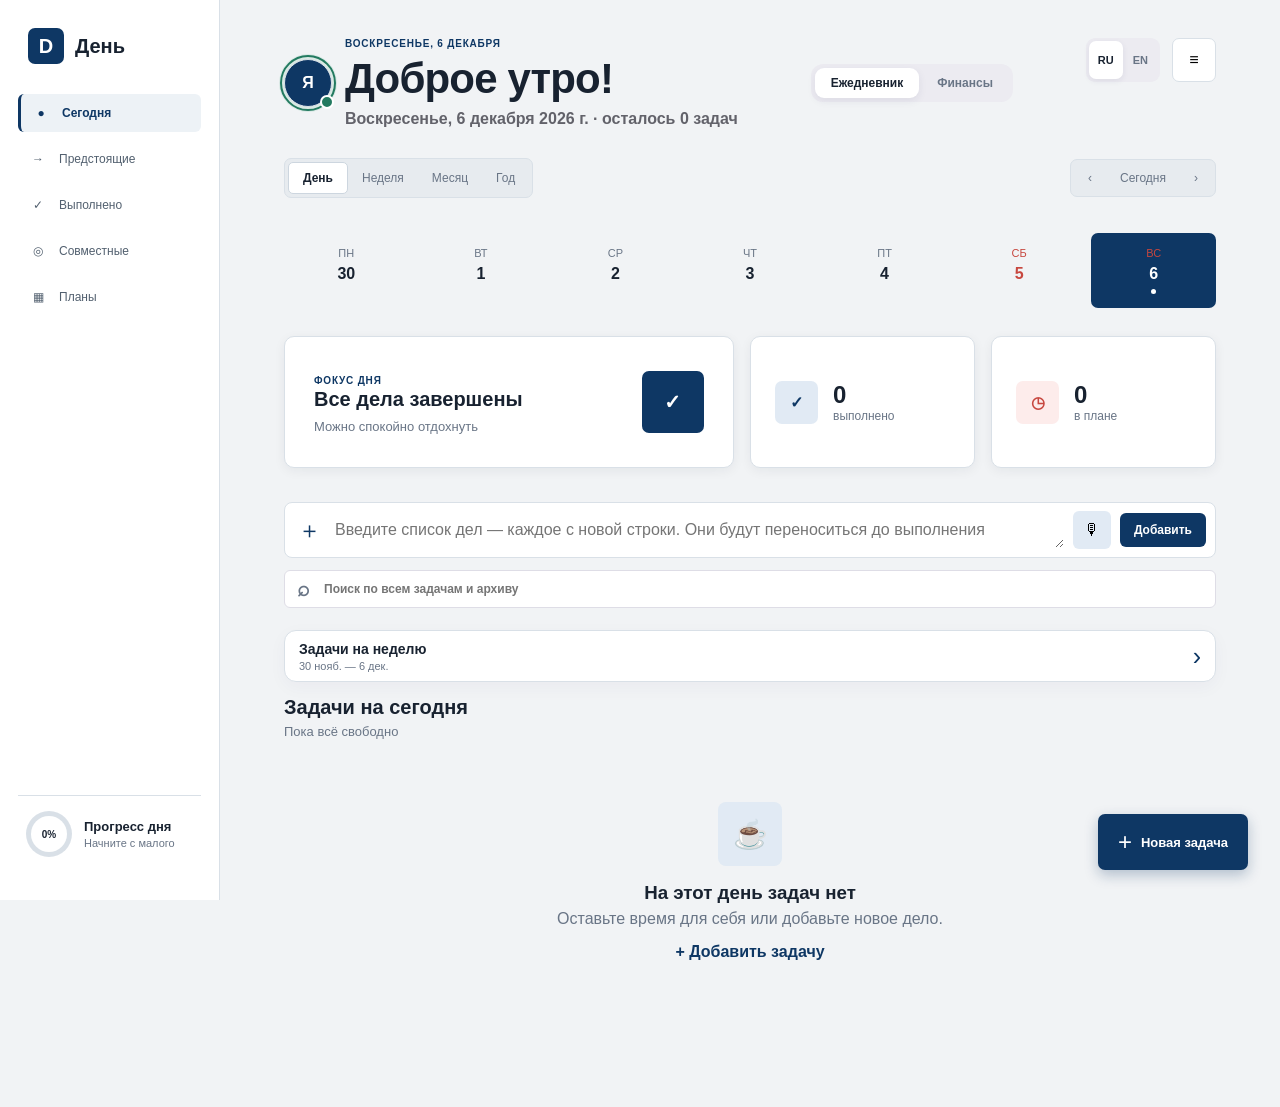
==== index.html @ 0e2f85ec "v105: модуль АК под ТЗ редакции 2 (АК-Сервер 1.0.3) и проверка на устройствах - «Восстановить из фай" ====
<!doctype html>
<html lang="ru">
<head>
  <meta charset="UTF-8">
  <meta name="viewport" content="width=device-width, initial-scale=1, viewport-fit=cover">
  <meta name="theme-color" content="#0e3764">
  <script>try{var t=localStorage.getItem("day-theme-v1");if(t)document.documentElement.dataset.theme=t}catch(e){}</script>
  <meta name="description" content="Простой ежедневник, который работает офлайн на телефоне и Windows.">
  <link rel="manifest" href="manifest.webmanifest">
  <link rel="icon" href="assets/icon.svg" type="image/svg+xml">
  <link rel="stylesheet" href="styles.css?v=105">
  <title>День — ежедневник</title>
</head>
<body>
  <div class="app-shell">
    <aside class="sidebar" aria-label="Основная навигация">
      <a class="brand" href="#" aria-label="День — главная">
        <span class="brand-mark">D</span>
        <span>День</span>
      </a>
      <nav class="side-nav" id="plannerSideNav">
        <button class="nav-item active" data-view="today"><span>●</span><span data-i18n="nav.today">Сегодня</span></button>
        <button class="nav-item" data-view="upcoming"><span>→</span><span data-i18n="nav.upcoming">Предстоящие</span></button>
        <button class="nav-item" data-view="completed"><span>✓</span><span data-i18n="nav.completed">Выполнено</span></button>
        <button type="button" class="nav-item shared-nav-entry" id="desktopSharedButton"><span>◎</span><span data-i18n="nav.shared">Совместные</span><i class="shared-badge" id="desktopSharedBadge" hidden></i></button>
        <button type="button" class="nav-item" id="desktopPlansButton"><span>▦</span><span data-i18n="nav.plans">Планы</span></button>
      </nav>
      <nav class="side-nav" id="financeSideNav" hidden>
        <button type="button" class="nav-item active" data-finance-nav="overview"><span>◉</span><span data-i18n="fnav.overview">Обзор</span></button>
        <button type="button" class="nav-item" data-finance-nav="expense"><span>−</span><span data-i18n="fnav.expense">Добавить расход</span></button>
        <button type="button" class="nav-item" data-finance-nav="income"><span>+</span><span data-i18n="fnav.income">Добавить доход</span></button>
        <button type="button" class="nav-item" data-finance-nav="categories"><span>◐</span><span data-i18n="fnav.categories">По категориям</span></button>
        <button type="button" class="nav-item" data-finance-nav="history"><span>☰</span><span data-i18n="fnav.history">История</span></button>
      </nav>
      <div class="sidebar-footer" id="financeSidebarFooter" hidden>
        <div class="finance-side-balance"><small data-i18n="fnav.balance">Баланс периода</small><strong id="financeSideBalance">0 ₽</strong></div>
      </div>
      <div class="sidebar-footer" id="plannerSidebarFooter">
        <div class="progress-ring" id="progressRing"><span id="progressPercent">0%</span></div>
        <div><strong data-i18n="sidebar.dayProgress">Прогресс дня</strong><small id="progressCaption" data-i18n="sidebar.startSmall">Начните с малого</small></div>
      </div>
    </aside>

    <main class="main-content">
      <div class="cloud-banner" id="cloudBanner" role="status" hidden><b>⚠</b><span id="cloudBannerText"></span></div>
      <header class="topbar">
        <div class="identity-header">
          <button class="avatar" id="profileButton" aria-label="Открыть профиль" title="Личный профиль"><span id="profileInitial">Я</span><img id="profileAvatarImage" alt="" hidden></button>
          <div>
            <p class="eyebrow" id="dateEyebrow"></p>
            <h1 id="pageTitle">Добрый день!</h1>
            <p class="subtitle" id="pageSubtitle">Спокойный план — продуктивный день.</p>
          </div>
        </div>
        <div class="app-tabs" role="group" aria-label="Раздел приложения">
          <button type="button" class="app-tab active" id="tabPlanner" aria-pressed="true" data-i18n="tabs.planner">Ежедневник</button>
          <button type="button" class="app-tab" id="tabFinance" aria-pressed="false" data-i18n="tabs.finance">Финансы</button>
          <button type="button" class="app-tab" id="tabCrm" hidden data-i18n="tabs.crm">Клиенты</button>
        </div>
        <div class="top-actions">
          <div class="lang-switch" role="group" aria-label="Язык / Language">
            <button type="button" class="lang-button active" id="langButtonRu" data-lang="ru">RU</button>
            <button type="button" class="lang-button" id="langButtonEn" data-lang="en">EN</button>
          </div>
          <button type="button" class="icon-button update-button" id="updateButton" title="Обновления" aria-label="Обновления">≡<span class="update-badge" id="updateBadge" hidden></span></button>
          <button class="icon-button" id="installButton" title="Установить приложение" hidden>⇩</button>
        </div>
      </header>

      <div id="plannerView">
      <section class="period-bar" aria-label="Масштаб планирования">
        <div class="period-switch" role="group" aria-label="Период">
          <button class="period-button active" data-period="day" data-i18n="period.day">День</button>
          <button class="period-button" data-period="week" data-i18n="period.week">Неделя</button>
          <button class="period-button" data-period="month" data-i18n="period.month">Месяц</button>
          <button class="period-button" data-period="year" data-i18n="period.year">Год</button>
        </div>
        <div class="period-nav">
          <button id="periodPrev" aria-label="Предыдущий период" data-i18n-aria="period.prevAria">‹</button>
          <button id="periodToday" data-i18n="period.today">Сегодня</button>
          <button id="periodNext" aria-label="Следующий период" data-i18n-aria="period.nextAria">›</button>
        </div>
      </section>

      <section class="week-strip" id="weekStrip" aria-label="Выбор даты"></section>

      <section class="calendar-overview" id="calendarOverview" hidden></section>

      <section class="overview" aria-label="Сводка">
        <article class="focus-card" id="focusCard">
          <div>
            <span class="card-label" data-i18n="focus.label">Фокус дня</span>
            <h2 id="focusTitle">Добавьте первую задачу</h2>
            <p id="focusMeta">Выберите самое важное дело</p>
          </div>
          <div class="focus-illustration" id="focusIllustration" aria-hidden="true">01</div>
        </article>
        <article class="stat-card">
          <span class="stat-icon violet">✓</span>
          <div><strong id="doneCount">0</strong><small data-i18n="stats.done">выполнено</small></div>
        </article>
        <article class="stat-card">
          <span class="stat-icon coral">◷</span>
          <div><strong id="plannedCount">0</strong><small data-i18n="stats.planned">в плане</small></div>
        </article>
      </section>

      <section class="tasks-section">
        <form class="quick-capture" id="quickForm">
          <div class="quick-icon">＋</div>
          <button type="button" class="mobile-new-task" id="mobileNewTaskButton"><span>＋</span> <span data-i18n="quick.newTask">Новая задача</span></button>
          <textarea id="quickInput" rows="1" maxlength="1000" placeholder="Введите список дел — каждое с новой строки. Они будут переноситься до выполнения" data-i18n-placeholder="quick.placeholder"></textarea>
          <button type="button" class="voice-button" id="voiceButton" aria-label="Добавить задачу голосом" title="Голосовой ввод" data-i18n-aria="quick.voiceAria" data-i18n-title="quick.voiceTitle">🎙</button>
          <button type="submit" class="quick-submit" data-i18n="quick.add">Добавить</button>
        </form>
        <div class="task-tools">
          <label class="search-field" aria-label="Поиск задач" data-i18n-aria="quick.searchAria">
            <span>⌕</span>
            <input type="search" id="taskSearch" placeholder="Поиск по всем задачам и архиву" data-i18n-placeholder="quick.searchPlaceholder">
          </label>
        </div>
        <button type="button" class="week-overview-link" id="weekOverviewButton">
          <span><strong data-i18n="quick.weekTasks">Задачи на неделю</strong><small id="weekOverviewLabel">13–19 июля</small></span>
          <b aria-hidden="true">›</b>
        </button>
        <div class="section-heading">
          <div>
            <h2 id="listTitle">Задачи на сегодня</h2>
            <p id="taskSummary">Пока всё свободно</p>
          </div>
        </div>
        <div class="task-list" id="taskList"></div>
        <div class="empty-state" id="emptyState" hidden>
          <div class="empty-icon">☕</div>
          <h3 id="emptyStateTitle">На этот день задач нет</h3>
          <p id="emptyStateText">Оставьте время для себя или добавьте новое дело.</p>
          <button class="text-button" id="emptyAddButton" data-i18n="quick.addTaskShort">+ Добавить задачу</button>
        </div>
      </section>
      </div>

      <div id="financeView" hidden>
        <section class="period-bar" aria-label="Период финансов">
          <div class="period-switch" role="group" aria-label="Период">
            <button class="period-button" data-finance-period="day" data-i18n="period.day">День</button>
            <button class="period-button" data-finance-period="week" data-i18n="period.week">Неделя</button>
            <button class="period-button active" data-finance-period="month" data-i18n="period.month">Месяц</button>
            <button class="period-button" data-finance-period="year" data-i18n="period.year">Год</button>
          </div>
          <div class="period-nav finance-period-nav">
            <button id="financePeriodPrev" aria-label="Предыдущий период" data-i18n-aria="period.prevAria">‹</button>
            <button id="financePeriodToday" class="finance-period-label" aria-label="Перейти к сегодняшнему дню" data-i18n="period.today" data-i18n-aria="finance.todayAria">Сегодня</button>
            <button id="financePeriodNext" aria-label="Следующий период" data-i18n-aria="period.nextAria">›</button>
          </div>
        </section>

        <section class="finance-summary" id="financeSummarySection" aria-label="Сводка по финансам">
          <article class="stat-card">
            <span class="stat-icon green">↓</span>
            <div><strong id="financeIncomeTotal">0 ₽</strong><small data-i18n="finance.income">доход</small></div>
          </article>
          <article class="stat-card">
            <span class="stat-icon coral">↑</span>
            <div><strong id="financeExpenseTotal">0 ₽</strong><small data-i18n="finance.expense">расход</small></div>
          </article>
          <article class="stat-card">
            <span class="stat-icon violet">=</span>
            <div><strong id="financeBalanceTotal">0 ₽</strong><small data-i18n="finance.balance">баланс</small></div>
          </article>
        </section>

        <section class="tasks-section">
          <div class="finance-kind-switch" role="group" aria-label="Тип операции">
            <button type="button" class="finance-kind-button active" data-kind="expense" data-i18n="finance.expenseKind">Расход</button>
            <button type="button" class="finance-kind-button" data-kind="income" data-i18n="finance.incomeKind">Доход</button>
          </div>
          <form class="finance-capture" id="financeQuickForm">
            <span class="voice-field voice-field-textarea">
              <textarea id="financeQuickInput" rows="1" maxlength="400" placeholder="Например: кофе 250 (или несколько строк — по одной покупке в каждой)" data-i18n-placeholder="finance.inputPlaceholder"></textarea>
              <button type="button" class="field-voice-button" id="financeVoiceButton" aria-label="Продиктовать расход" data-i18n-aria="finance.voiceAria">🎙</button>
            </span>
            <p class="finance-hint" id="financeVoiceHint" data-i18n="finance.voiceHint">Нажмите и удерживайте 🎙, скажите покупку и сумму, отпустите</p>
            <p class="finance-hint" data-i18n="fa.hint">Нажмите на иконку категории, чтобы сразу добавить сумму</p>
            <div class="finance-category-grid" id="financeCategoryGrid"></div>
            <div class="finance-photo-actions">
              <button type="button" class="attachment-button" id="financeCameraButton" data-i18n="finance.camera">📷 Сфотографировать чек</button>
              <button type="button" class="attachment-button" id="financeGalleryButton" data-i18n="finance.gallery">▧ Из галереи</button>
            </div>
            <input type="file" id="financeCameraInput" accept="image/*" capture="environment" hidden>
            <input type="file" id="financeGalleryInput" accept="image/*" hidden>
            <div class="finance-photo-preview" id="financePhotoPreview" hidden>
              <img id="financePhotoPreviewImage" alt="Чек" data-i18n-alt="finance.receiptAlt">
              <span data-i18n="finance.photoAttached">Чек прикреплён — сохранится вместе с операцией ниже</span>
              <button type="button" id="removeExpensePhoto" aria-label="Удалить фото" data-i18n-aria="finance.removePhotoAria">×</button>
            </div>
            <button type="submit" class="finance-submit" data-i18n="quick.add">Добавить</button>
          </form>
        </section>

        <section class="tasks-section" id="financeBreakdownSection">
          <div class="section-heading">
            <div>
              <h2 data-i18n="finance.byCategory">По категориям</h2>
              <p data-i18n="finance.whereMoneyGoes">Куда уходят деньги за выбранный период</p>
            </div>
          </div>
          <div class="finance-breakdown" id="financeBreakdown"></div>
          <label class="finance-limit-add" id="financeLimitAdd" hidden><select id="financeLimitAddSelect" aria-label="Лимит для категории" data-i18n-aria="limit.addAria"></select></label>
          <div class="empty-state" id="financeBreakdownEmpty" hidden>
            <div class="empty-icon">◐</div>
            <h3 data-i18n="finance.breakdownEmptyTitle">Пока нечего показать</h3>
            <p data-i18n="finance.breakdownEmptyText">Разбивка по категориям появится после первой операции за этот период.</p>
          </div>
        </section>

      </div>
    </main>

    <button class="fab" id="addButton" aria-label="Добавить задачу" data-i18n-aria="quick.addTaskAria"><span>+</span><b id="fabLabel" data-i18n="quick.newTask">Новая задача</b></button>

    <nav class="bottom-nav" aria-label="Мобильная навигация">
      <button class="mobile-nav finance-only" data-finance-nav="overview" hidden><span>◉</span><small data-i18n="fnav.overview">Обзор</small></button>
      <button class="mobile-nav active planner-only" data-view="today"><span>◉</span><small data-i18n="nav.today">Сегодня</small></button>
      <button class="mobile-nav shared-nav-entry planner-only" id="mobileSharedButton"><span>◎</span><small data-i18n="nav.shared">Совместные</small><i class="shared-badge" id="mobileSharedBadge" hidden></i></button>
      <button class="mobile-add" id="mobileAddButton" aria-label="Добавить задачу" data-i18n-aria="quick.addTaskAria">+</button>
      <button class="mobile-nav finance-only" data-finance-nav="history" hidden><span>☰</span><small data-i18n="fnav.history">История</small></button>
      <button class="mobile-nav planner-only" id="mobilePlansButton"><span>▦</span><small data-i18n="nav.plans">Планы</small></button>
    </nav>
  </div>

  <aside class="update-prompt" id="updatePrompt" role="status" aria-live="polite" hidden>
    <span class="update-prompt-icon" aria-hidden="true">↻</span>
    <div class="update-prompt-copy">
      <strong id="updatePromptTitle">Доступно обновление</strong>
      <small id="updatePromptText">Новая версия ежедневника готова</small>
    </div>
    <button type="button" id="promptApplyUpdate" data-i18n="update.updateAction">Обновить</button>
  </aside>

  <aside class="shared-invite-prompt" id="sharedInvitePrompt" role="dialog" aria-modal="true" aria-labelledby="sharedInvitePromptTitle" hidden>
    <span class="shared-invite-prompt-icon" aria-hidden="true">◎</span>
    <div class="shared-invite-prompt-copy">
      <span data-i18n="shared.taskLabel">Совместная задача</span>
      <strong id="sharedInvitePromptTitle">Новое приглашение</strong>
      <small id="sharedInvitePromptDescription"></small>
      <em id="sharedInvitePromptOwner"></em>
    </div>
    <div class="shared-invite-prompt-actions">
      <button type="button" class="invite-decline later" id="sharedInvitePromptDecline" data-i18n="shared.later">Позже</button>
      <button type="button" class="invite-accept" id="sharedInvitePromptAccept" data-i18n="shared.accept">Принять</button>
    </div>
  </aside>

  <aside class="reminder-alert" id="reminderAlert" role="alertdialog" aria-modal="true" aria-labelledby="reminderAlertTitle" hidden>
    <span class="reminder-alert-icon" aria-hidden="true">🔔</span>
    <div class="reminder-alert-copy">
      <span data-i18n="reminder.label">Напоминание</span>
      <strong id="reminderAlertTitle">Пора выполнить задачу</strong>
      <small id="reminderAlertText"></small>
    </div>
    <div class="reminder-alert-actions">
      <button type="button" class="secondary-button" id="reminderAlertDismiss" data-i18n="reminder.later">Позже</button>
      <button type="button" class="primary-button" id="reminderAlertOpen" data-i18n="reminder.openTask">Открыть задачу</button>
    </div>
  </aside>

  <dialog id="taskDialog">
    <form id="taskForm" method="dialog">
      <div class="dialog-header">
        <div><span class="card-label" data-i18n="task.planLabel">План</span><h2 id="dialogTitle">Новая задача</h2></div>
        <button type="button" class="close-button" id="closeDialog" aria-label="Закрыть" data-i18n-aria="common.close">×</button>
      </div>
      <input type="hidden" id="taskId">
      <input type="hidden" id="taskSource" value="personal">
      <section class="shared-view" id="sharedView" hidden></section>
      <div class="task-type-switch" id="taskTypeSwitch" role="group" aria-label="Тип задачи">
        <button type="button" class="active" data-task-type="personal" data-i18n="task.personal">Личная</button>
        <button type="button" data-task-type="shared" data-i18n="task.shared">Совместная</button>
      </div>
      <section class="shared-task-fields" id="sharedTaskFields" hidden>
        <div class="shared-task-presence" id="sharedTaskPresence" hidden></div>
        <label><span data-i18n="task.inviteMembers">Пригласить участников</span>
          <textarea id="sharedEmails" rows="2" maxlength="500" placeholder="email@example.com — каждый адрес с новой строки" data-i18n-placeholder="task.emailsPlaceholder"></textarea>
        </label>
        <small class="shared-field-hint" data-i18n="task.inviteHint">После входа с указанной почтой участник увидит приглашение по центру экрана и в разделе «Совместные».</small>
        <label><span data-i18n="task.status">Статус выполнения</span>
          <select id="sharedTaskStatus">
            <option value="new" data-i18n="task.statusNew">Новая — ещё не начата</option>
            <option value="accepted" data-i18n="task.statusAccepted">Принял</option>
            <option value="open" data-i18n="task.statusOpen">В работе</option>
            <option value="question" data-i18n="task.statusQuestion">Есть вопрос</option>
            <option value="review" data-i18n="task.statusReview">Готово, на проверке</option>
            <option value="completed" data-i18n="task.statusCompleted">Принято и завершено</option>
          </select>
        </label>
        <div class="shared-reports" id="sharedReports" hidden>
          <span class="shared-reports-title" data-i18n="task.reports">Отчёты по задаче</span>
          <div class="report-list" id="sharedReportList"></div>
          <textarea id="reportText" rows="2" maxlength="1000" placeholder="Что сделано, вопрос организатору…" data-i18n-placeholder="task.reportPlaceholder"></textarea>
          <div class="report-pending" id="reportPending" hidden></div>
          <div class="report-tools">
            <button type="button" class="secondary-button" id="reportPhotoButton" data-i18n="task.reportPhoto">📷 Фото</button>
            <button type="button" class="secondary-button" id="reportVoiceButton">🎤 Голос</button>
            <button type="button" class="primary-button" id="reportSend" data-i18n="task.reportSend">Отправить отчёт</button>
          </div>
          <input type="file" id="reportPhotoInput" accept="image/*" hidden>
        </div>
      </section>
      <label><span data-i18n="task.title">Название</span>
        <span class="voice-field"><input id="taskTitle" maxlength="80" placeholder="Например, подготовить отчёт" required data-i18n-placeholder="task.titlePlaceholder"><button type="button" class="field-voice-button" id="voiceTitleButton" aria-label="Продиктовать название" data-i18n-aria="task.voiceTitleAria">🎙</button></span>
      </label>
      <div class="form-row">
        <label><span data-i18n="task.date">Дата</span><input type="date" id="taskDate" required></label>
        <label><span data-i18n="task.when">Когда выполнить</span>
          <select id="taskTimeMode">
            <option value="anytime" data-i18n="task.anytime">Без времени — в течение дня</option>
            <option value="exact" data-i18n="task.exactTime">Указать точное время</option>
          </select>
          <input type="time" id="taskTime" hidden aria-label="Точное время задачи" data-i18n-aria="task.exactTimeAria">
        </label>
      </div>
      <p class="completion-help" data-i18n="task.completionHelp">Завершите дело галочкой в списке — название автоматически перечеркнётся.</p>
      <div id="personalOnlyFields">
        <label class="check-label"><input type="checkbox" id="taskAutoCarry"> <span data-i18n="task.autoCarry">Автоматически переносить на следующий день, пока задача не выполнена</span></label>
        <label><span data-i18n="task.priority">Приоритет</span>
          <select id="taskPriority"><option value="normal" data-i18n="task.priorityNormal">Обычный</option><option value="high" data-i18n="task.priorityHigh">Высокий</option><option value="low" data-i18n="task.priorityLow">Низкий</option></select>
        </label>
        <label><span data-i18n="task.repeat">Повторение</span>
          <select id="taskRepeat"><option value="none" data-i18n="task.repeatNone">Не повторять</option><option value="daily" data-i18n="task.repeatDaily">Каждый день</option><option value="weekdays" data-i18n="task.repeatWeekdays">По будням</option><option value="weekly" data-i18n="task.repeatWeekly">Каждую неделю</option><option value="monthly" data-i18n="task.repeatMonthly">Каждый месяц</option></select>
        </label>
        <label><span data-i18n="task.remind">Напомнить</span><input type="datetime-local" id="taskReminder"></label>
      </div>
      <fieldset class="notes-subtasks-field">
        <legend data-i18n="task.subtasksNoteLegend">Подзадачи и заметка</legend>
        <label class="sub-field subtasks-sub-field">
          <span class="sub-field-title"><span data-i18n="task.subtasksTitle">☑ Подзадачи</span> <small data-i18n="task.subtasksHint">— чек-лист внутри задачи, каждый пункт с новой строки</small></span>
          <span class="voice-field voice-field-textarea"><textarea id="taskSubtasks" rows="3" maxlength="600" placeholder="Например:&#10;Купить материалы&#10;Позвонить клиенту" data-i18n-placeholder="task.subtasksPlaceholder"></textarea><button type="button" class="field-voice-button" id="voiceSubtasksButton" aria-label="Продиктовать подзадачу" data-i18n-aria="task.voiceSubtasksAria">🎙</button></span>
        </label>
        <div class="sub-field-divider" aria-hidden="true"></div>
        <label class="sub-field note-sub-field">
          <span class="sub-field-title"><span data-i18n="task.noteTitle">📝 Заметка</span> <small data-i18n="task.noteHint">— просто текст, не чек-лист</small></span>
          <span class="voice-field voice-field-textarea"><textarea id="taskNote" rows="3" maxlength="600" placeholder="Необязательные детали, комментарии, адрес и т.п." data-i18n-placeholder="task.notePlaceholder"></textarea><button type="button" class="field-voice-button" id="voiceNoteButton" aria-label="Продиктовать заметку" data-i18n-aria="task.voiceNoteAria">🎙</button></span>
        </label>
      </fieldset>
      <fieldset class="attachment-field">
        <legend data-i18n="task.attachmentLegend">Вложение</legend>
        <div class="attachment-actions">
          <button type="button" class="attachment-button" id="taskCameraButton" data-i18n="task.camera">📷 Камера</button>
          <button type="button" class="attachment-button" id="taskGalleryButton" data-i18n="task.gallery">▧ Галерея</button>
          <button type="button" class="attachment-button" id="taskDocumentButton" data-i18n="task.document">📎 Документ</button>
        </div>
        <input type="file" id="taskCameraInput" accept="image/*" capture="environment" hidden>
        <input type="file" id="taskGalleryInput" accept="image/*" hidden>
        <input type="file" id="taskDocumentInput" hidden>
        <span class="photo-help" data-i18n="task.attachmentHelp">Можно прикрепить фотографию или документ любого формата размером до 4 МБ.</span>
      </fieldset>
      <div class="photo-preview" id="photoPreview" hidden>
        <img id="photoPreviewImage" alt="Предпросмотр вложения" hidden data-i18n-alt="task.previewAlt">
        <span class="attachment-file-icon" id="attachmentFileIcon" hidden>📄</span>
        <div class="attachment-preview-info"><strong id="attachmentName"></strong><small id="photoMeta"></small><a id="attachmentOpen" target="_blank" rel="noopener" data-i18n="task.openFile">Открыть файл</a></div>
        <button type="button" id="removePhoto" data-i18n="common.delete">Удалить</button>
      </div>
      <label><span data-i18n="task.attachmentComment">Комментарий к вложению</span><input id="taskProofNote" maxlength="240" placeholder="Например, помещение проверено, замечаний нет" data-i18n-placeholder="task.attachmentCommentPlaceholder"></label>
      <div class="dialog-actions">
        <button type="button" class="danger-button" id="deleteTask" hidden data-i18n="common.delete">Удалить</button>
        <button type="button" class="secondary-button" id="cancelDialog" data-i18n="common.cancel">Отмена</button>
        <button type="submit" class="primary-button" data-i18n="common.save">Сохранить</button>
      </div>
      <div class="dialog-actions shared-view-actions" id="sharedViewActions" hidden>
        <button type="button" class="danger-button" id="svDelete" hidden></button>
        <button type="button" class="secondary-button" id="svEdit" hidden></button>
        <button type="button" class="primary-button" id="svClose"></button>
      </div>
    </form>
  </dialog>

  <dialog id="financeHistoryDialog" class="shared-dialog finance-history-dialog">
    <div class="shared-panel">
      <div class="dialog-header">
        <div><span class="card-label" data-i18n="fnav.history">История</span><h2 data-i18n="finance.history">История операций</h2></div>
        <button type="button" class="close-button" id="closeFinanceHistory" aria-label="Закрыть" data-i18n-aria="common.close">×</button>
      </div>
      <div class="fh-filters">
        <label><span data-i18n="fh.from">С</span><input type="date" id="fhFrom"></label>
        <label><span data-i18n="fh.to">По</span><input type="date" id="fhTo"></label>
        <div class="fh-quick" role="group">
          <button type="button" data-fh-range="month" data-i18n="fh.thisMonth">Этот месяц</button>
          <button type="button" data-fh-range="last" data-i18n="fh.lastMonth">Прошлый месяц</button>
          <button type="button" data-fh-range="year" data-i18n="fh.thisYear">Этот год</button>
        </div>
        <label><span data-i18n="fh.kind">Тип</span><select id="fhKind"><option value="" data-i18n="fh.all">Все</option><option value="expense" data-i18n="finance.expenseKind">Расход</option><option value="income" data-i18n="finance.incomeKind">Доход</option></select></label>
        <label><span data-i18n="fh.category">Категория</span><select id="fhCategory"></select></label>
        <label class="fh-search"><span data-i18n="fh.search">Поиск</span><input type="search" id="fhSearch" placeholder="Например: кофе" data-i18n-placeholder="fh.searchPlaceholder"></label>
      </div>
      <p class="fh-summary" id="financeHistorySummary"></p>
      <div class="task-list" id="financeList"></div>
      <div class="empty-state" id="financeEmptyState" hidden>
        <div class="empty-icon">₽</div>
        <h3 data-i18n="fh.emptyTitle">Ничего не найдено</h3>
        <p data-i18n="fh.emptyText">Измените даты, категорию или текст поиска.</p>
      </div>
    </div>
  </dialog>

  <dialog id="financeAddDialog" class="finance-add-dialog">
    <form id="financeAddForm" method="dialog">
      <div class="dialog-header">
        <div class="fa-head"><i id="faIcon"></i><div><span class="card-label" id="faKindLabel">Расход</span><h2 id="faTitle">Категория</h2></div></div>
        <button type="button" class="close-button" id="closeFinanceAdd" aria-label="Закрыть" data-i18n-aria="common.close">×</button>
      </div>
      <label><span data-i18n="fa.amount">Сумма</span><input id="faAmount" type="text" inputmode="decimal" autocomplete="off" required placeholder="0"></label>
      <label><span data-i18n="fa.note">Комментарий (необязательно)</span><input id="faNote" maxlength="80" placeholder="Например: обед с коллегами" data-i18n-placeholder="fa.notePlaceholder"></label>
      <label><span data-i18n="fa.date">Дата</span><input id="faDate" type="date" required></label>
      <button type="submit" class="finance-submit" id="faSubmit" data-i18n="quick.add">Добавить</button>
    </form>
  </dialog>

  <dialog id="crmDialog" class="shared-dialog crm-dialog">
    <div class="shared-panel">
      <div class="dialog-header">
        <div><span class="card-label" data-i18n="crm.label">Работа</span><h2 data-i18n="tabs.crm">Клиенты</h2></div>
        <button type="button" class="close-button" id="closeCrm" aria-label="Закрыть" data-i18n-aria="common.close">×</button>
      </div>
      <div class="shared-tabs crm-tabs" role="tablist">
        <button type="button" class="active" data-crm-tab="orders" data-i18n="crm.orders">Заявки</button>
        <button type="button" data-crm-tab="clients" data-i18n="crm.clients">Клиенты</button>
        <button type="button" data-crm-tab="objects" data-i18n="crm.objects">Объекты</button>
        <button type="button" data-crm-tab="contracts" data-i18n="crm.contracts">ТО</button>
        <button type="button" data-crm-tab="dict" data-i18n="crm.dict">Справочник</button>
      </div>
      <label class="crm-search"><input type="search" id="crmSearch" placeholder="Поиск: название, ИНН, телефон, адрес…" data-i18n-placeholder="crm.searchPlaceholder" aria-label="Поиск" data-i18n-aria="fh.search" autocomplete="off"></label>
      <p class="fh-summary" id="crmCount"></p>
      <div class="crm-list" id="crmList"></div>
      <button type="button" class="primary-button shared-add-button" id="crmAdd" data-i18n="crm.newClient">＋ Новый клиент</button>
    </div>
  </dialog>

  <dialog id="crmCardDialog" class="shared-dialog crm-card-dialog">
    <div class="shared-panel">
      <div class="dialog-header">
        <div><span class="card-label" data-i18n="tabs.crm">Клиенты</span><h2 id="crmCardTitle">Карточка</h2></div>
        <button type="button" class="close-button" id="closeCrmCard" aria-label="Закрыть" data-i18n-aria="common.close">×</button>
      </div>
      <form class="crm-card" id="crmCardForm" onsubmit="return false"></form>
      <div class="dialog-actions">
        <button type="button" class="danger-button" id="crmCardDelete" data-i18n="common.delete">Удалить</button>
        <button type="button" class="secondary-button" id="crmCardClose" data-i18n="common.close">Закрыть</button>
        <button type="button" class="primary-button" id="crmCardSave" data-i18n="common.save">Сохранить</button>
      </div>
    </div>
  </dialog>

  <dialog id="sharedDialog" class="shared-dialog">
    <div class="shared-panel">
      <div class="dialog-header">
        <div><span class="card-label" data-i18n="shared.workLabel">Общая работа</span><h2 data-i18n="nav.shared">Совместные</h2></div>
        <button type="button" class="close-button" id="closeShared" aria-label="Закрыть" data-i18n-aria="common.close">×</button>
      </div>
      <div class="shared-tabs" role="tablist">
        <button type="button" class="active" data-shared-tab="tasks" data-i18n="shared.tasksTab">Задачи</button>
        <button type="button" data-shared-tab="people" data-i18n="shared.peopleTab">Участники</button>
        <button type="button" data-shared-tab="invites"><span data-i18n="shared.invitesTab">Приглашения</span> <i id="sharedInviteCount" hidden></i></button>
      </div>
      <div class="shared-summary" id="sharedSummary"></div>
      <div class="shared-content" id="sharedContent"></div>
      <button type="button" class="primary-button shared-add-button" id="sharedAddButton" data-i18n="shared.newTask">＋ Новая совместная задача</button>
    </div>
  </dialog>

  <dialog id="reminderDialog" class="reminder-dialog">
    <div class="reminder-panel">
      <div class="dialog-header">
        <div><span class="card-label" data-i18n="plans.personalOverview">Личный обзор</span><h2 data-i18n="plans.title">Дела и планы</h2></div>
        <button type="button" class="close-button" id="closeReminders" aria-label="Закрыть" data-i18n-aria="common.close">×</button>
      </div>
      <div class="planning-tabs" role="tablist" aria-label="Период планирования">
        <button type="button" class="planning-tab active" data-planning-view="week" data-i18n="period.week">Неделя</button>
        <button type="button" class="planning-tab" data-planning-view="month" data-i18n="period.month">Месяц</button>
        <button type="button" class="planning-tab" data-planning-view="year" data-i18n="period.year">Год</button>
      </div>
      <section id="todayPlanningPanel" hidden>
        <div class="mini-task-list" id="miniTaskList"></div>
        <button class="primary-button notification-permission" id="enableNotifications" data-i18n="plans.enableNotifications">Включить уведомления</button>
      </section>
      <section id="longPlanningPanel" hidden>
        <div class="plan-period-heading">
          <strong id="planPeriodTitle">Планы на неделю</strong>
          <div class="plan-period-nav"><button type="button" id="planPeriodPrev" aria-label="Предыдущий период" data-i18n-aria="period.prevAria">‹</button><small id="planPeriodLabel"></small><button type="button" id="planPeriodNext" aria-label="Следующий период" data-i18n-aria="period.nextAria">›</button></div>
        </div>
        <form id="planForm" class="plan-entry-form">
          <textarea id="planInput" rows="2" maxlength="1000" required placeholder="Например: заниматься английским" data-i18n-placeholder="plans.inputPlaceholder"></textarea>
          <label class="plan-date-label"><span><span data-i18n="plans.when">Когда планируется</span> <small data-i18n="plans.optional">необязательно</small></span><input type="date" id="planDate"></label>
          <small class="plan-form-hint" data-i18n="plans.hint">Один план виден в своей неделе, месяце и году. Можно написать несколько пунктов с новой строки.</small>
          <button type="submit" class="primary-button" data-i18n="plans.addToList">Добавить в список</button>
        </form>
        <div class="period-plan-list" id="periodPlanList"></div>
      </section>
    </div>
  </dialog>

  <dialog id="updateDialog" class="update-dialog">
    <div class="update-panel">
      <div class="dialog-header">
        <div><span class="card-label" data-i18n="update.appLabel">Приложение</span><h2 data-i18n="update.title">Обновления</h2></div>
        <button type="button" class="close-button" id="closeUpdate" aria-label="Закрыть" data-i18n-aria="common.close">×</button>
      </div>
      <div class="update-state">
        <span class="update-state-icon">↻</span>
        <div><strong id="updateStatusTitle">Обновления</strong><small id="updateStatusText">Новых обновлений нет</small></div>
      </div>
      <div class="update-release">
        <div><span data-i18n="update.latestVersion">Последняя версия</span><strong id="latestVersionLabel">39</strong></div>
        <ul id="updateNotes"><li data-i18n="update.defaultNote">Центр обновлений и ручная установка новой версии.</li></ul>
      </div>
      <div class="update-actions">
        <button type="button" class="primary-button" id="applyUpdateButton" hidden data-i18n="update.updateApp">Обновить приложение</button>
      </div>
      <p class="update-hint" data-i18n="update.hint">Задачи, фотографии и настройки при обновлении не удаляются.</p>
      <div class="menu-tools" aria-label="Дополнительные возможности">
        <button type="button" class="menu-tool" id="openAccountFromMenu"><span>👤</span><div><strong id="accountMenuTitle">Аккаунт</strong><small id="accountMenuSubtitle" data-i18n="update.accountSubtitle">Войти или зарегистрироваться</small></div><b>›</b></button>
        <button type="button" class="menu-tool" id="openNotificationSettings"><span>🔔</span><div><strong data-i18n="nav.notifications">Уведомления</strong><small data-i18n="update.notificationsSubtitle">Напоминания и сводка дел</small></div><b>›</b></button>
        <button type="button" class="menu-tool" id="exportBackup"><span>💾</span><div><strong data-i18n="backup.export">Сохранить копию данных</strong><small data-i18n="backup.exportSub">Файл с задачами, планами и финансами</small></div><b>›</b></button>
        <button type="button" class="menu-tool" id="importBackup"><span>📥</span><div><strong data-i18n="backup.import">Восстановить из копии</strong><small data-i18n="backup.importSub">Добавит недостающие записи из файла</small></div><b>›</b></button>
        <input type="file" id="importBackupInput" accept="application/json,.json" hidden>
        <button type="button" class="menu-tool" id="openFeedback"><span>✉</span><div><strong data-i18n="update.feedback">Обратная связь</strong><small data-i18n="update.feedbackSubtitle">Сообщить о проблеме, приложить фото</small></div><b>›</b></button>
      </div>
    </div>
  </dialog>

  <dialog id="notificationDialog" class="settings-dialog">
    <form id="notificationForm" class="settings-panel">
      <div class="dialog-header">
        <div><span class="card-label" data-i18n="notif.remindersLabel">Напоминания</span><h2 data-i18n="nav.notifications">Уведомления</h2></div>
        <button type="button" class="close-button" id="closeNotificationSettings" aria-label="Закрыть" data-i18n-aria="common.close">×</button>
      </div>
      <div class="permission-state" id="notificationPermissionState"></div>
      <label class="setting-toggle"><span><strong data-i18n="notif.exactTitle">По времени задачи</strong><small data-i18n="notif.exactText">В точное время, указанное в напоминании</small></span><input type="checkbox" id="notifyExact" checked></label>
      <label class="setting-toggle"><span><strong data-i18n="notif.dailyTitle">Сводка на сегодня</strong><small data-i18n="notif.dailyText">Количество дел и ближайшие задачи</small></span><input type="checkbox" id="notifyDaily" checked></label>
      <label class="notification-time"><span data-i18n="notif.dailyTime">Первое напоминание в</span><input type="time" id="notifyDailyTime" value="09:00"></label>
      <label class="notification-time"><span data-i18n="notif.repeat">Как часто напоминать</span><select id="notifyRepeat"><option value="once" data-i18n="notif.repeatOnce">Один раз в день</option><option value="twice" data-i18n="notif.repeatTwice">Два раза в день</option><option value="hourly2" data-i18n="notif.repeatHourly2">Каждые 2 часа (до 21:00)</option><option value="hourly" data-i18n="notif.repeatHourly">Каждый час (до 21:00)</option></select></label>
      <label class="notification-time" id="notifyTime2Row"><span data-i18n="notif.dailyTime2">Второе напоминание в</span><input type="time" id="notifyDailyTime2" value="18:00"></label>
      <label class="setting-toggle"><span><strong data-i18n="notif.overdueTitle">Просроченные дела</strong><small data-i18n="notif.overdueText">Один раз в день, если остались незавершённые задачи</small></span><input type="checkbox" id="notifyOverdue" checked></label>
      <button type="button" class="secondary-button notification-test" id="testNotification" data-i18n="notif.test">Проверить уведомление</button>
      <button type="submit" class="primary-button notification-save" data-i18n="notif.save">Сохранить настройки</button>
      <p class="settings-hint" data-i18n="notif.hint">На iPhone уведомления работают для ежедневника, добавленного на экран «Домой». После входа в аккаунт серверные push-уведомления приходят и при закрытом приложении.</p>
    </form>
  </dialog>

  <dialog id="feedbackDialog" class="settings-dialog">
    <form id="feedbackForm" class="settings-panel" enctype="multipart/form-data">
      <div class="dialog-header">
        <div><span class="card-label" data-i18n="feedback.helpLabel">Помощь разработчику</span><h2 data-i18n="update.feedback">Обратная связь</h2></div>
        <button type="button" class="close-button" id="closeFeedback" aria-label="Закрыть" data-i18n-aria="common.close">×</button>
      </div>
      <label><span data-i18n="feedback.describe">Опишите проблему или предложение</span>
        <div class="feedback-text-wrap"><textarea id="feedbackText" rows="6" maxlength="3000" required placeholder="Что произошло? Что вы нажимали? Что ожидали увидеть?" data-i18n-placeholder="feedback.placeholder"></textarea><button type="button" class="field-voice-button" id="feedbackVoiceButton" aria-label="Надиктовать текст" title="Надиктовать текст" data-i18n-aria="feedback.voiceAria" data-i18n-title="feedback.voiceAria">🎙</button></div>
      </label>
      <label><span data-i18n="feedback.replyEmail">Email отправителя</span><input type="email" id="feedbackReplyEmail" readonly autocomplete="email" placeholder="Будет взят из аккаунта" data-i18n-placeholder="feedback.emailPlaceholder"></label>
      <input type="file" id="feedbackPhotoInput" accept="image/*" hidden>
      <button type="button" class="attachment-button feedback-photo-button" id="chooseFeedbackPhoto" data-i18n="feedback.attachPhoto">▧ Прикрепить фото проблемы</button>
      <div class="feedback-file" id="feedbackFile" hidden><span id="feedbackFileName"></span><button type="button" id="removeFeedbackPhoto" aria-label="Убрать фото" data-i18n-aria="feedback.removePhotoAria">×</button></div>
      <button type="submit" class="primary-button" id="feedbackSubmitButton" data-i18n="feedback.send">Отправить разработчику</button>
      <p class="settings-hint" data-i18n="feedback.hint">Сообщение уйдёт разработчику в фоне. Фото перед отправкой автоматически уменьшается. Ответ придёт на email аккаунта или на тот, что вы укажете.</p>
    </form>
  </dialog>

  <dialog id="syncDialog" class="sync-dialog">
    <div class="sync-panel">
      <div class="dialog-header">
        <div><span class="card-label" data-i18n="sync.cloudLabel">Облако</span><h2 data-i18n="sync.title">Синхронизация</h2></div>
        <button type="button" class="close-button" id="closeSync" aria-label="Закрыть" data-i18n-aria="common.close">×</button>
      </div>
      <div class="sync-state" id="syncState">
        <span class="sync-state-icon">☁</span>
        <div><strong id="syncStateTitle">Не подключено</strong><small id="syncStateText">Войдите на каждом устройстве с одинаковым email.</small></div>
      </div>
      <form id="syncAuthForm">
        <label><span data-i18n="sync.email">Email</span><input type="email" id="syncEmail" autocomplete="email" required placeholder="name@example.com"></label>
        <label><span data-i18n="sync.password">Пароль</span><input type="password" id="syncPassword" autocomplete="current-password" minlength="8" required placeholder="Не менее 8 символов" data-i18n-placeholder="sync.passwordPlaceholder"></label>
        <div class="sync-actions">
          <button type="button" class="secondary-button" id="syncSignUp" data-i18n="sync.signUp">Регистрация</button>
          <button type="submit" class="primary-button" data-i18n="sync.signIn">Войти</button>
        </div>
        <label><span data-i18n="sync.invite">Код приглашения (только для регистрации)</span><input type="text" id="syncInvite" autocomplete="off" autocapitalize="off" spellcheck="false" maxlength="200" placeholder="Выдаёт администратор" data-i18n-placeholder="sync.invitePlaceholder"></label>
        <button type="button" class="forgot-password-button" id="syncForgotPassword" data-i18n="sync.forgotPassword">Забыли пароль?</button>
      </form>
      <div class="sync-connected" id="syncConnected" hidden>
        <button class="primary-button" id="syncNow" data-i18n="sync.syncNow">Синхронизировать сейчас</button>
        <button class="secondary-button" id="syncLogout" data-i18n="sync.switchUser">Сменить пользователя</button>
        <form class="pin-settings" id="syncPasswordForm">
          <strong data-i18n="sync.changePassword">Сменить пароль</strong>
          <input type="password" id="syncOldPassword" autocomplete="current-password" required maxlength="200" placeholder="Старый пароль" aria-label="Старый пароль" data-i18n-placeholder="sync.oldPassword" data-i18n-aria="sync.oldPassword">
          <input type="password" id="syncChangeNewPassword" autocomplete="new-password" required minlength="8" maxlength="200" placeholder="Новый пароль, от 8 символов" aria-label="Новый пароль" data-i18n-placeholder="sync.newPasswordPlaceholder" data-i18n-aria="sync.newPasswordPlaceholder">
          <div><button type="submit" class="secondary-button" data-i18n="sync.savePassword">Сохранить пароль</button></div>
        </form>
        <div class="pin-settings" id="akRestoreBox" hidden>
          <strong data-i18n="sync.akRestore">Восстановить из файла</strong><small data-i18n="sync.akRestoreHint">Архив АК-Сервера (ak-….zip) или копия «Дня». Нынешние данные не пропадут: они отложатся в папку before-restore.</small>
          <input type="file" id="akRestoreFile" accept=".zip,application/zip" hidden>
          <div><button type="button" class="secondary-button" id="akRestoreButton" data-i18n="sync.akRestorePick">Выбрать файл копии</button></div>
        </div>
        <div class="pin-settings" id="pinSettings">
          <strong data-i18n="sync.pinLogin">Быстрый вход по PIN</strong><small data-i18n="sync.pinHint">Четыре цифры хранятся только на этом устройстве.</small>
          <input type="text" id="pinSetupInput" inputmode="numeric" pattern="[0-9]{4}" maxlength="4" autocomplete="off" enterkeyhint="done" data-form-type="other" placeholder="4 цифры" aria-label="Новый PIN-код" data-i18n-placeholder="sync.pinDigits" data-i18n-aria="sync.pinNewAria">
          <div><button type="button" class="primary-button" id="pinSaveButton" data-i18n="sync.pinSet">Установить PIN</button><button type="button" class="secondary-button" id="pinRemoveButton" data-i18n="sync.pinRemove">Убрать PIN</button></div>
        </div>
      </div>
      <p class="sync-note" id="syncNote" data-i18n="sync.note">У каждого email свой отдельный ежедневник. На общем устройстве нажмите «Сменить пользователя», прежде чем другой человек войдёт в свой аккаунт.</p>
    </div>
  </dialog>

  <dialog id="pinDialog" class="pin-dialog">
    <form id="pinUnlockForm">
      <div class="pin-lock-icon">🔒</div><h2 data-i18n="pin.enter">Введите PIN</h2><p data-i18n="pin.hint">Четыре цифры для быстрого входа в ежедневник.</p>
      <input type="text" id="pinUnlockInput" inputmode="numeric" pattern="[0-9]{4}" maxlength="4" required autocomplete="off" enterkeyhint="done" data-form-type="other" aria-label="PIN-код" data-i18n-aria="pin.codeAria">
      <button type="submit" class="primary-button" data-i18n="pin.open">Открыть ежедневник</button>
      <button type="button" class="secondary-button" id="pinUsePassword" data-i18n="pin.usePassword">Войти по почте и паролю</button>
      <small id="pinError" role="status"></small>
    </form>
  </dialog>

  <dialog id="profileDialog" class="profile-dialog">
    <div class="profile-panel">
      <div class="dialog-header">
        <div><span class="card-label" data-i18n="profile.personalDataLabel">Личные данные</span><h2 data-i18n="profile.myProfile">Мой профиль</h2></div>
        <button type="button" class="close-button" id="closeProfile" aria-label="Закрыть" data-i18n-aria="common.close">×</button>
      </div>
      <form id="profileForm">
        <div class="profile-photo-editor">
          <button type="button" class="profile-photo-preview" id="chooseProfilePhoto" aria-label="Выбрать фотографию из галереи" data-i18n-aria="profile.chooseAria">
            <span id="profilePreviewInitial">Я</span><img id="profilePreviewImage" alt="Фотография профиля" hidden data-i18n-alt="profile.photoAlt">
            <i aria-hidden="true">＋</i>
          </button>
          <div><strong data-i18n="profile.photo">Фотография</strong><small data-i18n="profile.photoHint">Будет показана в правом верхнем углу</small><div class="profile-photo-actions"><button type="button" id="profileGalleryButton" data-i18n="finance.gallery2">Из галереи</button><button type="button" id="profileCameraButton" data-i18n="profile.takePhoto">Сделать фото</button></div><button type="button" class="profile-photo-remove" id="removeProfilePhoto" data-i18n="profile.removePhoto">Удалить фото</button></div>
          <input type="file" id="profilePhotoInput" accept="image/*" hidden>
          <input type="file" id="profileCameraInput" accept="image/*" capture="user" hidden>
        </div>
        <label><span data-i18n="profile.howToAddress">Как к вам обращаться</span><input id="profileName" maxlength="40" placeholder="Например, Александр" data-i18n-placeholder="profile.namePlaceholder"></label>
        <div class="theme-field"><strong data-i18n="profile.theme">Цвет оформления</strong>
          <div class="theme-picker" id="themePicker" role="group" aria-label="Цвет оформления" data-i18n-aria="profile.theme">
            <button type="button" data-theme-choice="blue" aria-label="Синий"></button><button type="button" data-theme-choice="green" aria-label="Зелёный"></button><button type="button" data-theme-choice="crimson" aria-label="Бордовый"></button><button type="button" data-theme-choice="purple" aria-label="Фиолетовый"></button><button type="button" data-theme-choice="graphite" aria-label="Графит"></button>
          </div></div>
        <p class="profile-note" data-i18n="profile.note">Здесь можно изменить имя и фотографию профиля.</p>
        <div class="profile-actions"><button type="submit" class="primary-button" data-i18n="common.save">Сохранить</button></div>
      </form>
    </div>
  </dialog>

  <div class="toast" id="toast" role="status" aria-live="polite"><span id="toastText"></span><button id="toastAction" hidden></button></div>
  <script src="sync-config.js?v=105"></script>
  <script src="sync.js?v=105"></script>
  <script src="i18n-en.js?v=105"></script>
  <script src="app.js?v=105"></script>
  <script src="crm.js?v=105"></script>
</body>
</html>
---- styles.css ----
:root {
  --bg: #f7f7fb; --surface: #fff; --ink: #21212c; --muted: #8a8996;
  --line: #ecebf2; --violet: #6d5dfc; --violet-soft: #ece9ff;
  --coral: #ff8e78; --green: #39b98a; --shadow: 0 18px 50px rgba(40,34,90,.09);
  --danger-soft: #fdeceb; --danger-line: #e3b3ae; --green-soft: #e6f6ef; --green-line: #b7ddca;
}
* { box-sizing: border-box; }
[hidden] { display: none !important; }
html { color-scheme: light; }
body { margin: 0; font-family: Inter, ui-sans-serif, -apple-system, BlinkMacSystemFont, "Segoe UI", sans-serif; color: var(--ink); background: var(--bg); }
button, input, textarea, select { font: inherit; }
button { cursor: pointer; }
.app-shell { min-height: 100vh; display: grid; grid-template-columns: 230px 1fr; }
.sidebar { position: fixed; inset: 0 auto 0 0; width: 230px; background: var(--surface); border-right: 1px solid var(--line); padding: 34px 22px; display: flex; flex-direction: column; z-index: 10; }
.brand { display: flex; align-items: center; gap: 11px; padding: 0 10px 36px; color: var(--ink); font-weight: 800; font-size: 23px; text-decoration: none; }
.brand-mark { width: 36px; height: 36px; border-radius: 12px; display: grid; place-items: center; color: white; background: var(--violet); box-shadow: 0 8px 18px rgba(109,93,252,.3); }
.side-nav { display: grid; gap: 8px; }
.nav-item { border: 0; border-radius: 13px; background: transparent; color: #777684; padding: 13px 14px; display: flex; gap: 13px; align-items: center; text-align: left; }
.nav-item:hover { background: #f5f4fa; }.nav-item.active { color: var(--violet); background: var(--violet-soft); font-weight: 700; }
.sidebar-footer { margin-top: auto; padding: 15px 8px; border-top: 1px solid var(--line); display: flex; gap: 12px; align-items: center; }
.sidebar-footer strong, .sidebar-footer small { display: block; }.sidebar-footer strong { font-size: 13px; }.sidebar-footer small { color: var(--muted); font-size: 11px; margin-top: 3px; }
.progress-ring { --p: 0; width: 46px; height: 46px; flex: 0 0 46px; border-radius: 50%; display: grid; place-items: center; background: conic-gradient(var(--violet) calc(var(--p) * 1%), var(--line) 0); position: relative; }
.progress-ring::after { content: ""; position: absolute; inset: 5px; background: white; border-radius: 50%; }.progress-ring span { position: relative; z-index: 1; font-size: 10px; font-weight: 800; }
.main-content { grid-column: 2; width: min(1140px, 100%); margin: 0 auto; padding: 46px clamp(28px, 5vw, 72px) 100px; }
.topbar, .section-heading { display: flex; justify-content: space-between; align-items: flex-start; gap: 24px; }
.identity-header { display:flex;align-items:center;gap:13px;min-width:0; }.identity-header>div { min-width:0; }.identity-header .avatar { flex:0 0 48px;width:48px;height:48px;border-radius:50%; }
.identity-header .subtitle { color:#62626a;font-weight:600; }
.eyebrow, .card-label { margin: 0 0 6px; color: var(--violet); text-transform: uppercase; letter-spacing: .11em; font-weight: 800; font-size: 11px; }
h1 { margin: 0; font-size: clamp(29px, 4vw, 42px); letter-spacing: -.035em; }.subtitle { margin: 7px 0 0; color: var(--muted); }
.top-actions { display: flex; gap: 12px; }.icon-button, .avatar { border: 0; width: 44px; height: 44px; border-radius: 14px; background: white; box-shadow: 0 7px 20px rgba(40,34,90,.07); }
.app-tabs { display:flex;align-self:center;background:#ecebf1;padding:4px;border-radius:12px;gap:2px; }.app-tab { border:0;background:transparent;color:var(--muted);padding:8px 16px;border-radius:9px;font-size:12px;font-weight:700;white-space:nowrap; }.app-tab.active { background:white;color:var(--ink);font-weight:800;box-shadow:0 3px 9px rgba(40,34,90,.08); }
.update-button { position:relative; }.update-badge { position:absolute;right:1px;top:1px;width:10px;height:10px;border:2px solid white;border-radius:50%;background:var(--coral);box-shadow:0 0 0 2px rgba(227,59,50,.14); }
.update-prompt { position:fixed;z-index:60;top:50%;left:50%;right:auto;transform:translate(-50%,-50%);width:min(390px,calc(100% - 36px));box-sizing:border-box;display:grid;grid-template-columns:38px minmax(0,1fr) auto;align-items:center;gap:11px;padding:12px;border:1px solid #cdd9e4;border-radius:12px;background:#fff;box-shadow:0 14px 42px rgba(24,59,91,.22);color:var(--ink); }
.update-prompt[hidden] { display:none; }.update-prompt-icon { width:38px;height:38px;display:grid;place-items:center;border-radius:9px;background:color-mix(in srgb, var(--violet) 7%, white);color:var(--violet);font-size:22px;font-weight:800; }.update-prompt-copy { min-width:0;display:grid;gap:2px; }.update-prompt-copy strong { font-size:14px; }.update-prompt-copy small { color:var(--muted);font-size:11px;white-space:nowrap;overflow:hidden;text-overflow:ellipsis; }.update-prompt button { border:0;border-radius:8px;background:var(--violet);color:#fff;padding:9px 11px;font-size:12px;font-weight:750;white-space:nowrap; }
.sync-button { position:relative;color:var(--muted);font-size:18px; }.sync-button span { position:absolute;right:7px;bottom:7px;width:8px;height:8px;border-radius:50%;background:#bbb9c5;border:2px solid white; }.sync-button.connected { color:var(--violet); }.sync-button.connected span { background:var(--green); }.sync-button.syncing span { background:#f2b544;animation:pulse 1s infinite; }.sync-button.error span { background:var(--coral); }
.avatar { color:white;font-weight:800;background:linear-gradient(145deg,#ffb29f,var(--coral));overflow:visible;padding:0;place-items:center;position:relative;transition:outline-color .2s ease,box-shadow .2s ease; }.avatar img { width:100%;height:100%;object-fit:cover;display:block;border-radius:inherit; }.avatar img[hidden] { display:none; }.avatar.connection-online { outline:2px solid var(--green);outline-offset:2px;box-shadow:0 0 0 5px rgba(45,156,107,.12); }.avatar.connection-offline { outline:2px solid #9aa4af;outline-offset:2px;box-shadow:0 0 0 5px rgba(112,124,137,.10); }.avatar.connection-online::after,.avatar.connection-offline::after { content:"";position:absolute;right:-3px;bottom:-3px;width:10px;height:10px;border:2px solid white;border-radius:50%;z-index:3; }.avatar.connection-online::after { background:var(--green); }.avatar.connection-offline::after { background:#9aa4af; }
.period-bar { margin-top:30px;display:flex;justify-content:space-between;align-items:center;gap:18px; }.period-switch,.period-nav { display:flex;background:#ecebf1;padding:4px;border-radius:12px; }.period-button,.period-nav button { border:0;background:transparent;color:var(--muted);padding:8px 14px;border-radius:9px;font-size:12px; }.period-button.active { background:white;color:var(--ink);font-weight:800;box-shadow:0 3px 9px rgba(40,34,90,.08); }.period-nav button:hover { background:white;color:var(--ink); }
.week-strip { margin: 35px 0 28px; display: grid; grid-template-columns: repeat(7,1fr); gap: 10px; }
.day-button { position:relative; padding: 13px 6px; border: 1px solid transparent; background: transparent; border-radius: 15px; color: var(--muted); display: grid; gap: 6px; place-items: center; }
.day-button span { font-size: 11px; text-transform: uppercase; }.day-button b { font-size: 16px; color: var(--ink); }.day-button i { width: 5px; height: 5px; border-radius: 50%; background: transparent; }
.day-button.has-tasks i { background: var(--coral); }.day-button:hover { background: white; }.day-button.selected { background: var(--violet); box-shadow: 0 10px 25px rgba(109,93,252,.25); }.day-button.selected span,.day-button.selected b { color: white; }.day-button.selected i { background: white; }
.day-button.has-high-priority:not(.selected) { border-color:var(--danger-line);background:var(--danger-soft);box-shadow:0 7px 18px rgba(228,102,88,.13); }.day-button.has-high-priority em { position:absolute;right:6px;top:5px;width:17px;height:17px;border-radius:50%;display:grid;place-items:center;background:var(--coral);color:white;font-size:10px;font-style:normal;font-weight:900;box-shadow:0 3px 8px rgba(228,102,88,.28); }.day-button.selected.has-high-priority { box-shadow:0 0 0 3px var(--danger-line),0 10px 25px rgba(109,93,252,.25); }.day-button.selected.has-high-priority em { background:white;color:var(--coral); }
.calendar-overview { margin:25px 0 28px;display:grid;gap:12px; }.month-grid { display:grid;grid-template-columns:repeat(7,1fr);gap:7px; }.month-grid-head { color:var(--muted);font-size:10px;text-align:center;text-transform:uppercase;padding:5px; }.month-day { min-height:78px;border:1px solid var(--line);border-radius:14px;background:white;padding:9px;text-align:left;position:relative; }.month-day.outside { opacity:.38; }.month-day.selected { border-color:var(--violet);box-shadow:0 0 0 2px var(--violet-soft); }.month-day b { font-size:12px; }.month-day small { display:block;color:var(--violet);font-weight:800;margin-top:11px; }.year-grid { display:grid;grid-template-columns:repeat(4,1fr);gap:12px; }.year-month { border:1px solid var(--line);border-radius:18px;background:white;padding:18px;text-align:left; }.year-month:hover { border-color:var(--violet); }.year-month strong,.year-month span { display:block; }.year-month span { margin-top:9px;color:var(--muted);font-size:12px; }.year-month b { color:var(--violet);font-size:20px; }
.overview { display: grid; grid-template-columns: 2fr 1fr 1fr; gap: 16px; }
.focus-card, .stat-card { background: white; border-radius: 22px; box-shadow: var(--shadow); }
.focus-card { min-height: 145px; padding: 27px 29px; overflow: hidden; display: flex; justify-content: space-between; align-items: center; background: linear-gradient(135deg,#fff 50%,#f0edff); }
.focus-card.has-task { cursor: pointer; }
.focus-card > div { transition: opacity .26s ease, transform .26s ease; }
.focus-card.focus-fade > div { opacity: .12; transform: translateY(6px); }
.focus-card h2 { margin: 0 0 8px; font-size: 20px; }.focus-card p { margin: 0; color: var(--muted); font-size: 13px; }.focus-illustration { width: 83px; height: 83px; border-radius: 30px; display:grid; place-items:center; color:white; font-size:34px; transform: rotate(10deg); background: linear-gradient(145deg,#8e81ff,#5d4bf3); box-shadow: 0 16px 30px rgba(109,93,252,.28); }
.stat-card { padding: 24px; display:flex; align-items:center; gap: 15px; }.stat-icon { width: 43px; height: 43px; display:grid; place-items:center; border-radius:14px; font-weight:900; }.stat-icon.violet { background:var(--violet-soft); color:var(--violet); }.stat-icon.coral { background:var(--danger-soft); color:var(--coral); }
.stat-card strong,.stat-card small { display:block; }.stat-card strong { font-size:24px; }.stat-card small { color:var(--muted); font-size:12px; }
.tasks-section { margin-top: 34px; }.section-heading h2 { margin:0 0 5px; font-size:20px; }.section-heading p { margin:0; color:var(--muted); font-size:13px; }
.quick-capture { margin-bottom:22px;background:white;border:1px solid var(--line);border-radius:17px;padding:8px 9px 8px 13px;display:grid;grid-template-columns:auto 1fr auto auto;align-items:center;gap:9px;box-shadow:0 7px 24px rgba(40,34,90,.05); }.quick-icon { color:var(--violet);font-size:23px; }.mobile-new-task { display:none; }.quick-capture textarea { border:0;box-shadow:none;padding:9px 5px;min-width:0;resize:vertical;max-height:130px; }.quick-capture textarea:focus { box-shadow:none; }.voice-button { width:38px;height:38px;border:0;border-radius:11px;background:var(--violet-soft); }.voice-button.listening { background:var(--danger-soft);animation:pulse 1s infinite; }.quick-submit { border:0;border-radius:11px;background:var(--violet);color:white;padding:10px 14px;font-size:12px;font-weight:800; }@keyframes pulse{50%{transform:scale(.92)}}
.task-tools { display:flex;gap:10px;margin:-10px 0 22px;align-items:center; }.search-field { margin:0;position:relative;flex:1;display:block; }.search-field span { position:absolute;left:13px;top:50%;transform:translateY(-50%);font-size:21px;color:var(--muted); }.search-field input { padding-left:39px;background:white; }.task-tools select { width:auto;min-width:135px;background:white; }
.week-overview-link { width:100%;min-height:52px;margin:0 0 14px;padding:9px 14px;border:1px solid var(--line);border-radius:12px;background:white;color:var(--ink);display:flex;align-items:center;justify-content:space-between;text-align:left;box-shadow:0 5px 18px rgba(40,34,90,.04); }.week-overview-link span,.week-overview-link strong,.week-overview-link small { display:block; }.week-overview-link strong { font-size:14px; }.week-overview-link small { margin-top:3px;color:var(--muted);font-size:11px;font-weight:500; }.week-overview-link b { color:var(--violet);font-size:25px;font-weight:400;line-height:1; }
.filters { display:flex; background:#ecebf1; padding:4px; border-radius:12px; }.filter { border:0; background:transparent; padding:8px 13px; color:var(--muted); border-radius:9px; font-size:12px; }.filter.active { background:white; color:var(--ink); font-weight:700; box-shadow:0 3px 9px rgba(40,34,90,.08); }
.task-list { margin-top:18px; display:grid; gap:10px; }.task { position:relative;overflow:hidden;background:white; border:1px solid transparent; border-radius:17px; padding:16px 18px; display:grid; grid-template-columns:auto 1fr auto; align-items:center; gap:14px; transition:.18s ease;touch-action:pan-y; }.task::before { content:"";position:absolute;left:0;top:12px;bottom:12px;width:3px;border-radius:0 3px 3px 0;background:transparent; }.task.priority-high::before { background:var(--coral); }.task.priority-low::before { background:#c8c6d1; }.task.priority-high { border-color:var(--danger-line);background:linear-gradient(90deg,var(--danger-soft) 0,#fff 38%);box-shadow:0 7px 20px rgba(228,102,88,.08); }.task:hover { transform:translateY(-1px); border-color:#e6e3ff; box-shadow:0 8px 24px rgba(40,34,90,.06); }
.check { appearance:none; margin:0; width:22px; height:22px; border:2px solid #cfced8; border-radius:8px; display:grid; place-items:center; }.check::after { content:"✓"; color:white; font-size:14px; transform:scale(0); transition:.15s; }.check:checked { border-color:var(--green); background:var(--green); }.check:checked::after { transform:scale(1); }
.task-main { min-width:0; }.task-title { font-weight:700; overflow:hidden; white-space:nowrap; text-overflow:ellipsis; }.task-meta { margin-top:5px; display:flex; gap:7px; flex-wrap:wrap;align-items:center;color:var(--muted); font-size:12px; }.tag { font-size:10px; padding:3px 7px; border-radius:8px; background:var(--violet-soft); color:var(--violet); }.tag.personal { background:var(--danger-soft); color:var(--coral); }.tag.inspection { background:var(--green-soft);color:var(--green); }.tag.home { background:var(--violet-soft);color:var(--violet); }.tag.shopping { background:#fff6dc;color:#9b7615; }.tag.carry { background:var(--green-soft);color:var(--green); }.tag.repeat { background:var(--violet-soft);color:var(--violet); }.tag.checklist { background:var(--violet-soft);color:var(--violet); }.priority-label { font-size:10px;font-weight:800; }.priority-label.high { color:var(--coral); }.priority-label.low { color:#9997a3; }.photo-chip { color:var(--coral);font-weight:700; }
.subtask-list { display:grid;gap:5px;margin-top:10px; }.subtask { border:0;background:transparent;padding:2px 0;color:#666571;text-align:left;font-size:12px;display:flex;align-items:center;gap:7px; }.subtask i { width:17px;height:17px;border:1px solid #cfced8;border-radius:6px;display:grid;place-items:center;color:white;font-style:normal;font-size:10px; }.subtask.done { color:var(--muted);text-decoration:line-through; }.subtask.done i { background:var(--green);border-color:var(--green); }
.task.completed,.task.completed.priority-high,.task.completed.priority-low { background:var(--green-soft);border-color:var(--green-line);box-shadow:none; }.task.completed::before { background:var(--green); }.task.completed .task-title { color:var(--green);text-decoration:line-through; }.task.completed .task-meta { color:var(--green); }.more-button { border:0; background:transparent; color:#aaa9b4; font-size:20px; border-radius:9px; padding:5px 8px; }.more-button:hover { background:#f2f1f6; }
.empty-state { padding:45px 20px; text-align:center; color:var(--muted); }.empty-icon { width:64px;height:64px;margin:auto;display:grid;place-items:center;border-radius:22px;background:var(--violet-soft);font-size:28px; }.empty-state h3 { color:var(--ink); margin:16px 0 6px; }.empty-state p { margin:0 0 14px; }.text-button { border:0; background:transparent; color:var(--violet); font-weight:700; }
.fab { position:fixed; right:32px; bottom:30px; border:0; color:white; background:var(--violet); border-radius:18px; padding:14px 20px; box-shadow:0 12px 28px rgba(109,93,252,.36); display:flex; align-items:center; gap:9px; z-index:9; }.fab span { font-size:24px; font-weight:300; }.fab b { font-size:13px; }
.bottom-nav { display:none; }
dialog { border:0; border-radius:24px; padding:0; width:min(520px,calc(100% - 28px)); box-shadow:0 25px 80px rgba(27,23,55,.24); } dialog::backdrop { background:rgba(28,25,45,.35); backdrop-filter:blur(3px); }
#taskForm { padding:28px; }.dialog-header { display:flex; justify-content:space-between; align-items:flex-start; margin-bottom:21px; }.dialog-header h2 { margin:0; }.close-button { width:36px;height:36px;border:0;border-radius:11px;background:#f3f2f7;color:var(--muted);font-size:22px; }
label { display:grid; gap:7px; color:#5e5d68; font-size:12px; font-weight:700; margin-bottom:15px; } input,textarea,select { width:100%; border:1px solid #dedde6; border-radius:11px; padding:11px 12px; background:white; color:var(--ink); outline:none; } input:focus,textarea:focus,select:focus { border-color:var(--violet); box-shadow:0 0 0 3px var(--violet-soft); }.form-row { display:grid;grid-template-columns:1fr 1fr;gap:12px; }.dialog-actions { display:flex;justify-content:flex-end;gap:9px;margin-top:8px; }.primary-button,.secondary-button,.danger-button { border:0;border-radius:11px;padding:11px 16px;font-weight:700;font-size:13px; }.primary-button { color:white;background:var(--violet); }.secondary-button { background:#f1f0f5;color:#666571; }.danger-button { margin-right:auto;background:var(--danger-soft);color:var(--coral); }
.voice-field { position:relative;display:block; }.voice-field input,.voice-field textarea { padding-right:48px; }.voice-field-textarea .field-voice-button { top:8px;transform:none; }.field-voice-button { position:absolute;right:7px;top:50%;transform:translateY(-50%);width:34px;height:34px;border:0;border-radius:8px;background:var(--violet-soft);color:var(--violet);font-size:15px; }.field-voice-button.listening { background:var(--danger-soft);color:var(--coral);animation:pulse 1s infinite; }
.notes-subtasks-field { min-width:0;margin:0 0 15px;padding:12px 13px;border:1px solid #e4e2ef;border-radius:10px;background:#fafaff; }.notes-subtasks-field legend { padding:0 6px;color:#5e5d68;font-size:12px;font-weight:700; }.sub-field { display:block;margin:0; }.sub-field-title { display:block;margin-bottom:5px;font-size:12px;font-weight:700;color:#334155; }.sub-field-title small { font-weight:500;color:var(--muted);font-size:11px; }.sub-field-divider { height:1px;background:#e4e2ef;margin:12px 0; }
.attachment-field { min-width:0;margin:0 0 15px;padding:0;border:0; }.attachment-field legend { margin-bottom:8px;color:#5e5d68;font-size:12px;font-weight:700; }.attachment-actions { display:grid;grid-template-columns:repeat(3,1fr);gap:7px; }.attachment-button { min-width:0;border:1px solid #dedde6;border-radius:8px;background:#f7f8fa;color:#334155;padding:10px 7px;font-size:12px;font-weight:700; }.attachment-button:hover { border-color:#9fb2c5;background:#eef4f8; }.photo-help { display:block;margin-top:7px;color:var(--muted);font-size:10px;line-height:1.4; }.photo-preview { grid-template-columns:64px minmax(0,1fr) auto;align-items:center;gap:11px; }.photo-preview img { width:64px;height:64px;object-fit:cover;border-radius:8px; }.attachment-file-icon { width:64px;height:64px;display:grid;place-items:center;border-radius:8px;background:#eef2f6;font-size:28px; }.attachment-preview-info { min-width:0;display:grid;gap:3px; }.attachment-preview-info strong { overflow:hidden;text-overflow:ellipsis;white-space:nowrap;font-size:12px; }.attachment-preview-info small,.attachment-preview-info a { color:var(--muted);font-size:10px; }.attachment-preview-info a { color:var(--violet);text-decoration:none;font-weight:700; }.profile-photo-actions { display:flex;flex-wrap:wrap;gap:6px;margin-top:8px; }.profile-photo-actions button { border:1px solid #cfd8e1;border-radius:6px;background:#f6f8fa;color:var(--violet);padding:7px 9px;font-size:11px;font-weight:700; }
.check-label { display:flex;grid-template-columns:none;align-items:center;gap:9px;background:#f7f6fc;border-radius:12px;padding:11px 12px; }.check-label input { width:18px;height:18px;accent-color:var(--violet); }.photo-help { font-weight:400;color:var(--muted); }.photo-preview { position:relative;display:grid;margin:-3px 0 16px;padding:9px;border:1px solid var(--line);border-radius:9px;background:#f8fafb; }.photo-preview img { width:64px;height:64px;max-height:none;object-fit:cover;border-radius:8px; }.photo-preview button { position:static;border:0;border-radius:7px;padding:7px 9px;background:var(--danger-soft);color:var(--coral);font-size:11px; }.photo-preview small { display:block;color:var(--muted);margin-top:0; }
.completion-help { margin:-4px 0 15px;padding:9px 11px;border-radius:10px;background:var(--green-soft);color:var(--green);font-size:11px;line-height:1.4; }
.reminder-dialog { width:min(390px,calc(100% - 28px));margin-right:22px;margin-top:88px; }.reminder-panel { padding:23px; }.mini-task-list { display:grid;gap:8px;max-height:55vh;overflow:auto; }.mini-task { display:flex;gap:10px;align-items:center;padding:10px;border-radius:12px;background:#f7f6fb; }.mini-task div { min-width:0; }.mini-task strong,.mini-task small { display:block; }.mini-task strong { font-size:13px;white-space:nowrap;overflow:hidden;text-overflow:ellipsis; }.mini-task small { color:var(--muted);font-size:11px;margin-top:3px; }.notification-permission { width:100%;margin-top:15px; }
.update-dialog { width:min(400px,calc(100% - 28px));margin:auto;max-height:calc(100dvh - 28px);overflow:hidden; }.update-panel { display:flex;flex-direction:column;max-height:calc(100dvh - 28px);padding:23px;overflow:hidden; }.update-panel>.dialog-header,.update-state,.update-actions,.update-hint,.update-panel>.menu-tools { flex:0 0 auto; }.update-state { display:flex;align-items:center;gap:13px;padding:14px;border-radius:12px;background:#f3f6f9; }.update-state-icon { width:42px;height:42px;flex:0 0 auto;border-radius:12px;display:grid;place-items:center;background:var(--violet);color:white;font-size:24px;font-weight:700; }.update-state strong,.update-state small { display:block; }.update-state small { margin-top:3px;color:var(--muted);font-size:11px; }.update-release { min-height:72px;margin:12px 0;padding:14px;border:1px solid var(--line);border-radius:12px;overflow-y:auto;overscroll-behavior:contain;scrollbar-width:thin; }.update-release>div { position:sticky;top:-14px;padding:2px 0 8px;background:white;display:flex;justify-content:space-between;gap:12px;font-size:12px;color:var(--muted); }.update-release>div strong { color:var(--ink);font-size:15px; }.update-release ul { margin:4px 0 0;padding-left:18px;color:#4f5966;font-size:12px;line-height:1.5; }.update-actions { display:grid;grid-template-columns:1fr;gap:8px; }.update-actions button { width:100%; }.update-hint { margin:9px 0;color:var(--muted);font-size:10px;text-align:center;line-height:1.4; }
.planning-tabs { display:grid;grid-template-columns:repeat(3,1fr);gap:2px;margin:-5px 0 17px;padding:3px;border-radius:10px;background:#e8eaed; }.planning-tab { border:0;border-radius:8px;background:transparent;color:#74747c;padding:7px 3px;font-size:11px; }.planning-tab.active { background:white;color:var(--ink);font-weight:750;box-shadow:0 1px 3px rgba(0,0,0,.12); }.plan-period-heading { margin-bottom:10px;display:flex;align-items:center;justify-content:space-between;gap:10px; }.plan-period-heading strong { font-size:16px; }.plan-period-nav { display:flex;align-items:center;gap:3px; }.plan-period-nav small { min-width:84px;color:var(--muted);font-size:10px;text-align:center; }.plan-period-nav button { width:25px;height:25px;border:0;border-radius:7px;background:#eef1f4;color:var(--violet);font-size:17px;line-height:1; }.plan-entry-form { display:grid;grid-template-columns:minmax(0,1fr);gap:8px; }.plan-entry-form textarea { min-height:62px;resize:vertical; }.plan-date-label { display:grid;grid-template-columns:1fr minmax(145px,48%);gap:10px;align-items:center;margin:0;padding:8px 10px;border-radius:10px;background:#f3f4f6;font-size:12px;font-weight:650; }.plan-date-label span small { display:block;margin-top:2px;color:var(--muted);font-size:9px;font-weight:500; }.plan-date-label input { min-width:0;background:white;padding:8px; }.plan-form-hint { color:var(--muted);font-size:10px;line-height:1.35; }.plan-entry-form .primary-button { width:100%;grid-column:1!important;grid-row:auto!important; }.period-plan-list { display:grid;gap:1px;margin-top:14px;max-height:29vh;overflow:auto;border-radius:11px;background:white;border:1px solid var(--line); }.period-plan { display:grid;grid-template-columns:auto 1fr auto;gap:8px;align-items:start;padding:10px 11px;border-bottom:1px solid var(--line); }.period-plan:last-child { border-bottom:0; }.period-plan>span { color:var(--violet);font-size:18px;line-height:17px; }.period-plan-content { min-width:0; }.period-plan p { margin:0;font-size:13px;line-height:1.35; }.period-plan time { display:block;margin-top:4px;color:var(--violet);font-size:10px;font-weight:650; }.period-plan button { border:0;background:transparent;color:#a1a1a7;font-size:18px;line-height:16px;padding:0 2px; }.plan-empty { padding:22px 18px;text-align:center;color:var(--muted);font-size:12px;line-height:1.45; }
.day-button.weekend span,.day-button.weekend b,.day-button.holiday span,.day-button.holiday b { color:var(--coral); }.day-button.selected.weekend b,.day-button.selected.holiday b { color:white; }.month-day.weekend b,.month-day.holiday b { color:var(--coral); }.month-day.holiday { background:var(--danger-soft); }.month-day.holiday em { display:block;margin-top:5px;color:var(--coral);font-size:8px;font-style:normal; }.month-day.selected.holiday b { color:white; }
.forgot-password-button { width:100%;margin-top:9px;border:0;background:transparent;color:var(--violet);font-size:11px;text-decoration:underline; }.pin-settings { grid-column:1/-1;margin-top:8px;padding:13px;border-radius:9px;background:#f2f5f7; }.pin-settings strong,.pin-settings small { display:block; }.pin-settings small { margin:3px 0 9px;color:var(--muted);font-size:10px; }.pin-settings input { text-align:center;letter-spacing:.35em;padding-left:.35em;font-size:18px;-webkit-text-security:disc;caret-color:var(--ink); }.pin-settings div { display:grid;grid-template-columns:1fr 1fr;gap:7px;margin-top:7px; }.pin-dialog { width:min(360px,calc(100% - 28px));margin:auto; }.pin-dialog form { padding:28px;text-align:center; }.pin-dialog h2 { margin:12px 0 5px; }.pin-dialog p { margin:0 0 16px;color:var(--muted);font-size:12px; }.pin-lock-icon { width:64px;height:64px;margin:0 auto;display:grid;place-items:center;border-radius:50%;background:#e8f2fc;color:var(--violet);font-size:31px;line-height:1;transform:none; }.pin-dialog input { width:100%;box-sizing:border-box;text-align:center;letter-spacing:.45em;padding-left:.45em;font-size:26px;margin-bottom:12px;-webkit-text-security:disc;caret-color:var(--ink);font-variant-numeric:tabular-nums; }.pin-dialog button { width:100%;margin-top:7px; }.pin-dialog small { display:block;min-height:16px;margin-top:9px;color:var(--coral); }
.sync-dialog { width:min(430px,calc(100% - 28px)); }.sync-panel { padding:26px; }.sync-state { display:flex;align-items:center;gap:13px;background:#f7f6fb;border-radius:14px;padding:14px;margin-bottom:18px; }.sync-state-icon { width:40px;height:40px;border-radius:13px;background:var(--violet-soft);color:var(--violet);display:grid;place-items:center;font-size:19px; }.sync-state strong,.sync-state small { display:block; }.sync-state small { color:var(--muted);font-size:11px;margin-top:3px; }.sync-actions,.sync-connected { display:flex;gap:9px; }.sync-actions button,.sync-connected button { flex:1; }.sync-note { color:var(--muted);font-size:11px;line-height:1.5;margin:17px 0 0; }
.profile-dialog { width:min(430px,calc(100% - 28px)); }.profile-panel { padding:26px; }.profile-photo-editor { display:grid;grid-template-columns:84px 1fr;gap:16px;align-items:center;margin-bottom:20px; }.profile-photo-preview { position:relative;width:84px;height:84px;border:0;border-radius:50%;padding:0;display:grid;place-items:center;overflow:visible;background:var(--violet);color:white;font-size:28px;font-weight:750; }.profile-photo-preview img { width:100%;height:100%;border-radius:50%;object-fit:cover; }.profile-photo-preview i { position:absolute;right:0;bottom:0;width:25px;height:25px;border:3px solid white;border-radius:50%;display:grid;place-items:center;background:var(--violet);color:white;font-size:15px;font-style:normal; }.profile-photo-editor strong,.profile-photo-editor small { display:block; }.profile-photo-editor small { margin-top:4px;color:var(--muted);font-size:11px; }.profile-photo-remove { border:0;background:transparent;color:var(--coral);padding:7px 0 0;font-size:11px; }.profile-note { color:var(--muted);font-size:11px;line-height:1.45;margin:12px 0 18px; }.profile-actions { display:grid;grid-template-columns:1fr;gap:9px; }
.toast { position:fixed; left:50%; bottom:28px; transform:translate(-50%,20px); background:#282733;color:white;padding:11px 12px 11px 16px;border-radius:12px;font-size:13px;opacity:0;pointer-events:none;transition:.25s;z-index:30;display:flex;align-items:center;gap:14px;box-shadow:0 12px 35px rgba(20,18,34,.25); }.toast.show { opacity:1;transform:translate(-50%,0);pointer-events:auto; }.toast button { border:0;background:rgba(255,255,255,.14);color:white;border-radius:8px;padding:6px 9px;font-weight:800;font-size:11px; }
@media(max-width:850px){.app-shell{display:block}.sidebar{display:none}.main-content{padding:28px 18px 110px}.topbar{align-items:center}.subtitle{font-size:13px}.period-bar{margin-top:23px;align-items:stretch;flex-direction:column}.period-switch{display:grid;grid-template-columns:repeat(4,1fr)}.period-nav{align-self:flex-end}.week-strip{margin:18px -4px 22px;gap:3px}.day-button{padding:10px 2px}.year-grid{grid-template-columns:repeat(2,1fr)}.month-day{min-height:54px;padding:7px}.overview{grid-template-columns:1fr 1fr}.focus-card{grid-column:1/-1}.stat-card{padding:17px}.section-heading{align-items:flex-end}.fab{display:none}.bottom-nav{position:fixed;display:grid;grid-template-columns:repeat(3,1fr);align-items:end;inset:auto 0 0;background:rgba(255,255,255,.94);border-top:1px solid var(--line);padding:8px max(10px,env(safe-area-inset-right)) calc(7px + env(safe-area-inset-bottom)) max(10px,env(safe-area-inset-left));z-index:10;backdrop-filter:blur(14px)}.mobile-nav{border:0;background:transparent;color:#9a99a5;display:grid;place-items:center;gap:2px}.mobile-nav span{font-size:18px}.mobile-nav small{font-size:10px}.mobile-nav.active{color:var(--violet)}.mobile-add{width:52px;height:52px;margin:-24px auto 1px;border:5px solid var(--bg);border-radius:18px;background:var(--violet);color:white;font-size:28px;box-shadow:0 8px 22px rgba(109,93,252,.3)}.toast{bottom:90px}.reminder-dialog,.update-dialog{margin:auto;width:min(400px,calc(100% - 22px))}}
@media(max-width:500px){.top-actions .avatar{display:none}.top-actions{gap:7px}.topbar h1{font-size:28px}.overview{gap:10px}.focus-card{padding:22px;min-height:132px}.focus-illustration{width:65px;height:65px}.stat-card{gap:10px}.stat-card strong{font-size:20px}.quick-capture{grid-template-columns:auto 1fr auto}.quick-submit{display:none}.task-tools{align-items:stretch}.task-tools select{min-width:105px;max-width:35%;padding:10px 7px}.filters{margin-top:15px;max-width:100%;overflow:auto}.section-heading{display:block}.task{padding:14px 13px}.task-meta{gap:5px}.form-row{grid-template-columns:1fr}#taskForm{padding:22px}.dialog-actions{display:grid;grid-template-columns:1fr 1fr}.danger-button{grid-column:1/-1;width:100%;margin:0}.primary-button{grid-column:2}.secondary-button{grid-column:1;grid-row:2}}
@media(max-width:500px){.update-prompt{top:50%;left:50%;right:auto;width:calc(100% - 20px);transform:translate(-50%,-50%);grid-template-columns:34px minmax(0,1fr) auto;padding:10px;gap:8px;border-radius:11px}.update-prompt-icon{width:34px;height:34px}.update-prompt-copy strong{font-size:13px}.update-prompt button{padding:8px 9px;font-size:11px}}
/* Строгая деловая тема */
:root { --bg:#f1f3f5;--surface:#fff;--ink:#182230;--muted:#697586;--line:#d9e0e7;--violet:#0e3764;--violet-soft:#e1eaf4;--coral:#c7473f;--green:#237a60;--shadow:0 3px 12px rgba(25,41,57,.06);--danger-soft:#fdeceb;--danger-line:#e3b3ae;--green-soft:#e8f3ef;--green-line:#b9d9ce; }
body { font-family:"Segoe UI",Arial,sans-serif;letter-spacing:0; }
.sidebar { width:220px;padding:28px 18px;box-shadow:none; }.app-shell { grid-template-columns:220px 1fr; }.brand { font-size:20px;padding-bottom:30px; }.brand-mark { border-radius:7px;box-shadow:none;background:var(--violet); }.nav-item { border-radius:6px;padding:12px;color:#52606f; }.nav-item.active { border-left:3px solid var(--violet);background:#edf2f6; }.nav-item span { width:16px;text-align:center;font-size:12px; }
.main-content { padding-top:38px; }.eyebrow,.card-label { letter-spacing:.08em;font-size:10px; }.topbar h1 { font-weight:650;letter-spacing:-.02em; }.icon-button,.avatar { border:1px solid var(--line);border-radius:7px;box-shadow:none; }.avatar { background:var(--violet); }
.period-switch,.period-nav { border:1px solid var(--line);border-radius:7px;background:#e7ebef;padding:3px; }.period-button,.period-nav button { border-radius:5px; }.period-button.active { box-shadow:none;border:1px solid #cdd6df; }
.day-button { border-radius:7px; }.day-button.selected { background:var(--violet);box-shadow:none; }.day-button.selected.has-high-priority { box-shadow:0 0 0 2px var(--danger-line); }.day-button.has-high-priority:not(.selected) { background:var(--danger-soft);box-shadow:none;border-color:var(--danger-line); }
.focus-card,.stat-card { border:1px solid var(--line);border-radius:10px;box-shadow:var(--shadow); }.focus-card { background:#fff;min-height:132px; }.focus-illustration { width:62px;height:62px;border-radius:7px;transform:none;background:var(--violet);box-shadow:none;font-size:20px;font-weight:700;letter-spacing:.06em; }.stat-icon { border-radius:7px; }
.quick-capture { border-radius:8px;box-shadow:none; }.quick-submit,.voice-button { border-radius:6px; }.task { border-color:var(--line);border-radius:8px;box-shadow:none; }.task:hover { transform:none;box-shadow:0 3px 10px rgba(25,41,57,.06);border-color:color-mix(in srgb, var(--violet) 25%, white); }.task.priority-high { background:var(--danger-soft);border-color:var(--danger-line);box-shadow:none; }.tag,.check,.subtask i { border-radius:4px; }.priority-label.high { padding:2px 6px;border:1px solid var(--danger-line);background:var(--danger-soft);border-radius:3px; }
.fab { border-radius:7px;background:var(--violet);box-shadow:0 5px 14px color-mix(in srgb, var(--violet) 28%, transparent); }.bottom-nav { box-shadow:0 -2px 8px rgba(25,41,57,.05); }.mobile-add { border-radius:8px;background:var(--violet);box-shadow:none; }
dialog { border-radius:12px;box-shadow:0 20px 55px rgba(25,41,57,.22); }.close-button,input,textarea,select,.primary-button,.secondary-button,.danger-button,.check-label,.completion-help,.sync-state { border-radius:6px; }.empty-icon { border-radius:8px; }.toast { border-radius:6px;background:#182230; }
@media(max-width:850px){
  html,body,.app-shell { width:100%;height:100%;height:100dvh;overflow:hidden; }
  .main-content { height:100dvh;padding:12px 11px calc(66px + env(safe-area-inset-bottom));display:flex;flex-direction:column;overflow:hidden; }
  .topbar { flex:0 0 auto;align-items:center;gap:8px; }.topbar .eyebrow,.topbar .subtitle { display:none; }.topbar h1 { font-size:21px;line-height:1.15; }.top-actions { gap:5px; }.icon-button,.avatar { width:35px;height:35px;border-radius:6px; }
  .period-bar { flex:0 0 auto;margin:8px 0 0;display:grid;grid-template-columns:minmax(0,1fr) auto;gap:6px;align-items:center; }.period-switch { width:100%;display:grid;grid-template-columns:repeat(4,1fr); }.period-button,.period-nav button { padding:6px 5px;font-size:10px; }.period-nav { align-self:auto; }.period-nav #periodToday { display:none; }
  #financeView .period-bar { grid-template-columns:1fr;row-gap:8px; }
  #financeView .period-nav { width:100%;display:flex; }
  #financeView .period-nav button { padding:7px 6px;font-size:11px; }
  .week-strip { flex:0 0 auto;margin:7px 0;gap:3px; }.day-button { min-height:46px;padding:5px 2px;gap:2px; }.day-button span { font-size:9px; }.day-button b { font-size:13px; }.day-button.has-high-priority em { width:14px;height:14px;right:2px;top:2px;font-size:8px; }
  .calendar-overview { margin:7px 0;max-height:28dvh;overflow:auto; }.month-day { min-height:42px; }.year-grid { gap:6px; }.year-month { border-radius:6px;padding:10px; }
  .overview { display:none; }
  #plannerView { flex:1;min-height:0;display:flex;flex-direction:column;overflow:hidden; }
  #financeView { flex:1;min-height:0;overflow-y:auto;overscroll-behavior:contain;scrollbar-width:thin; }
  .tasks-section { flex:1;min-height:0;margin-top:2px;display:flex;flex-direction:column;overflow:hidden; }
  .quick-capture { flex:0 0 auto;margin:0 0 6px;padding:3px 5px 3px 8px;min-height:38px;grid-template-columns:auto 1fr auto; }.quick-icon { font-size:18px; }.quick-capture textarea { padding:6px 3px;line-height:1.25;max-height:52px;font-size:12px; }.voice-button { width:32px;height:32px; }.quick-submit { display:none; }
  .task-tools { flex:0 0 auto;margin:0 0 6px; }.search-field input { height:34px;padding:7px 9px 7px 34px;font-size:12px; }.search-field span { left:10px;font-size:17px; }
  .section-heading { flex:0 0 auto;display:flex;align-items:end;margin:0 1px 3px; }.section-heading h2 { font-size:15px;margin:0; }.section-heading p { font-size:10px;margin-top:2px; }
  .task-list { flex:1;min-height:0;overflow-y:auto;overscroll-behavior:contain;margin-top:3px;gap:5px;padding:0 1px 6px;scrollbar-width:thin; }
  .task { padding:9px 9px;gap:9px;border-radius:6px; }.check { width:19px;height:19px; }.task-title { font-size:13px; }.task-meta { margin-top:3px;gap:4px;font-size:10px;max-height:19px;overflow:hidden; }.tag { padding:2px 4px;font-size:8px; }.more-button { padding:3px 5px;font-size:16px; }.subtask-list { margin-top:5px;gap:2px; }.subtask { font-size:10px; }
  .empty-state { padding:20px 12px; }.empty-icon { width:42px;height:42px;font-size:20px; }.empty-state h3 { margin:9px 0 4px;font-size:15px; }
  .bottom-nav { height:60px;padding-top:5px;padding-bottom:calc(5px + env(safe-area-inset-bottom)); }.mobile-nav span { font-size:15px; }.mobile-nav small { font-size:9px; }.mobile-add { width:43px;height:43px;margin:-17px auto 1px;border-width:4px;font-size:23px; }
  dialog { max-height:100dvh;overflow:hidden; }
  dialog[open] { overscroll-behavior:contain; }.dialog-header { flex:0 0 auto; }
  #taskForm,.profile-panel,.sync-panel,.reminder-panel { max-height:100dvh;overflow-y:auto;overscroll-behavior:contain; }
  input,textarea,select { font-size:16px; }
  body:has(dialog[open]) .bottom-nav,body:has(input:focus) .bottom-nav,body:has(textarea:focus) .bottom-nav,body:has(select:focus) .bottom-nav { transform:translateY(120%);pointer-events:none; }
  .bottom-nav { transition:transform .18s ease; }
}
.sync-connected { display:grid;grid-template-columns:1fr 1fr;gap:9px; }
.sync-connected>button { width:100%; }
@media(max-width:850px){
  :root { --bg:#f2f2f7;--line:#d8d8dc; }
  body { font-family:-apple-system,BlinkMacSystemFont,"SF Pro Display","Segoe UI",sans-serif; }
  .main-content { padding:14px 12px calc(72px + env(safe-area-inset-bottom)); }
  .topbar h1 { font-size:23px;font-weight:730;letter-spacing:-.035em; }.topbar .subtitle { display:block;font-size:11px;font-weight:650;margin-top:3px;white-space:nowrap;color:#5f5f66; }.identity-header { gap:9px; }.identity-header .avatar { display:grid;width:40px;height:40px;flex:0 0 40px;border:2px solid white;border-radius:50%;box-shadow:0 1px 5px rgba(0,0,0,.18); }.top-actions { align-self:flex-start; }.icon-button { border:0;background:transparent;color:var(--violet);font-size:21px; }
  .period-bar { margin-top:9px;grid-template-columns:1fr auto; }.period-switch { border:0;border-radius:9px;background:#e2e2e7;padding:2px; }.period-button { border:0!important;border-radius:7px;font-size:11px;padding:6px 3px; }.period-button.active { background:white;box-shadow:0 1px 3px rgba(0,0,0,.13); }.period-nav { border:0;background:transparent;padding:0; }.period-nav button { color:var(--violet);font-size:20px;padding:2px 6px; }
  .week-strip { background:white;border-radius:13px;padding:5px 4px;margin:8px 0;border:1px solid rgba(0,0,0,.04); }.day-button { border:0!important;background:transparent!important;box-shadow:none!important;min-height:49px; }.day-button span { color:#6e6e73;font-weight:600; }.day-button b { width:28px;height:28px;border-radius:50%;display:grid;place-items:center; }.day-button.selected span { color:var(--violet); }.day-button.selected b { background:var(--violet);color:white; }.day-button.has-tasks i { background:var(--violet); }.day-button.has-high-priority em { background:var(--coral); }
  .quick-capture { border:0;background:transparent;padding:0;margin:0 0 7px;box-shadow:none;grid-template-columns:1fr 38px;gap:7px; }.quick-capture .quick-icon,.quick-capture textarea,.quick-capture .quick-submit { display:none; }.mobile-new-task { display:flex;align-items:center;justify-content:flex-start;gap:4px;height:38px;padding:0 13px;border:0;border-radius:10px;background:white;color:var(--violet);font-size:14px;font-weight:600;text-align:left; }.mobile-new-task span { font-size:20px;font-weight:400; }.voice-button { width:38px;height:38px;border-radius:10px;background:white;color:var(--violet);font-size:16px; }
  .search-field input { border:0;border-radius:10px;background:#e3e3e8;height:34px; }.search-field span { color:#7d7d82; }
  .week-overview-link { min-height:44px;margin:0 0 7px;padding:7px 13px;border:0;border-radius:13px;box-shadow:none; }.week-overview-link strong { color:var(--violet);font-size:14px;font-weight:600; }.week-overview-link small { margin-top:1px;font-size:10px; }.week-overview-link b { color:#c7c7cc;font-size:24px; }
  .section-heading { padding:0 3px;margin-bottom:5px; }.section-heading h2 { font-size:20px;font-weight:720;letter-spacing:-.02em; }.section-heading p { color:#7d7d82; }
  .task-list { background:white;border-radius:13px;padding:0 0 8px;gap:0;border:1px solid rgba(0,0,0,.04); }.task { min-height:48px;border:0;border-bottom:1px solid #e5e5e7;border-radius:0!important;background:white;padding:9px 10px;box-shadow:none!important; }.task:last-child { border-bottom:0; }.task.priority-high { background:var(--danger-soft);border-bottom-color:var(--danger-line); }.task::before { top:8px;bottom:8px;width:3px; }.check { width:21px;height:21px;border-radius:50%!important;border-width:2px;border-color:#a6a6aa; }.check:checked { border-color:var(--green);background:var(--green); }.task-title { font-size:14px;font-weight:600; }.task-meta { color:#8a8a8e;font-size:10px; }.more-button { color:#8a8a8e;font-size:18px; }
  .bottom-nav { height:66px;background:rgba(249,249,249,.9);border-top:1px solid rgba(60,60,67,.18);backdrop-filter:saturate(180%) blur(18px);box-shadow:none;align-items:center; }.mobile-nav { color:#8e8e93;gap:1px; }.mobile-nav.active { color:var(--violet); }.mobile-nav span { font-size:18px;line-height:20px;font-weight:600; }.mobile-nav small { font-size:9px; }.mobile-add { width:46px;height:46px;margin:-15px auto 0;border-radius:50%;border:4px solid #f2f2f7;background:var(--violet);box-shadow:0 3px 9px rgba(10,103,199,.22); }
  dialog { width:100%;max-width:none;margin:auto 0 0;border-radius:18px 18px 0 0;max-height:100dvh; }.dialog-header { position:sticky;top:0;background:white;z-index:2;padding-top:2px; }.primary-button { background:var(--violet); }.profile-panel { padding:22px 18px calc(24px + env(safe-area-inset-bottom)); }.reminder-dialog { width:100%;margin:auto 0 0; }.reminder-panel { padding:20px 18px calc(20px + env(safe-area-inset-bottom)); }.planning-tabs { margin-top:-4px; }
  #taskForm { padding:18px 16px calc(28px + env(safe-area-inset-bottom)); }.attachment-actions { grid-template-columns:1fr 1fr 1fr; }.attachment-button { padding:10px 4px;font-size:11px; }.photo-preview { grid-template-columns:52px minmax(0,1fr) auto; }.photo-preview img,.attachment-file-icon { width:52px;height:52px; }.dialog-actions { position:sticky;bottom:0;z-index:2;margin:14px -16px -28px;padding:10px 16px calc(10px + env(safe-area-inset-bottom));background:rgba(255,255,255,.96);border-top:1px solid var(--line);backdrop-filter:blur(12px); }.update-dialog{width:100%;margin:auto 0 0}.update-panel{padding:20px 18px calc(22px + env(safe-area-inset-bottom))}
}
@media(max-width:380px){.topbar h1{font-size:19px}.period-button{font-size:10px}.attachment-actions{grid-template-columns:1fr}.profile-photo-editor{grid-template-columns:68px 1fr}.profile-photo-preview{width:68px;height:68px}}
@media(prefers-reduced-motion:reduce){*{scroll-behavior:auto!important;transition:none!important}}

/* Меню, уведомления и обратная связь */
.menu-tools{display:grid;gap:8px;margin-top:16px;padding-top:14px;border-top:1px solid var(--line)}
.menu-tool{width:100%;display:grid;grid-template-columns:34px 1fr auto;align-items:center;gap:10px;padding:11px;border:1px solid var(--line);border-radius:9px;background:white;color:var(--ink);text-align:left}.menu-tool>span{width:34px;height:34px;display:grid;place-items:center;border-radius:8px;background:var(--violet-soft)}.menu-tool strong,.menu-tool small{display:block}.menu-tool small{margin-top:2px;color:var(--muted);font-size:10px}.menu-tool>b{color:#a0a8b1;font-size:20px}.menu-tool.connected>span{background:var(--green-soft);color:var(--green)}
.settings-dialog{width:min(430px,calc(100% - 28px))}.settings-panel{padding:24px;max-height:100dvh;overflow-y:auto}.permission-state{margin:3px 0 12px;padding:11px 12px;border-radius:8px;background:color-mix(in srgb, var(--violet) 7%, white);color:#52606f;font-size:12px;line-height:1.4}.permission-state.allowed{background:var(--green-soft);color:var(--green)}.permission-state.blocked{background:var(--danger-soft);color:var(--coral)}
.setting-toggle{display:flex!important;align-items:center;justify-content:space-between;gap:16px;padding:12px 2px;border-bottom:1px solid var(--line)}.setting-toggle span{min-width:0}.setting-toggle strong,.setting-toggle small{display:block}.setting-toggle small{margin-top:3px;color:var(--muted);font-size:10px;line-height:1.35}.setting-toggle input{width:20px;height:20px;flex:0 0 auto}.notification-time{display:flex!important;align-items:center;justify-content:space-between;gap:12px;padding:10px 2px}.notification-time input{width:120px}.notification-test,.notification-save{width:100%;margin-top:9px}.settings-hint{margin:12px 0 0;color:var(--muted);font-size:10px;line-height:1.45}
.feedback-text-wrap{position:relative;margin-top:6px}.feedback-text-wrap textarea{width:100%;padding-right:45px;resize:vertical}.feedback-text-wrap .field-voice-button{position:absolute;right:7px;bottom:7px}.feedback-photo-button{width:100%;margin:10px 0}.feedback-file{display:flex;align-items:center;justify-content:space-between;gap:10px;margin:0 0 10px;padding:9px 11px;border-radius:7px;background:var(--violet-soft);font-size:11px}.feedback-file span{overflow:hidden;text-overflow:ellipsis;white-space:nowrap}.feedback-file button{border:0;background:transparent;color:#c7473f;font-size:18px}
.shared-avatar{position:relative;background:#6f7d89}.shared-avatar.online{background:var(--violet);box-shadow:0 0 0 2px var(--green)}.shared-avatar.offline{filter:saturate(.35);opacity:.72}
.reminder-alert{position:fixed;z-index:72;inset:50% auto auto 50%;transform:translate(-50%,-50%);width:min(390px,calc(100% - 28px));padding:22px;border:1px solid var(--danger-line);border-radius:18px;background:white;box-shadow:0 24px 80px rgba(35,28,40,.34);text-align:center}.reminder-alert[hidden]{display:none}.reminder-alert::backdrop{background:rgba(20,28,38,.42)}.reminder-alert-icon{width:58px;height:58px;margin:0 auto 13px;display:grid;place-items:center;border-radius:18px;background:var(--danger-soft);color:var(--coral);font-size:28px;animation:pulse 1.3s infinite}.reminder-alert-copy>span{display:block;color:var(--coral);font-size:10px;font-weight:800;letter-spacing:.12em;text-transform:uppercase}.reminder-alert-copy strong{display:block;margin:6px 0 5px;font-size:20px}.reminder-alert-copy small{display:block;color:var(--muted);font-size:12px;line-height:1.45}.reminder-alert-actions{display:grid;grid-template-columns:1fr 1.35fr;gap:8px;margin-top:18px}.reminder-alert-actions button{width:100%}
@media(max-width:560px){.update-dialog{width:min(400px,calc(100% - 18px));margin:auto;max-height:calc(100dvh - 18px)}.update-panel{max-height:calc(100dvh - 18px);padding:18px 16px calc(16px + env(safe-area-inset-bottom))}.update-release{max-height:28dvh}.update-panel>.menu-tools{max-height:142px;overflow-y:auto}}
.feedback-share-button{width:100%;margin-top:8px}
@media(max-width:850px){.settings-dialog{width:100%;max-width:none;margin:auto 0 0;border-radius:18px 18px 0 0}.settings-panel{padding:20px 18px calc(22px + env(safe-area-inset-bottom))}.menu-tool{border-radius:12px}}

/* Совместные задачи */
.shared-nav-entry{position:relative}.shared-badge{position:absolute;right:8px;top:7px;min-width:16px;height:16px;padding:0 4px;display:grid;place-items:center;border:2px solid white;border-radius:9px;background:var(--coral);color:white;font-size:8px;font-style:normal;font-weight:800}.shared-badge[hidden]{display:none}
.task-type-switch,.shared-tabs{display:grid;grid-template-columns:1fr 1fr;gap:3px;padding:3px;border-radius:8px;background:#e7ebef}.task-type-switch button,.shared-tabs button{border:0;border-radius:6px;background:transparent;color:var(--muted);padding:8px;font-size:12px;font-weight:650}.task-type-switch button.active,.shared-tabs button.active{background:white;color:var(--violet);box-shadow:0 1px 4px rgba(25,41,57,.12)}
.shared-task-fields{display:grid;gap:11px;padding:13px;border:1px solid color-mix(in srgb, var(--violet) 25%, white);border-radius:8px;background:color-mix(in srgb, var(--violet) 7%, white)}.shared-field-hint{margin-top:-5px;color:var(--muted);font-size:10px;line-height:1.4}.shared-task-presence{display:flex;flex-wrap:wrap;gap:6px;padding-bottom:10px;border-bottom:1px solid #dbe5ed}.presence-person{display:inline-flex;align-items:center;gap:6px;padding:5px 8px;border-radius:999px;background:white;color:#5c6874;font-size:10px}.presence-dot{width:8px;height:8px;border-radius:50%;background:#9aa5af;box-shadow:0 0 0 2px white,0 0 0 3px #cbd3da}.presence-person.online .presence-dot{background:var(--green);box-shadow:0 0 0 2px white,0 0 0 3px var(--green-line)}.presence-person.online{color:var(--green)}
.shared-dialog{width:min(680px,calc(100% - 28px))}.shared-panel{padding:24px;max-height:88dvh;overflow:auto}.shared-tabs{grid-template-columns:repeat(3,1fr);margin:12px 0}.shared-tabs button{position:relative}.shared-tabs i{display:inline-grid;place-items:center;min-width:17px;height:17px;margin-left:3px;border-radius:9px;background:var(--coral);color:white;font-size:9px;font-style:normal}
.shared-summary{display:grid;grid-template-columns:86px 1fr;gap:14px;align-items:center;margin:14px 0;padding:14px;border:1px solid var(--line);border-radius:10px;background:#f7f9fb}.shared-overall-ring,.member-ring{--p:0;border-radius:50%;display:grid;place-items:center;background:conic-gradient(var(--green) calc(var(--p)*1%),#dfe5ea 0);position:relative}.shared-overall-ring{width:72px;height:72px}.member-ring{width:48px;height:48px}.shared-overall-ring:after,.member-ring:after{content:"";position:absolute;inset:6px;border-radius:50%;background:white}.shared-overall-ring span,.member-ring span{position:relative;z-index:1;font-size:12px;font-weight:800}.shared-summary strong,.shared-summary small{display:block}.shared-summary small{margin-top:5px;color:var(--muted);line-height:1.4}
.shared-content{display:grid;gap:9px}.shared-empty{padding:28px 12px;text-align:center;color:var(--muted)}.shared-empty strong{display:block;color:var(--ink);margin-bottom:5px}
.shared-task-card{display:block;padding:13px;border:1px solid var(--line);border-radius:9px;background:white;text-align:left}.shared-task-card:hover{border-color:color-mix(in srgb, var(--violet) 25%, white)}.shared-card-open{width:100%;display:grid;grid-template-columns:minmax(0,1fr) auto;gap:12px;align-items:center;padding:0;border:0;background:transparent;color:inherit;text-align:left}.shared-task-card h3{margin:0;font-size:14px}.shared-task-card p{margin:5px 0 0;color:var(--muted);font-size:10px}.shared-card-tags{display:flex;flex-wrap:wrap;gap:5px;margin-top:8px}.shared-card-tags span{padding:3px 6px;border-radius:4px;background:color-mix(in srgb, var(--violet) 7%, white);color:#52606f;font-size:9px}.shared-card-tags .review{background:#fff5dc;color:#8b6400}.shared-card-tags .done{background:var(--green-soft);color:var(--green)}.shared-avatar-stack{display:flex;justify-content:flex-end}.shared-avatar{width:28px;height:28px;margin-left:-7px;display:grid;place-items:center;border:2px solid white;border-radius:50%;background:var(--violet);color:white;font-size:10px;font-weight:800}.shared-avatar:first-child{margin-left:0}.shared-subtasks{display:grid;gap:4px;margin-top:10px;padding-top:9px;border-top:1px solid var(--line)}.shared-subtasks button{display:grid;grid-template-columns:20px minmax(0,1fr) auto;align-items:center;gap:7px;padding:5px 2px;border:0;background:transparent;color:var(--ink);text-align:left;font-size:11px}.shared-subtasks i{width:18px;height:18px;display:grid;place-items:center;border:1px solid #aeb8c2;border-radius:50%;font-style:normal}.shared-subtasks button.done span{text-decoration:line-through;color:var(--muted)}.shared-subtasks button.done i{border-color:var(--green);background:var(--green);color:white}.shared-subtasks small{color:var(--muted);font-size:9px}
.repeat-shared-invite{width:100%;margin-top:10px;padding:9px 11px;border:1px solid color-mix(in srgb, var(--violet) 25%, white);border-radius:7px;background:color-mix(in srgb, var(--violet) 7%, white);color:var(--violet);font-size:11px;font-weight:750}.repeat-shared-invite:hover{background:color-mix(in srgb, var(--violet) 7%, white)}.repeat-shared-invite:disabled{cursor:default;opacity:.68}
.invite-card{padding:14px;border:1px solid #e3c67c;border-radius:9px;background:#fffaf0}.invite-card strong,.invite-card small{display:block}.invite-card small{margin-top:5px;color:var(--muted)}.invite-actions{display:grid;grid-template-columns:1fr 1fr;gap:8px;margin-top:12px}.invite-actions button{padding:9px;border-radius:6px;font-weight:700}.invite-accept{border:0;background:var(--violet);color:white}.invite-decline{border:1px solid var(--line);background:white;color:var(--coral)}
.member-card{display:grid;grid-template-columns:52px minmax(0,1fr) auto;gap:11px;align-items:center;padding:12px;border:1px solid var(--line);border-radius:9px;background:white}.member-card strong,.member-card small{display:block}.member-card small{margin-top:4px;color:var(--muted);font-size:10px}.member-role{padding:4px 7px;border-radius:4px;background:color-mix(in srgb, var(--violet) 7%, white);color:#52606f;font-size:9px}.shared-add-button{width:100%;margin-top:13px}.shared-owner-note{font-size:9px;color:var(--muted)}
.task.shared-task{border-left:3px solid var(--violet)}.shared-task .shared-avatar-stack{margin-left:3px}
@media(max-width:850px){.bottom-nav{grid-template-columns:repeat(4,1fr)}.shared-dialog{width:100%;max-width:none;margin:auto 0 0;border-radius:18px 18px 0 0}.shared-panel{max-height:100dvh;padding:18px 15px calc(22px + env(safe-area-inset-bottom))}.shared-summary{grid-template-columns:70px 1fr;margin:9px 0}.shared-overall-ring{width:60px;height:60px}.shared-task-card{border-radius:12px}.shared-badge{right:calc(50% - 20px);top:0}.shared-add-button{position:sticky;bottom:0;z-index:2}}

/* Центральное приглашение в совместную задачу */
.shared-invite-prompt{position:fixed;z-index:70;top:50%;left:50%;transform:translate(-50%,-50%);width:min(420px,calc(100% - 32px));box-sizing:border-box;display:grid;grid-template-columns:46px minmax(0,1fr);gap:12px;padding:18px;border:1px solid #c9d7e4;border-radius:14px;background:#fff;box-shadow:0 18px 55px rgba(24,59,91,.28);color:var(--ink)}
.shared-invite-prompt[hidden]{display:none}.shared-invite-prompt-icon{width:46px;height:46px;display:grid;place-items:center;border-radius:50%;background:color-mix(in srgb, var(--violet) 7%, white);color:var(--violet);font-size:25px;font-weight:800}.shared-invite-prompt-copy{min-width:0}.shared-invite-prompt-copy>span{display:block;margin-bottom:3px;color:var(--violet);font-size:10px;font-weight:800;letter-spacing:.08em;text-transform:uppercase}.shared-invite-prompt-copy strong{display:block;font-size:17px;line-height:1.25}.shared-invite-prompt-copy small{display:block;margin-top:7px;color:#52606f;font-size:12px;line-height:1.45}.shared-invite-prompt-copy em{display:block;margin-top:7px;color:#7b8794;font-size:10px;font-style:normal}.shared-invite-prompt-actions{grid-column:1/-1;display:grid;grid-template-columns:1fr 1.35fr;gap:9px;margin-top:3px}.shared-invite-prompt-actions button{min-height:42px;border-radius:9px;font-size:13px;font-weight:750}
@media(max-width:500px){.shared-invite-prompt{width:calc(100% - 20px);padding:16px;grid-template-columns:42px minmax(0,1fr);gap:10px;border-radius:13px}.shared-invite-prompt-icon{width:42px;height:42px}.shared-invite-prompt-copy strong{font-size:16px}.shared-invite-prompt-actions button{min-height:44px}}
@media(max-width:500px){.pin-dialog{width:calc(100% - 28px);margin:auto!important;border-radius:16px}.pin-dialog form{padding:24px 20px calc(24px + env(safe-area-inset-bottom))}.pin-lock-icon{width:60px;height:60px;font-size:29px}.pin-dialog h2{font-size:21px}.pin-dialog p{max-width:270px;margin-left:auto;margin-right:auto}.pin-dialog input{max-width:280px;margin-left:auto;margin-right:auto}}

/* Финансы */
.stat-icon.green { background:var(--green-soft); color:var(--green); }
.finance-summary { display:grid; grid-template-columns: repeat(3,1fr); gap:16px; margin-bottom:22px; }
.finance-kind-switch { display:flex;background:#ecebf1;padding:4px;border-radius:12px;gap:2px;margin-bottom:14px;width:fit-content; }
.finance-kind-button { border:0;background:transparent;color:var(--muted);padding:8px 16px;border-radius:9px;font-size:12px;font-weight:700; }
.finance-kind-button.active { background:white;color:var(--ink);font-weight:800;box-shadow:0 3px 9px rgba(40,34,90,.08); }
.finance-capture { margin-bottom:22px;background:white;border:1px solid var(--line);border-radius:17px;padding:14px;display:flex;flex-direction:column;gap:12px;box-shadow:0 7px 24px rgba(40,34,90,.05); }
.finance-capture textarea { width:100%;border:1px solid var(--line);border-radius:11px;padding:9px 44px 9px 11px;resize:vertical;min-height:44px;max-height:160px; }
.finance-hint { margin:-4px 0 0;color:var(--muted);font-size:11px;line-height:1.4; }
.finance-category-grid { display:grid;grid-template-columns:repeat(auto-fill,minmax(84px,1fr));gap:8px; }
.finance-category-chip { --cat:var(--muted);display:flex;flex-direction:column;align-items:center;gap:5px;border:1px solid var(--line);border-radius:12px;padding:9px 4px;background:white;font-size:11px;font-weight:700;color:var(--ink);text-align:center; }
.finance-category-chip i { width:26px;height:26px;border-radius:50%;display:flex;align-items:center;justify-content:center;background:color-mix(in srgb, var(--cat) 18%, white);color:var(--cat);font-style:normal;font-size:13px; }
.finance-category-chip.selected { border-color:var(--cat);background:color-mix(in srgb, var(--cat) 8%, white); }
.finance-submit { border:0;border-radius:11px;background:var(--violet);color:white;padding:12px 16px;font-size:13px;font-weight:800;align-self:flex-end; }
.finance-breakdown { display:flex;flex-direction:column;gap:9px; }
.finance-breakdown-row { display:grid;grid-template-columns:34px 1fr auto;align-items:center;gap:11px;background:white;border:1px solid var(--line);border-radius:12px;padding:10px 12px; }
.finance-breakdown-row i { width:30px;height:30px;border-radius:50%;display:flex;align-items:center;justify-content:center;color:white;font-style:normal;font-size:14px; }
.finance-breakdown-row span { display:flex;flex-direction:column;gap:2px;font-size:13px;font-weight:700;min-width:0; }
.finance-breakdown-row span small { color:var(--muted);font-weight:600;font-size:11px; }
.finance-breakdown-row b { font-size:13px;font-weight:800;white-space:nowrap; }
.finance-row-icon { width:32px;height:32px;border-radius:50%;display:flex;align-items:center;justify-content:center;color:white;font-style:normal;font-size:14px;flex-shrink:0; }
.lang-switch { display:flex;background:#ecebf1;padding:3px;border-radius:9px;gap:1px; }
.lang-button { border:0;background:transparent;color:var(--muted);padding:5px 9px;border-radius:7px;font-size:11px;font-weight:700; }
.lang-button.active { background:white;color:var(--ink);box-shadow:0 2px 6px rgba(40,34,90,.08); }
.finance-photo-flag { text-decoration:none;font-size:12px; }
.finance-period-nav #financePeriodToday.finance-period-label { flex:1;min-width:0;color:var(--ink);font-weight:800;white-space:nowrap;overflow:hidden;text-overflow:ellipsis;padding:8px 10px; }
.finance-photo-actions { display:flex;gap:8px;flex-wrap:wrap; }
.finance-photo-actions .attachment-button { flex:1 1 160px; }
.finance-photo-preview { display:flex;align-items:center;gap:10px;background:var(--bg);border:1px solid var(--line);border-radius:12px;padding:8px 10px; }
.finance-photo-preview img { width:40px;height:40px;border-radius:8px;object-fit:cover; }
.finance-photo-preview span { flex:1;font-size:12px;color:var(--muted);font-weight:600; }
.finance-photo-preview button { border:0;background:transparent;color:var(--muted);font-size:18px;border-radius:9px;padding:4px 8px; }
#financeCategory { width:auto;min-width:130px; }
.finance-row { grid-template-columns:auto 1fr auto auto; }
.finance-row-main { display:grid;gap:3px;min-width:0; }
.finance-row-main b { font-size:14px; }
.finance-row-main small { color:var(--muted);font-size:11px; }
.finance-amount { font-size:15px;font-weight:800;white-space:nowrap; }
.finance-amount.income { color:var(--green); }
.finance-amount.expense { color:var(--coral); }
.finance-delete { border:0;background:transparent;color:#aaa9b4;font-size:18px;border-radius:9px;padding:4px 8px; }
.finance-delete:hover { background:#f2f1f6; }
@media(max-width:850px){.app-tabs{padding:3px}.app-tab{padding:7px 12px;font-size:11px}.finance-summary{grid-template-columns:repeat(3,1fr);gap:8px;margin-bottom:14px}.finance-summary .stat-card{flex-direction:column;align-items:flex-start;gap:7px;padding:12px 10px}.finance-summary .stat-icon{width:28px;height:28px;font-size:13px;border-radius:8px}.finance-summary .stat-card strong{font-size:14px;white-space:nowrap;overflow:hidden;text-overflow:ellipsis;max-width:100%}.finance-summary .stat-card small{font-size:9px}}

/* Узкий экран: переключатель «Ежедневник / Финансы» на отдельной строке под приветствием,
   чтобы он не наезжал на заголовок «Добрый день!» / «Good afternoon!». */
@media(max-width:600px){.topbar{flex-wrap:wrap;row-gap:10px}.identity-header{flex:1 1 0;min-width:0}.app-tabs{order:3;width:100%;align-self:stretch}.app-tab{flex:1}}

/* Вкладка «Финансы»: свои разделы в боковой панели и нижнем меню. */
.finance-side-balance { display:grid;gap:3px; }.finance-side-balance strong { font-size:18px !important;color:var(--ink); }
@media(max-width:850px){.bottom-nav.finance-mode{grid-template-columns:repeat(3,1fr)}}
#financeSideNav .nav-item span:last-child { white-space:nowrap; }
@media(min-width:851px){#addButton.finance-hidden{display:none}}

/* Месячные лимиты по категориям: зелёная полоска, жёлтая от 80%, красная при превышении. */
.finance-limit { grid-column:1/-1;display:grid;grid-template-columns:1fr auto;align-items:center;gap:4px 10px; }
.finance-limit-bar { grid-column:1/-1;height:6px;border-radius:99px;background:#ecebf1;overflow:hidden; }
.finance-limit-bar em { display:block;height:100%;border-radius:inherit;background:var(--green,#2d9c6b); }
.finance-limit small { color:var(--muted);font-size:11px;font-weight:600; }
.finance-limit-edit { border:0;background:transparent;color:var(--violet);font-size:11px;font-weight:750;padding:2px 0;justify-self:end;grid-column:2; }
.finance-limit-add { display:block;margin-top:10px; }
.finance-limit-add select { width:100%;border:1px dashed var(--line, #d8d8e0);border-radius:12px;background:transparent;color:var(--violet);font:inherit;font-size:13px;font-weight:700;padding:9px 12px; }
.finance-limit:not(:has(small)) .finance-limit-edit { justify-self:start;grid-column:1; }
.finance-limit.warn .finance-limit-bar em { background:#d99a1e; }.finance-limit.warn small { color:#9a6b0c; }
.finance-limit.over .finance-limit-bar em { background:#d64545; }.finance-limit.over small { color:#c03636;font-weight:750; }
.finance-breakdown-row.limit-over { border-color:#e8a3a3;background:#fff6f6; }.finance-breakdown-row.limit-over b { color:#c03636; }
.finance-category-chip.over-limit { border-color:#e8a3a3;background:#fff6f6; }

/* Предупреждение «облако недоступно» */
.cloud-banner { display:flex;gap:10px;align-items:flex-start;margin:0 0 12px;padding:11px 13px;border:1px solid #f0b4ad;border-radius:10px;background:#fff1ef;color:#9b2c22;font-size:13px;line-height:1.4; }
.cloud-banner[hidden] { display:none; }
.cloud-banner b { font-size:16px;line-height:1.2; }
/* На телефоне прокручивается весь экран ежедневника, а не маленькое окошко со списком внизу */
@media(max-width:850px){
  .cloud-banner { flex:0 0 auto;margin:0 0 8px;font-size:12px;padding:9px 11px; }
  .main-content { overflow-y:auto;-webkit-overflow-scrolling:touch;overscroll-behavior:contain; }
  #plannerView { flex:0 0 auto;overflow:visible;min-height:auto; }
  #plannerView .tasks-section { flex:0 0 auto;overflow:visible;min-height:auto; }
  #plannerView .task-list { flex:0 0 auto;overflow:visible;min-height:auto; }
}

/* Совместные задачи: статусы исполнителя, напоминания, отчёты */
.invite-actions.single{grid-template-columns:1fr}.shared-invite-prompt-actions .later{color:#52606f}
.shared-card-tags .question{color:#b4561f;font-weight:750}
.shared-status-buttons{display:flex;flex-wrap:wrap;gap:6px;margin-top:10px}.shared-status-buttons button{padding:7px 10px;border:1px solid color-mix(in srgb, var(--violet) 25%, white);border-radius:999px;background:white;color:#3f4c59;font-size:11px;font-weight:700}.shared-status-buttons button.active{border-color:var(--violet);background:var(--violet);color:white}
.shared-reports{display:grid;gap:9px;padding-top:11px;border-top:1px solid #dbe5ed}.shared-reports-title{font-size:12px;font-weight:800;color:var(--ink)}
.report-list{display:grid;gap:8px;max-height:280px;overflow-y:auto}.report-empty{margin:0;color:var(--muted);font-size:11px;line-height:1.45}
.report-item{padding:9px 11px;border:1px solid #dbe5ed;border-radius:8px;background:white}.report-item header{display:flex;align-items:center;gap:8px}.report-item header small{color:var(--muted);font-size:10px}.report-item p{margin:6px 0 0;font-size:12px;line-height:1.45;white-space:pre-wrap}
.report-delete{margin-left:auto;border:0;background:none;color:#8c97a1;font-size:16px;line-height:1}
.report-media{display:flex;flex-wrap:wrap;gap:6px;margin-top:6px}.report-media:empty{display:none}.report-media-button{padding:6px 10px;border:1px solid color-mix(in srgb, var(--violet) 25%, white);border-radius:7px;background:color-mix(in srgb, var(--violet) 7%, white);color:var(--violet);font-size:11px;font-weight:700}
.report-photo{max-width:100%;max-height:240px;border-radius:7px;cursor:zoom-in}.report-media audio{width:100%;max-width:320px}
.report-tools{display:grid;grid-template-columns:1fr 1fr 1.6fr;gap:7px}.report-tools button{min-height:40px;grid-column:auto !important;grid-row:auto !important;width:100%;margin:0;padding:8px 6px;font-size:12px}#reportVoiceButton.recording{border-color:var(--coral);color:var(--coral)}
.report-pending{display:flex;flex-wrap:wrap;gap:6px}.report-pending[hidden]{display:none}.report-chip{display:inline-flex;align-items:center;gap:6px;padding:5px 9px;border-radius:999px;background:color-mix(in srgb, var(--violet) 7%, white);font-size:11px}.report-chip button{border:0;background:none;color:#5c6874;font-size:14px;line-height:1}

/* Финансы: окно истории и быстрое добавление через иконку категории */
.finance-history-dialog .shared-panel{display:grid;gap:12px}
.fh-filters{display:grid;grid-template-columns:1fr 1fr;gap:10px}.fh-filters label{display:grid;gap:5px;font-size:11px;color:var(--muted)}.fh-filters input,.fh-filters select{min-width:0}
.fh-quick{grid-column:1/-1;display:flex;flex-wrap:wrap;gap:6px}.fh-quick button{padding:7px 11px;border:1px solid color-mix(in srgb, var(--violet) 25%, white);border-radius:999px;background:white;color:#3f4c59;font-size:11px;font-weight:700}.fh-quick button.active{border-color:var(--violet);background:var(--violet);color:white}
.fh-search{grid-column:1/-1}.fh-summary{margin:0;font-size:12px;color:var(--muted)}.fh-summary .expense{color:var(--coral);font-weight:700}.fh-summary .income{color:var(--green);font-weight:700}
.finance-history-dialog .task-list{max-height:none}
.finance-breakdown-icon{position:relative;width:34px;height:34px;display:grid;place-items:center;border:0;border-radius:10px;color:white;font-size:16px;cursor:pointer}.finance-breakdown-icon em{position:absolute;right:-5px;bottom:-5px;width:16px;height:16px;display:grid;place-items:center;border-radius:50%;background:var(--violet);color:white;font-size:12px;font-style:normal;font-weight:800;box-shadow:0 0 0 2px white}
.finance-add-dialog{width:min(380px,calc(100% - 28px))}.finance-add-dialog form{display:grid;gap:12px;padding:20px}.finance-add-dialog label{display:grid;gap:5px;font-size:12px;color:var(--muted)}#faAmount{font-size:24px;font-weight:800}
.fa-head{display:flex;align-items:center;gap:12px}.fa-head i{width:42px;height:42px;display:grid;place-items:center;border-radius:12px;color:white;font-size:20px;font-style:normal}

.task-title { cursor:pointer; }

/* Совместная задача: режим «просмотр» (задача только для чтения + «мой ответ») */
#taskDialog[data-mode="view"] #taskForm > :not(.dialog-header):not(input):not(#sharedView):not(#sharedTaskFields):not(#sharedViewActions) { display:none !important; }
#taskDialog[data-mode="view"] #sharedTaskFields > :not(#sharedTaskPresence):not(#sharedReports) { display:none !important; }
#taskDialog[data-mode="view"] #sharedTaskFields { margin-top:12px; }
#taskDialog:not([data-mode="view"]) #sharedViewActions { display:none !important; }
.shared-view[hidden], .shared-view-actions[hidden], .shared-view-actions [hidden] { display:none !important; }
.sv-title { margin:0 0 4px; font-size:20px; overflow-wrap:anywhere; }
.sv-meta { margin:0 0 10px; color:var(--muted); font-size:12px; }
.sv-note { margin:0 0 10px; padding:10px 12px; border-radius:9px; background:var(--bg); font-size:13px; white-space:pre-wrap; overflow-wrap:anywhere; }
.sv-attachment { margin:0 0 10px; display:grid; gap:6px; } .sv-attachment img { max-width:100%; border-radius:9px; } .sv-attachment small { color:var(--muted); }
.sv-section { margin:16px 0 6px; font-size:13px; color:var(--muted); text-transform:uppercase; letter-spacing:.04em; }
.sv-status { margin-bottom:2px; }
.shared-view-actions { display:flex; gap:8px; justify-content:flex-end; margin-top:14px; }
/* Телефон: окна-«шторки» занимают всю ширину и стоят по центру (раньше часть окон прижималась влево на 14 px) */
@media(max-width:850px){ dialog.sync-dialog, dialog.profile-dialog, dialog.finance-add-dialog, dialog.reminder-dialog { width:100%; max-width:none; margin:auto 0 0; border-radius:18px 18px 0 0; } }
.tag.overdue-tag { background:var(--danger-soft); color:var(--coral); font-weight:700; }

/* Цветовые темы: меняются только основной цвет и его светлый оттенок */
:root[data-theme="green"] { --violet:#0f5a43; --violet-soft:#dcefe7; }
:root[data-theme="crimson"] { --violet:#8a1c2b; --violet-soft:#f5e1e4; }
:root[data-theme="purple"] { --violet:#4b2a8c; --violet-soft:#e8e1f5; }
:root[data-theme="graphite"] { --violet:#2a3140; --violet-soft:#e4e7ec; }
#notifyTime2Row[hidden] { display:none !important; }
.theme-field { display:grid; gap:8px; margin:0 0 16px; font-size:13px; }
.theme-picker { display:flex; gap:12px; }
.theme-picker button { width:36px; height:36px; border-radius:50%; border:3px solid transparent; box-shadow:0 0 0 1px var(--line); padding:0; }
.theme-picker button[aria-pressed="true"] { border-color:#fff; box-shadow:0 0 0 3px var(--violet); }
.theme-picker [data-theme-choice="blue"] { background:#0e3764; } .theme-picker [data-theme-choice="green"] { background:#0f5a43; } .theme-picker [data-theme-choice="crimson"] { background:#8a1c2b; } .theme-picker [data-theme-choice="purple"] { background:#4b2a8c; } .theme-picker [data-theme-choice="graphite"] { background:#2a3140; }
.sv-leave{display:flex;flex-wrap:wrap;align-items:center;gap:8px;margin:10px 0 0;color:var(--muted);font-size:12px}
.crm-tabs{grid-template-columns:repeat(auto-fit,minmax(0,1fr))}.crm-search input{width:100%}.crm-list{display:grid;gap:6px;margin-top:6px}
.crm-row{display:grid;gap:3px;width:100%;padding:10px 12px;border:1px solid var(--line);border-radius:8px;background:var(--surface);color:var(--ink);text-align:left}.crm-row b{font-size:13px;font-weight:700;overflow-wrap:anywhere}.crm-row small{color:var(--muted);font-size:11px}
.crm-row:hover{border-color:var(--violet)}.crm-empty{color:var(--muted);font-size:12px;margin:10px 0}.crm-card{display:grid;gap:10px}.crm-card label>span{display:block;margin-bottom:4px;color:var(--muted);font-size:11px}.crm-card input:not([type=checkbox]),.crm-card select,.crm-card textarea{width:100%}
.crm-stages{display:grid;grid-template-columns:repeat(5,1fr);gap:4px}.crm-stages button{padding:7px 4px;border:1px solid var(--line);border-radius:6px;background:var(--surface);color:var(--muted);font-size:11px}.crm-stages button.active{border-color:var(--violet);color:var(--violet);font-weight:700}
.crm-stage{font-weight:700;color:var(--violet)}.crm-stage-paid{color:var(--muted)}.crm-systems{display:flex;flex-wrap:wrap;gap:6px 12px;border:0;padding:0;margin:0}.crm-systems legend{color:var(--muted);font-size:11px;margin-bottom:4px}
.crm-card .secondary-button{grid-column:auto;grid-row:auto}.crm-photos{display:flex;flex-wrap:wrap;gap:6px}.crm-photos img{width:84px;height:84px;object-fit:cover;border-radius:8px}.crm-photo-add{display:inline-block;cursor:pointer;text-align:center}
@media(max-width:850px){.crm-stages{grid-template-columns:repeat(3,1fr)}.crm-tabs:not(:has(button[hidden])){grid-template-columns:repeat(3,1fr)}}
/* Модуль АК-Сервера: выбор сотрудников и свободный левый нижний угол (там кнопка «АК» ядра) */
.ak-pick { display:flex;flex-wrap:wrap;gap:6px;margin-top:6px; }.ak-pick button { padding:5px 10px;font-size:13px; }
html.ak-mode .sidebar { padding-bottom:88px; }
@media(max-width:850px){html.ak-mode .bottom-nav{padding-left:calc(64px + env(safe-area-inset-left))}}
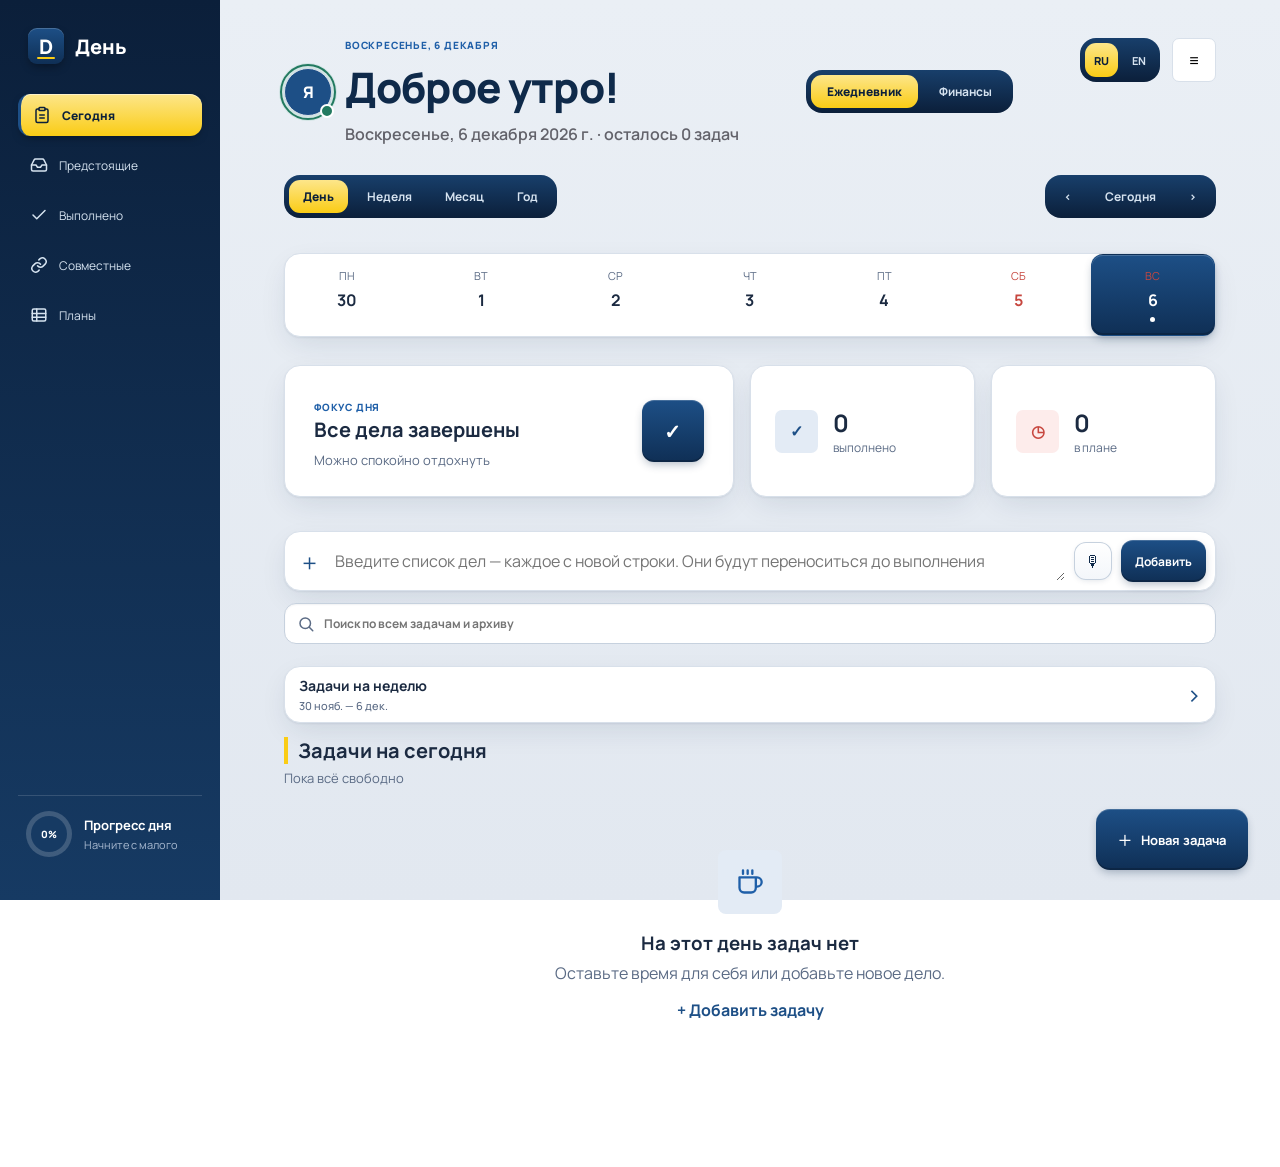
==== commit 034c079a: "Единый стиль АК: тёмное меню с жёлтым пунктом, объёмные кнопки, тёмные вкладки, карточки 16 px, Manr" ====
--- a/index.html
+++ b/index.html
@@ -3,12 +3,12 @@
 <head>
   <meta charset="UTF-8">
   <meta name="viewport" content="width=device-width, initial-scale=1, viewport-fit=cover">
-  <meta name="theme-color" content="#0e3764">
+  <meta name="theme-color" content="#0b1f3a">
   <script>try{var t=localStorage.getItem("day-theme-v1");if(t)document.documentElement.dataset.theme=t}catch(e){}</script>
   <meta name="description" content="Простой ежедневник, который работает офлайн на телефоне и Windows.">
   <link rel="manifest" href="manifest.webmanifest">
   <link rel="icon" href="assets/icon.svg" type="image/svg+xml">
-  <link rel="stylesheet" href="styles.css?v=105">
+  <link rel="stylesheet" href="styles.css?v=108">
   <title>День — ежедневник</title>
 </head>
 <body>
@@ -19,18 +19,18 @@
         <span>День</span>
       </a>
       <nav class="side-nav" id="plannerSideNav">
-        <button class="nav-item active" data-view="today"><span>●</span><span data-i18n="nav.today">Сегодня</span></button>
-        <button class="nav-item" data-view="upcoming"><span>→</span><span data-i18n="nav.upcoming">Предстоящие</span></button>
-        <button class="nav-item" data-view="completed"><span>✓</span><span data-i18n="nav.completed">Выполнено</span></button>
-        <button type="button" class="nav-item shared-nav-entry" id="desktopSharedButton"><span>◎</span><span data-i18n="nav.shared">Совместные</span><i class="shared-badge" id="desktopSharedBadge" hidden></i></button>
-        <button type="button" class="nav-item" id="desktopPlansButton"><span>▦</span><span data-i18n="nav.plans">Планы</span></button>
+        <button class="nav-item active" data-view="today"><span><svg class="ic" viewBox="0 0 24 24" width="18" height="18" fill="none" stroke="currentColor" stroke-width="2" stroke-linecap="round" stroke-linejoin="round" aria-hidden="true"><rect x="8" y="2" width="8" height="4" rx="1"/><path d="M16 4h2a2 2 0 0 1 2 2v14a2 2 0 0 1-2 2H6a2 2 0 0 1-2-2V6a2 2 0 0 1 2-2h2M9 12h6M9 16h6"/></svg></span><span data-i18n="nav.today">Сегодня</span></button>
+        <button class="nav-item" data-view="upcoming"><span><svg class="ic" viewBox="0 0 24 24" width="18" height="18" fill="none" stroke="currentColor" stroke-width="2" stroke-linecap="round" stroke-linejoin="round" aria-hidden="true"><path d="M22 12h-6l-2 3h-4l-2-3H2"/><path d="M5.5 5.1 2 12v6a2 2 0 0 0 2 2h16a2 2 0 0 0 2-2v-6l-3.5-6.9A2 2 0 0 0 16.8 4H7.2a2 2 0 0 0-1.7 1.1z"/></svg></span><span data-i18n="nav.upcoming">Предстоящие</span></button>
+        <button class="nav-item" data-view="completed"><span><svg class="ic" viewBox="0 0 24 24" width="18" height="18" fill="none" stroke="currentColor" stroke-width="2" stroke-linecap="round" stroke-linejoin="round" aria-hidden="true"><path d="M20 6 9 17l-5-5"/></svg></span><span data-i18n="nav.completed">Выполнено</span></button>
+        <button type="button" class="nav-item shared-nav-entry" id="desktopSharedButton"><span><svg class="ic" viewBox="0 0 24 24" width="18" height="18" fill="none" stroke="currentColor" stroke-width="2" stroke-linecap="round" stroke-linejoin="round" aria-hidden="true"><path d="M10 13a5 5 0 0 0 7.5.5l3-3a5 5 0 0 0-7-7l-1.7 1.7"/><path d="M14 11a5 5 0 0 0-7.5-.5l-3 3a5 5 0 0 0 7 7l1.7-1.7"/></svg></span><span data-i18n="nav.shared">Совместные</span><i class="shared-badge" id="desktopSharedBadge" hidden></i></button>
+        <button type="button" class="nav-item" id="desktopPlansButton"><span><svg class="ic" viewBox="0 0 24 24" width="18" height="18" fill="none" stroke="currentColor" stroke-width="2" stroke-linecap="round" stroke-linejoin="round" aria-hidden="true"><rect x="3" y="4" width="18" height="16" rx="2"/><path d="M3 10h18M3 15h18M9 4v16"/></svg></span><span data-i18n="nav.plans">Планы</span></button>
       </nav>
       <nav class="side-nav" id="financeSideNav" hidden>
-        <button type="button" class="nav-item active" data-finance-nav="overview"><span>◉</span><span data-i18n="fnav.overview">Обзор</span></button>
-        <button type="button" class="nav-item" data-finance-nav="expense"><span>−</span><span data-i18n="fnav.expense">Добавить расход</span></button>
-        <button type="button" class="nav-item" data-finance-nav="income"><span>+</span><span data-i18n="fnav.income">Добавить доход</span></button>
-        <button type="button" class="nav-item" data-finance-nav="categories"><span>◐</span><span data-i18n="fnav.categories">По категориям</span></button>
-        <button type="button" class="nav-item" data-finance-nav="history"><span>☰</span><span data-i18n="fnav.history">История</span></button>
+        <button type="button" class="nav-item active" data-finance-nav="overview"><span><svg class="ic" viewBox="0 0 24 24" width="18" height="18" fill="none" stroke="currentColor" stroke-width="2" stroke-linecap="round" stroke-linejoin="round" aria-hidden="true"><path d="M5 2v20l3-2 2 2 2-2 2 2 2-2 3 2V2l-3 2-2-2-2 2-2-2-2 2z"/><path d="M9 8h6M9 12h6M9 16h4"/></svg></span><span data-i18n="fnav.overview">Обзор</span></button>
+        <button type="button" class="nav-item" data-finance-nav="expense"><span><svg class="ic" viewBox="0 0 24 24" width="18" height="18" fill="none" stroke="currentColor" stroke-width="2" stroke-linecap="round" stroke-linejoin="round" aria-hidden="true"><path d="M21 15v4a2 2 0 0 1-2 2H5a2 2 0 0 1-2-2v-4M17 8l-5-5-5 5M12 3v12"/></svg></span><span data-i18n="fnav.expense">Добавить расход</span></button>
+        <button type="button" class="nav-item" data-finance-nav="income"><span><svg class="ic" viewBox="0 0 24 24" width="18" height="18" fill="none" stroke="currentColor" stroke-width="2" stroke-linecap="round" stroke-linejoin="round" aria-hidden="true"><path d="M21 15v4a2 2 0 0 1-2 2H5a2 2 0 0 1-2-2v-4M7 10l5 5 5-5M12 15V3"/></svg></span><span data-i18n="fnav.income">Добавить доход</span></button>
+        <button type="button" class="nav-item" data-finance-nav="categories"><span><svg class="ic" viewBox="0 0 24 24" width="18" height="18" fill="none" stroke="currentColor" stroke-width="2" stroke-linecap="round" stroke-linejoin="round" aria-hidden="true"><path d="M20.6 13.4 13.4 20.6a2 2 0 0 1-2.8 0L3 13V3h10l7.6 7.6a2 2 0 0 1 0 2.8z"/><circle cx="7.5" cy="7.5" r="1.5"/></svg></span><span data-i18n="fnav.categories">По категориям</span></button>
+        <button type="button" class="nav-item" data-finance-nav="history"><span><svg class="ic" viewBox="0 0 24 24" width="18" height="18" fill="none" stroke="currentColor" stroke-width="2" stroke-linecap="round" stroke-linejoin="round" aria-hidden="true"><path d="M14 3H6a2 2 0 0 0-2 2v14a2 2 0 0 0 2 2h12a2 2 0 0 0 2-2V9z"/><path d="M14 3v6h6M8 13h8M8 17h5"/></svg></span><span data-i18n="fnav.history">История</span></button>
       </nav>
       <div class="sidebar-footer" id="financeSidebarFooter" hidden>
         <div class="finance-side-balance"><small data-i18n="fnav.balance">Баланс периода</small><strong id="financeSideBalance">0 ₽</strong></div>
@@ -115,7 +115,7 @@
         </form>
         <div class="task-tools">
           <label class="search-field" aria-label="Поиск задач" data-i18n-aria="quick.searchAria">
-            <span>⌕</span>
+            <span><svg class="ic" viewBox="0 0 24 24" width="18" height="18" fill="none" stroke="currentColor" stroke-width="2" stroke-linecap="round" stroke-linejoin="round" aria-hidden="true"><circle cx="11" cy="11" r="7"/><path d="m21 21-4.3-4.3"/></svg></span>
             <input type="search" id="taskSearch" placeholder="Поиск по всем задачам и архиву" data-i18n-placeholder="quick.searchPlaceholder">
           </label>
         </div>
@@ -131,7 +131,7 @@
         </div>
         <div class="task-list" id="taskList"></div>
         <div class="empty-state" id="emptyState" hidden>
-          <div class="empty-icon">☕</div>
+          <div class="empty-icon"><svg class="ic" viewBox="0 0 24 24" width="28" height="28" fill="none" stroke="currentColor" stroke-width="2" stroke-linecap="round" stroke-linejoin="round" aria-hidden="true"><path d="M17 8h1a4 4 0 0 1 0 8h-1M3 8h14v9a4 4 0 0 1-4 4H7a4 4 0 0 1-4-4zM6 2v3M10 2v3M14 2v3"/></svg></div>
           <h3 id="emptyStateTitle">На этот день задач нет</h3>
           <p id="emptyStateText">Оставьте время для себя или добавьте новое дело.</p>
           <button class="text-button" id="emptyAddButton" data-i18n="quick.addTaskShort">+ Добавить задачу</button>
@@ -219,17 +219,17 @@
     <button class="fab" id="addButton" aria-label="Добавить задачу" data-i18n-aria="quick.addTaskAria"><span>+</span><b id="fabLabel" data-i18n="quick.newTask">Новая задача</b></button>
 
     <nav class="bottom-nav" aria-label="Мобильная навигация">
-      <button class="mobile-nav finance-only" data-finance-nav="overview" hidden><span>◉</span><small data-i18n="fnav.overview">Обзор</small></button>
-      <button class="mobile-nav active planner-only" data-view="today"><span>◉</span><small data-i18n="nav.today">Сегодня</small></button>
-      <button class="mobile-nav shared-nav-entry planner-only" id="mobileSharedButton"><span>◎</span><small data-i18n="nav.shared">Совместные</small><i class="shared-badge" id="mobileSharedBadge" hidden></i></button>
+      <button class="mobile-nav finance-only" data-finance-nav="overview" hidden><span><svg class="ic" viewBox="0 0 24 24" width="18" height="18" fill="none" stroke="currentColor" stroke-width="2" stroke-linecap="round" stroke-linejoin="round" aria-hidden="true"><path d="M5 2v20l3-2 2 2 2-2 2 2 2-2 3 2V2l-3 2-2-2-2 2-2-2-2 2z"/><path d="M9 8h6M9 12h6M9 16h4"/></svg></span><small data-i18n="fnav.overview">Обзор</small></button>
+      <button class="mobile-nav active planner-only" data-view="today"><span><svg class="ic" viewBox="0 0 24 24" width="18" height="18" fill="none" stroke="currentColor" stroke-width="2" stroke-linecap="round" stroke-linejoin="round" aria-hidden="true"><rect x="8" y="2" width="8" height="4" rx="1"/><path d="M16 4h2a2 2 0 0 1 2 2v14a2 2 0 0 1-2 2H6a2 2 0 0 1-2-2V6a2 2 0 0 1 2-2h2M9 12h6M9 16h6"/></svg></span><small data-i18n="nav.today">Сегодня</small></button>
+      <button class="mobile-nav shared-nav-entry planner-only" id="mobileSharedButton"><span><svg class="ic" viewBox="0 0 24 24" width="18" height="18" fill="none" stroke="currentColor" stroke-width="2" stroke-linecap="round" stroke-linejoin="round" aria-hidden="true"><path d="M10 13a5 5 0 0 0 7.5.5l3-3a5 5 0 0 0-7-7l-1.7 1.7"/><path d="M14 11a5 5 0 0 0-7.5-.5l-3 3a5 5 0 0 0 7 7l1.7-1.7"/></svg></span><small data-i18n="nav.shared">Совместные</small><i class="shared-badge" id="mobileSharedBadge" hidden></i></button>
       <button class="mobile-add" id="mobileAddButton" aria-label="Добавить задачу" data-i18n-aria="quick.addTaskAria">+</button>
-      <button class="mobile-nav finance-only" data-finance-nav="history" hidden><span>☰</span><small data-i18n="fnav.history">История</small></button>
-      <button class="mobile-nav planner-only" id="mobilePlansButton"><span>▦</span><small data-i18n="nav.plans">Планы</small></button>
+      <button class="mobile-nav finance-only" data-finance-nav="history" hidden><span><svg class="ic" viewBox="0 0 24 24" width="18" height="18" fill="none" stroke="currentColor" stroke-width="2" stroke-linecap="round" stroke-linejoin="round" aria-hidden="true"><path d="M14 3H6a2 2 0 0 0-2 2v14a2 2 0 0 0 2 2h12a2 2 0 0 0 2-2V9z"/><path d="M14 3v6h6M8 13h8M8 17h5"/></svg></span><small data-i18n="fnav.history">История</small></button>
+      <button class="mobile-nav planner-only" id="mobilePlansButton"><span><svg class="ic" viewBox="0 0 24 24" width="18" height="18" fill="none" stroke="currentColor" stroke-width="2" stroke-linecap="round" stroke-linejoin="round" aria-hidden="true"><rect x="3" y="4" width="18" height="16" rx="2"/><path d="M3 10h18M3 15h18M9 4v16"/></svg></span><small data-i18n="nav.plans">Планы</small></button>
     </nav>
   </div>
 
   <aside class="update-prompt" id="updatePrompt" role="status" aria-live="polite" hidden>
-    <span class="update-prompt-icon" aria-hidden="true">↻</span>
+    <span class="update-prompt-icon" aria-hidden="true"><svg class="ic" viewBox="0 0 24 24" width="18" height="18" fill="none" stroke="currentColor" stroke-width="2" stroke-linecap="round" stroke-linejoin="round" aria-hidden="true"><path d="M21 12a9 9 0 1 1-3-6.7L21 8M21 3v5h-5"/></svg></span>
     <div class="update-prompt-copy">
       <strong id="updatePromptTitle">Доступно обновление</strong>
       <small id="updatePromptText">Новая версия ежедневника готова</small>
@@ -517,12 +517,12 @@
       </div>
       <p class="update-hint" data-i18n="update.hint">Задачи, фотографии и настройки при обновлении не удаляются.</p>
       <div class="menu-tools" aria-label="Дополнительные возможности">
-        <button type="button" class="menu-tool" id="openAccountFromMenu"><span>👤</span><div><strong id="accountMenuTitle">Аккаунт</strong><small id="accountMenuSubtitle" data-i18n="update.accountSubtitle">Войти или зарегистрироваться</small></div><b>›</b></button>
-        <button type="button" class="menu-tool" id="openNotificationSettings"><span>🔔</span><div><strong data-i18n="nav.notifications">Уведомления</strong><small data-i18n="update.notificationsSubtitle">Напоминания и сводка дел</small></div><b>›</b></button>
-        <button type="button" class="menu-tool" id="exportBackup"><span>💾</span><div><strong data-i18n="backup.export">Сохранить копию данных</strong><small data-i18n="backup.exportSub">Файл с задачами, планами и финансами</small></div><b>›</b></button>
-        <button type="button" class="menu-tool" id="importBackup"><span>📥</span><div><strong data-i18n="backup.import">Восстановить из копии</strong><small data-i18n="backup.importSub">Добавит недостающие записи из файла</small></div><b>›</b></button>
+        <button type="button" class="menu-tool" id="openAccountFromMenu"><span><svg class="ic" viewBox="0 0 24 24" width="18" height="18" fill="none" stroke="currentColor" stroke-width="2" stroke-linecap="round" stroke-linejoin="round" aria-hidden="true"><path d="M10 13a5 5 0 0 0 7.5.5l3-3a5 5 0 0 0-7-7l-1.7 1.7"/><path d="M14 11a5 5 0 0 0-7.5-.5l-3 3a5 5 0 0 0 7 7l1.7-1.7"/></svg></span><div><strong id="accountMenuTitle">Аккаунт</strong><small id="accountMenuSubtitle" data-i18n="update.accountSubtitle">Войти или зарегистрироваться</small></div><b>›</b></button>
+        <button type="button" class="menu-tool" id="openNotificationSettings"><span><svg class="ic" viewBox="0 0 24 24" width="18" height="18" fill="none" stroke="currentColor" stroke-width="2" stroke-linecap="round" stroke-linejoin="round" aria-hidden="true"><path d="M10.3 3.9 1.8 18a2 2 0 0 0 1.7 3h17a2 2 0 0 0 1.7-3L13.7 3.9a2 2 0 0 0-3.4 0z"/><path d="M12 9v4M12 17h.01"/></svg></span><div><strong data-i18n="nav.notifications">Уведомления</strong><small data-i18n="update.notificationsSubtitle">Напоминания и сводка дел</small></div><b>›</b></button>
+        <button type="button" class="menu-tool" id="exportBackup"><span><svg class="ic" viewBox="0 0 24 24" width="18" height="18" fill="none" stroke="currentColor" stroke-width="2" stroke-linecap="round" stroke-linejoin="round" aria-hidden="true"><path d="M21 15v4a2 2 0 0 1-2 2H5a2 2 0 0 1-2-2v-4M7 10l5 5 5-5M12 15V3"/></svg></span><div><strong data-i18n="backup.export">Сохранить копию данных</strong><small data-i18n="backup.exportSub">Файл с задачами, планами и финансами</small></div><b>›</b></button>
+        <button type="button" class="menu-tool" id="importBackup"><span><svg class="ic" viewBox="0 0 24 24" width="18" height="18" fill="none" stroke="currentColor" stroke-width="2" stroke-linecap="round" stroke-linejoin="round" aria-hidden="true"><path d="M21 15v4a2 2 0 0 1-2 2H5a2 2 0 0 1-2-2v-4M17 8l-5-5-5 5M12 3v12"/></svg></span><div><strong data-i18n="backup.import">Восстановить из копии</strong><small data-i18n="backup.importSub">Добавит недостающие записи из файла</small></div><b>›</b></button>
         <input type="file" id="importBackupInput" accept="application/json,.json" hidden>
-        <button type="button" class="menu-tool" id="openFeedback"><span>✉</span><div><strong data-i18n="update.feedback">Обратная связь</strong><small data-i18n="update.feedbackSubtitle">Сообщить о проблеме, приложить фото</small></div><b>›</b></button>
+        <button type="button" class="menu-tool" id="openFeedback"><span><svg class="ic" viewBox="0 0 24 24" width="18" height="18" fill="none" stroke="currentColor" stroke-width="2" stroke-linecap="round" stroke-linejoin="round" aria-hidden="true"><path d="M14 3H6a2 2 0 0 0-2 2v14a2 2 0 0 0 2 2h12a2 2 0 0 0 2-2V9z"/><path d="M14 3v6h6M8 13h8M8 17h5"/></svg></span><div><strong data-i18n="update.feedback">Обратная связь</strong><small data-i18n="update.feedbackSubtitle">Сообщить о проблеме, приложить фото</small></div><b>›</b></button>
       </div>
     </div>
   </dialog>
@@ -598,6 +598,10 @@
           <input type="file" id="akRestoreFile" accept=".zip,application/zip" hidden>
           <div><button type="button" class="secondary-button" id="akRestoreButton" data-i18n="sync.akRestorePick">Выбрать файл копии</button></div>
         </div>
+        <div class="pin-settings" id="akLegacyBox" hidden>
+          <strong>Люди прежнего «Дня» без пары</strong><small>Их email нет в АК-Сервере, поэтому их задачи и поручения ещё ни к кому не перешли. Выберите, какой это сотрудник, и нажмите «Связать».</small>
+          <div id="akLegacyList" class="ak-legacy-list"></div>
+        </div>
         <div class="pin-settings" id="pinSettings">
           <strong data-i18n="sync.pinLogin">Быстрый вход по PIN</strong><small data-i18n="sync.pinHint">Четыре цифры хранятся только на этом устройстве.</small>
           <input type="text" id="pinSetupInput" inputmode="numeric" pattern="[0-9]{4}" maxlength="4" autocomplete="off" enterkeyhint="done" data-form-type="other" placeholder="4 цифры" aria-label="Новый PIN-код" data-i18n-placeholder="sync.pinDigits" data-i18n-aria="sync.pinNewAria">
@@ -646,10 +650,10 @@
   </dialog>
 
   <div class="toast" id="toast" role="status" aria-live="polite"><span id="toastText"></span><button id="toastAction" hidden></button></div>
-  <script src="sync-config.js?v=105"></script>
-  <script src="sync.js?v=105"></script>
-  <script src="i18n-en.js?v=105"></script>
-  <script src="app.js?v=105"></script>
-  <script src="crm.js?v=105"></script>
+  <script src="sync-config.js?v=108"></script>
+  <script src="sync.js?v=108"></script>
+  <script src="i18n-en.js?v=108"></script>
+  <script src="app.js?v=108"></script>
+  <script src="crm.js?v=108"></script>
 </body>
 </html>
--- a/styles.css
+++ b/styles.css
@@ -307,7 +307,7 @@
 .theme-picker { display:flex; gap:12px; }
 .theme-picker button { width:36px; height:36px; border-radius:50%; border:3px solid transparent; box-shadow:0 0 0 1px var(--line); padding:0; }
 .theme-picker button[aria-pressed="true"] { border-color:#fff; box-shadow:0 0 0 3px var(--violet); }
-.theme-picker [data-theme-choice="blue"] { background:#0e3764; } .theme-picker [data-theme-choice="green"] { background:#0f5a43; } .theme-picker [data-theme-choice="crimson"] { background:#8a1c2b; } .theme-picker [data-theme-choice="purple"] { background:#4b2a8c; } .theme-picker [data-theme-choice="graphite"] { background:#2a3140; }
+.theme-picker [data-theme-choice="blue"] { background:#1d4f86; } .theme-picker [data-theme-choice="green"] { background:#0f5a43; } .theme-picker [data-theme-choice="crimson"] { background:#8a1c2b; } .theme-picker [data-theme-choice="purple"] { background:#4b2a8c; } .theme-picker [data-theme-choice="graphite"] { background:#2a3140; }
 .sv-leave{display:flex;flex-wrap:wrap;align-items:center;gap:8px;margin:10px 0 0;color:var(--muted);font-size:12px}
 .crm-tabs{grid-template-columns:repeat(auto-fit,minmax(0,1fr))}.crm-search input{width:100%}.crm-list{display:grid;gap:6px;margin-top:6px}
 .crm-row{display:grid;gap:3px;width:100%;padding:10px 12px;border:1px solid var(--line);border-radius:8px;background:var(--surface);color:var(--ink);text-align:left}.crm-row b{font-size:13px;font-weight:700;overflow-wrap:anywhere}.crm-row small{color:var(--muted);font-size:11px}
@@ -320,3 +320,95 @@
 .ak-pick { display:flex;flex-wrap:wrap;gap:6px;margin-top:6px; }.ak-pick button { padding:5px 10px;font-size:13px; }
 html.ak-mode .sidebar { padding-bottom:88px; }
 @media(max-width:850px){html.ak-mode .bottom-nav{padding-left:calc(64px + env(safe-area-inset-left))}}
+.ak-legacy-list { display:block !important; }.ak-legacy-row { display:grid;grid-template-columns:1fr auto;gap:7px;margin-top:9px; }.ak-legacy-row small { grid-column:1/-1;margin:0 !important;color:var(--ink) !important;font-size:12px !important;overflow-wrap:anywhere; }.ak-legacy-row select { min-width:0; }
+
+/* ═══ Единый стиль АК (утверждён Shamil 29.10.2026, эталон — АК-Учёт 1.0.9, «Глубокий тёмно-синий») ═══
+   Всегда последний блок файла. Значения — из АК-Экосистема\Дизайн, своих цветов не придумывать.
+   Цветовые темы меняют только синий цвет кнопок, меню и вкладок; жёлтое «где вы сейчас» остаётся. */
+@font-face{font-family:"AK Manrope";src:url(assets/manrope-cyrillic-wght-normal.woff2) format("woff2");font-weight:200 800;font-display:swap;unicode-range:U+0301,U+0400-045F,U+0490-0491,U+04B0-04B1,U+2116}
+@font-face{font-family:"AK Manrope";src:url(assets/manrope-latin-wght-normal.woff2) format("woff2");font-weight:200 800;font-display:swap;unicode-range:U+0000-00FF,U+0131,U+0152-0153,U+02BB-02BC,U+02C6,U+02DA,U+02DC,U+2000-206F,U+20AC,U+2122,U+2191,U+2193,U+2212,U+2215,U+FEFF,U+FFFD}
+:root{--font:"AK Manrope",Arial,sans-serif;
+ --side-a:#0b1f3a;--side-b:#163a63;--tab-a:#183f6b;--tab-b:#0b1f3a;--hi:#facc15;--hi2:#fde68a;--hi-t:#0b1f3a;
+ --navy:#0f2a4a;--blue:#1f5fa8;--text:#1b2a41;--line2:#c6d1de;--ring:#1f5fa82e;
+ --btn-a:#1d4f86;--btn-b:#0f2f55;--ok-a:#1a9a4b;--ok-b:#0d6b31;--red:#c0392b;
+ --ak-shadow:0 1px 0 #fff inset,0 1px 2px #0f2a4a12,0 10px 30px -6px #0f2a4a1f;
+ --ak-btn:linear-gradient(180deg,var(--btn-a),var(--btn-b));
+ --ak-btn-sh:0 1px 0 #ffffff2e inset,0 -2px 0 #0003 inset,0 4px 10px -2px #0f2a4a55;
+ --ak-on:linear-gradient(180deg,var(--hi2),var(--hi));
+ /* переменные «Дня» → цвета АК */
+ --bg:#e6ebf2;--surface:#fff;--ink:#1b2a41;--muted:#5b6b85;--line:#d8e0ea;
+ --violet:#1d4f86;--violet-soft:#e3ebf5;--shadow:var(--ak-shadow)}
+:root[data-theme]{--btn-a:color-mix(in srgb,var(--violet) 82%,#fff);--btn-b:var(--violet);--side-a:color-mix(in srgb,var(--violet) 55%,#000);--side-b:var(--violet);--tab-a:var(--violet);--tab-b:color-mix(in srgb,var(--violet) 55%,#000)}
+body{font-family:var(--font);color:var(--text);background:linear-gradient(180deg,#eaeff5 0,#e2e8f0 100%) fixed}
+h1,.topbar h1{color:var(--navy);font-weight:800}
+
+/* Меню слева: тёмно-синее, открытый пункт — жёлтый */
+.sidebar{background:linear-gradient(180deg,var(--side-a),var(--side-b));border-right:0;color:#fff}
+.brand{color:#fff}
+.brand-mark{position:relative;border-radius:9px;background:var(--ak-btn);box-shadow:0 1px 0 #ffffff2e inset,0 4px 10px -2px #0006}
+.brand-mark::after{content:"";position:absolute;left:25%;right:25%;bottom:5px;height:2px;border-radius:2px;background:var(--hi)}
+.nav-item{color:#d6e3f0;border-radius:12px}
+.nav-item:hover{background:#ffffff14;color:#fff}
+.nav-item.active{background:var(--ak-on);color:var(--hi-t);font-weight:800;box-shadow:0 1px 0 #fff8 inset,0 4px 10px -4px #0008}
+.sidebar-footer{border-top-color:#ffffff24}
+.sidebar-footer strong{color:#fff}.sidebar-footer small{color:#a9bad1}
+.sidebar .progress-ring{background:conic-gradient(var(--hi) calc(var(--p) * 1%),#ffffff2e 0)}
+.sidebar .progress-ring::after{background:var(--side-b)}.sidebar .progress-ring span{color:#fff}
+
+/* Карточки: белые, скругление 16, мягкая тень */
+.focus-card,.stat-card,.task,.week-overview-link,.quick-capture,.shared-task-card,.member-card,.crm-row,.week-strip{background:#fff;border:1px solid var(--line);border-radius:16px;box-shadow:var(--ak-shadow)}
+.task{border-radius:12px}
+.task:hover{box-shadow:var(--ak-shadow),0 0 0 2px var(--ring)}
+#listTitle,#financeBreakdownSection .section-heading h2{padding-left:10px;border-left:4px solid var(--hi)}
+.eyebrow,.card-label{color:var(--blue)}
+
+/* Кнопки: объёмные, синий перелив, блик сверху, тёмная кромка снизу, проседают при нажатии */
+.primary-button,.quick-submit,.finance-submit,.fab,.mobile-add,.update-prompt button{background:var(--ak-btn);color:#fff;border:0;border-radius:12px;font-weight:700;box-shadow:var(--ak-btn-sh);transition:transform .08s,box-shadow .15s,filter .15s}
+.primary-button,.secondary-button,.danger-button{min-height:42px;border-radius:12px;font-weight:700}
+.secondary-button{background:linear-gradient(180deg,#fff,#f3f6fa);color:var(--navy);box-shadow:inset 0 0 0 1px var(--line2),0 1px 0 #fff inset,0 2px 6px -2px #0f2a4a26;transition:transform .08s,filter .15s}
+.danger-button,.finance-delete{background:linear-gradient(180deg,#c9402f,#962012);color:#fff;border:0;box-shadow:var(--ak-btn-sh)}
+.primary-button:hover,.secondary-button:hover,.danger-button:hover,.quick-submit:hover,.finance-submit:hover,.fab:hover,.mobile-add:hover{filter:brightness(1.1)}
+.primary-button:active,.secondary-button:active,.danger-button:active,.quick-submit:active,.finance-submit:active,.fab:active,.mobile-add:active{transform:translateY(1px);box-shadow:0 1px 0 #ffffff2e inset,0 2px 4px -1px #0f2a4a55}
+.quick-submit{min-height:42px}
+.fab{border-radius:14px;padding:14px 22px;font-size:16px}
+.mobile-add{border-color:var(--bg)}
+@media(min-width:851px){.day-button.selected{background:var(--ak-btn)!important;box-shadow:var(--ak-btn-sh)!important;border-radius:12px}}
+
+/* Вкладки: тёмная панель, открытая вкладка — жёлтая */
+.app-tabs,.period-switch,.period-nav,.planning-tabs,.task-type-switch,.shared-tabs,.finance-kind-switch,.lang-switch,.crm-stages{background:linear-gradient(180deg,var(--tab-a),var(--tab-b))!important;border:0!important;border-radius:16px!important;padding:5px!important;gap:5px}
+.app-tab,.period-button,.period-nav button,.planning-tab,.task-type-switch button,.shared-tabs button,.finance-kind-button,.lang-button,.crm-stages button{background:transparent!important;color:#d6e3f0!important;border:0!important;border-radius:11px!important;font-weight:700;box-shadow:none!important}
+.app-tab.active,.period-button.active,.planning-tab.active,.task-type-switch button.active,.shared-tabs button.active,.finance-kind-button.active,.lang-button.active,.crm-stages button.active{background:var(--ak-on)!important;color:var(--hi-t)!important;font-weight:800}
+
+/* Поля ввода */
+input:not([type=checkbox]):not([type=radio]):not([type=range]):not([type=file]),select,textarea{border:1px solid var(--line2);border-radius:12px;background:#fff;box-shadow:0 1px 2px #0f2a4a0f inset}
+input:focus,select:focus,textarea:focus{outline:2px solid var(--ring);border-color:var(--blue)}
+.quick-capture textarea,.quick-capture input{border:0;box-shadow:none}
+
+/* Нижнее меню на телефоне — как меню слева */
+.bottom-nav{background:linear-gradient(180deg,var(--side-b),var(--side-a))!important;border-top:0!important}
+.mobile-nav{color:#d6e3f0!important}
+.mobile-nav.active{color:var(--hi)!important}
+
+
+/* Значки-линии АК (цвет как у текста) */
+.ic{display:block;flex:0 0 auto}
+.nav-item>span:first-child,.mobile-nav>span{display:grid;place-items:center}
+.empty-icon .ic{width:28px;height:28px;color:var(--blue)}
+
+/* Зелёная — «Сохранить» */
+.primary-button[data-i18n="common.save"],.primary-button[data-i18n="notif.save"]{background:linear-gradient(180deg,var(--ok-a),var(--ok-b))}
+.task-type-switch{margin-bottom:12px}
+#financeView .period-bar{margin-bottom:14px}
+/* Второстепенные кнопки — белые объёмные; заголовки окон — тёмно-синие */
+.attachment-button,.close-button,.voice-button,.profile-photo-actions button{background:linear-gradient(180deg,#fff,#f3f6fa);color:var(--navy);border:0;border-radius:12px;box-shadow:inset 0 0 0 1px var(--line2),0 1px 0 #fff inset,0 2px 6px -2px #0f2a4a26}
+.attachment-button,.profile-photo-actions button{min-height:42px;font-weight:700}
+.attachment-button:active,.close-button:active,.voice-button:active{transform:translateY(1px)}
+.focus-illustration{background:var(--ak-btn);box-shadow:var(--ak-btn-sh);border-radius:12px}
+.check-label{background:#f3f6fa;color:var(--muted);border-radius:12px}
+dialog h2{color:var(--navy);font-weight:800}
+.menu-tool>b{color:var(--muted)}
+.menu-tool>span{display:grid;place-items:center}
+/* Телефон: задачи — строки одного белого блока */
+@media(max-width:850px){.task{border:0;border-bottom:1px solid var(--line);border-radius:0;box-shadow:none}.task:last-child{border-bottom:0}}
+/* Компьютер: рабочая область на всю ширину, не узкая колонка посередине */
+@media(min-width:851px){.main-content{width:100%;max-width:none}}
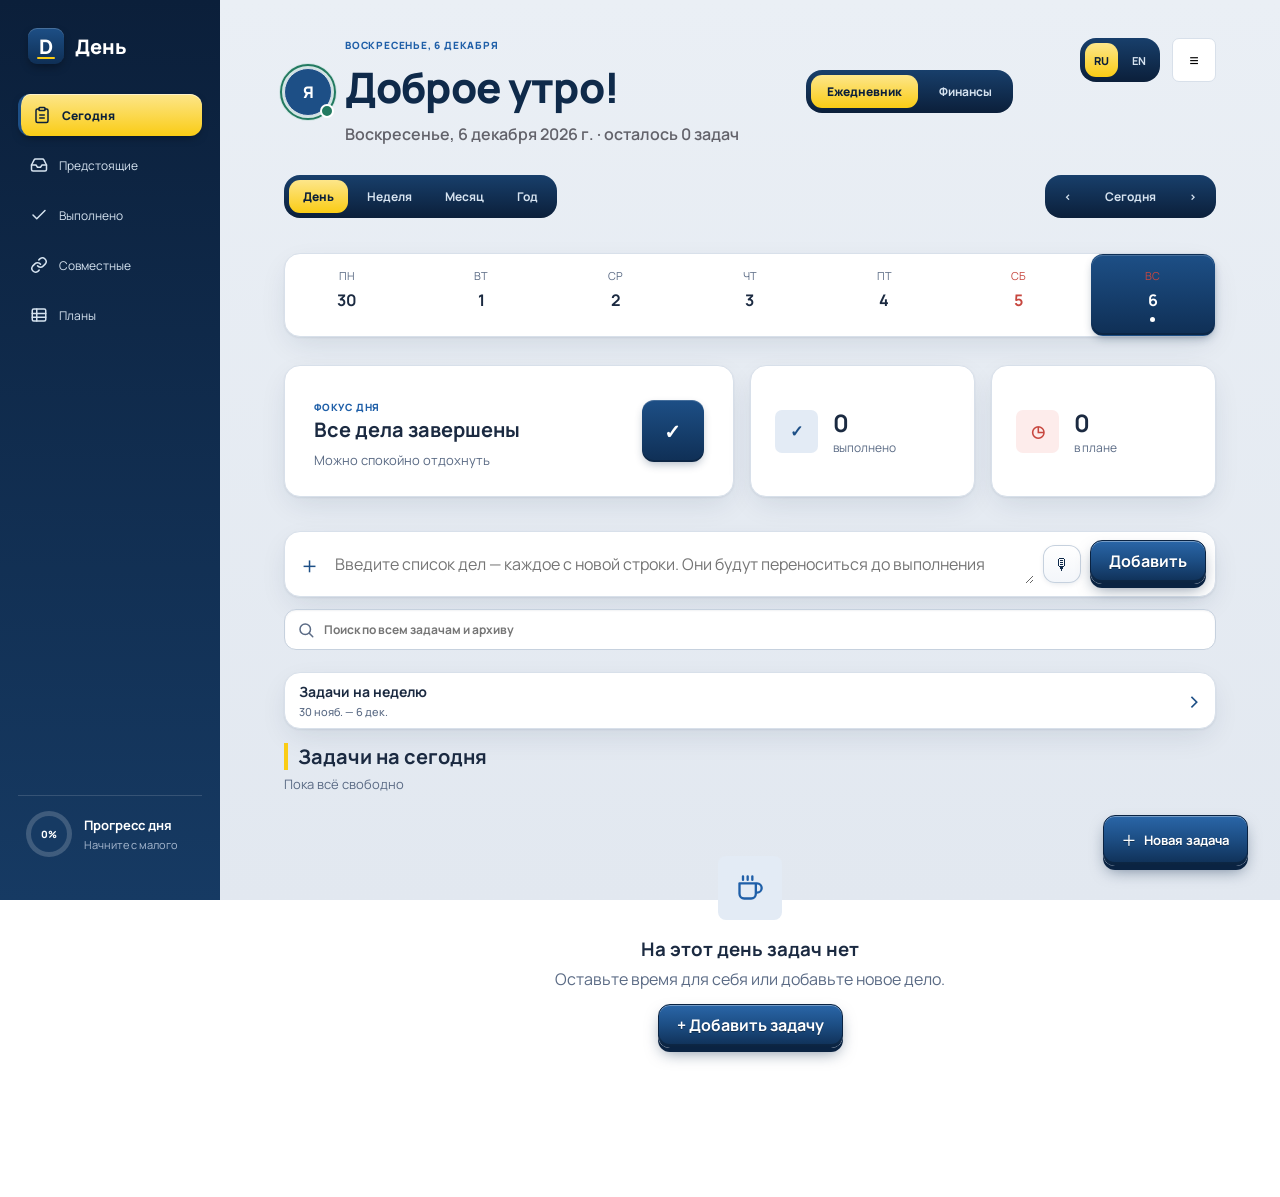
==== commit 2edc6470: "v110: кнопки действий — общий АК-кнопки.css как есть, подключён последним; меню, вкладки, дни и знач" ====
--- a/index.html
+++ b/index.html
@@ -8,7 +8,8 @@
   <meta name="description" content="Простой ежедневник, который работает офлайн на телефоне и Windows.">
   <link rel="manifest" href="manifest.webmanifest">
   <link rel="icon" href="assets/icon.svg" type="image/svg+xml">
-  <link rel="stylesheet" href="styles.css?v=108">
+  <link rel="stylesheet" href="styles.css?v=110">
+  <link rel="stylesheet" href="assets/ak-buttons.css?v=110"><!-- АК-кнопки.css из АК-Экосистема\Дизайн как есть: всегда последним -->
   <title>День — ежедневник</title>
 </head>
 <body>
@@ -19,18 +20,18 @@
         <span>День</span>
       </a>
       <nav class="side-nav" id="plannerSideNav">
-        <button class="nav-item active" data-view="today"><span><svg class="ic" viewBox="0 0 24 24" width="18" height="18" fill="none" stroke="currentColor" stroke-width="2" stroke-linecap="round" stroke-linejoin="round" aria-hidden="true"><rect x="8" y="2" width="8" height="4" rx="1"/><path d="M16 4h2a2 2 0 0 1 2 2v14a2 2 0 0 1-2 2H6a2 2 0 0 1-2-2V6a2 2 0 0 1 2-2h2M9 12h6M9 16h6"/></svg></span><span data-i18n="nav.today">Сегодня</span></button>
-        <button class="nav-item" data-view="upcoming"><span><svg class="ic" viewBox="0 0 24 24" width="18" height="18" fill="none" stroke="currentColor" stroke-width="2" stroke-linecap="round" stroke-linejoin="round" aria-hidden="true"><path d="M22 12h-6l-2 3h-4l-2-3H2"/><path d="M5.5 5.1 2 12v6a2 2 0 0 0 2 2h16a2 2 0 0 0 2-2v-6l-3.5-6.9A2 2 0 0 0 16.8 4H7.2a2 2 0 0 0-1.7 1.1z"/></svg></span><span data-i18n="nav.upcoming">Предстоящие</span></button>
-        <button class="nav-item" data-view="completed"><span><svg class="ic" viewBox="0 0 24 24" width="18" height="18" fill="none" stroke="currentColor" stroke-width="2" stroke-linecap="round" stroke-linejoin="round" aria-hidden="true"><path d="M20 6 9 17l-5-5"/></svg></span><span data-i18n="nav.completed">Выполнено</span></button>
-        <button type="button" class="nav-item shared-nav-entry" id="desktopSharedButton"><span><svg class="ic" viewBox="0 0 24 24" width="18" height="18" fill="none" stroke="currentColor" stroke-width="2" stroke-linecap="round" stroke-linejoin="round" aria-hidden="true"><path d="M10 13a5 5 0 0 0 7.5.5l3-3a5 5 0 0 0-7-7l-1.7 1.7"/><path d="M14 11a5 5 0 0 0-7.5-.5l-3 3a5 5 0 0 0 7 7l1.7-1.7"/></svg></span><span data-i18n="nav.shared">Совместные</span><i class="shared-badge" id="desktopSharedBadge" hidden></i></button>
-        <button type="button" class="nav-item" id="desktopPlansButton"><span><svg class="ic" viewBox="0 0 24 24" width="18" height="18" fill="none" stroke="currentColor" stroke-width="2" stroke-linecap="round" stroke-linejoin="round" aria-hidden="true"><rect x="3" y="4" width="18" height="16" rx="2"/><path d="M3 10h18M3 15h18M9 4v16"/></svg></span><span data-i18n="nav.plans">Планы</span></button>
+        <button class="nav-item active nav" data-view="today"><span><svg class="ic" viewBox="0 0 24 24" width="18" height="18" fill="none" stroke="currentColor" stroke-width="2" stroke-linecap="round" stroke-linejoin="round" aria-hidden="true"><rect x="8" y="2" width="8" height="4" rx="1"/><path d="M16 4h2a2 2 0 0 1 2 2v14a2 2 0 0 1-2 2H6a2 2 0 0 1-2-2V6a2 2 0 0 1 2-2h2M9 12h6M9 16h6"/></svg></span><span data-i18n="nav.today">Сегодня</span></button>
+        <button class="nav-item nav" data-view="upcoming"><span><svg class="ic" viewBox="0 0 24 24" width="18" height="18" fill="none" stroke="currentColor" stroke-width="2" stroke-linecap="round" stroke-linejoin="round" aria-hidden="true"><path d="M22 12h-6l-2 3h-4l-2-3H2"/><path d="M5.5 5.1 2 12v6a2 2 0 0 0 2 2h16a2 2 0 0 0 2-2v-6l-3.5-6.9A2 2 0 0 0 16.8 4H7.2a2 2 0 0 0-1.7 1.1z"/></svg></span><span data-i18n="nav.upcoming">Предстоящие</span></button>
+        <button class="nav-item nav" data-view="completed"><span><svg class="ic" viewBox="0 0 24 24" width="18" height="18" fill="none" stroke="currentColor" stroke-width="2" stroke-linecap="round" stroke-linejoin="round" aria-hidden="true"><path d="M20 6 9 17l-5-5"/></svg></span><span data-i18n="nav.completed">Выполнено</span></button>
+        <button type="button" class="nav-item shared-nav-entry nav" id="desktopSharedButton"><span><svg class="ic" viewBox="0 0 24 24" width="18" height="18" fill="none" stroke="currentColor" stroke-width="2" stroke-linecap="round" stroke-linejoin="round" aria-hidden="true"><path d="M10 13a5 5 0 0 0 7.5.5l3-3a5 5 0 0 0-7-7l-1.7 1.7"/><path d="M14 11a5 5 0 0 0-7.5-.5l-3 3a5 5 0 0 0 7 7l1.7-1.7"/></svg></span><span data-i18n="nav.shared">Совместные</span><i class="shared-badge" id="desktopSharedBadge" hidden></i></button>
+        <button type="button" class="nav-item nav" id="desktopPlansButton"><span><svg class="ic" viewBox="0 0 24 24" width="18" height="18" fill="none" stroke="currentColor" stroke-width="2" stroke-linecap="round" stroke-linejoin="round" aria-hidden="true"><rect x="3" y="4" width="18" height="16" rx="2"/><path d="M3 10h18M3 15h18M9 4v16"/></svg></span><span data-i18n="nav.plans">Планы</span></button>
       </nav>
       <nav class="side-nav" id="financeSideNav" hidden>
-        <button type="button" class="nav-item active" data-finance-nav="overview"><span><svg class="ic" viewBox="0 0 24 24" width="18" height="18" fill="none" stroke="currentColor" stroke-width="2" stroke-linecap="round" stroke-linejoin="round" aria-hidden="true"><path d="M5 2v20l3-2 2 2 2-2 2 2 2-2 3 2V2l-3 2-2-2-2 2-2-2-2 2z"/><path d="M9 8h6M9 12h6M9 16h4"/></svg></span><span data-i18n="fnav.overview">Обзор</span></button>
-        <button type="button" class="nav-item" data-finance-nav="expense"><span><svg class="ic" viewBox="0 0 24 24" width="18" height="18" fill="none" stroke="currentColor" stroke-width="2" stroke-linecap="round" stroke-linejoin="round" aria-hidden="true"><path d="M21 15v4a2 2 0 0 1-2 2H5a2 2 0 0 1-2-2v-4M17 8l-5-5-5 5M12 3v12"/></svg></span><span data-i18n="fnav.expense">Добавить расход</span></button>
-        <button type="button" class="nav-item" data-finance-nav="income"><span><svg class="ic" viewBox="0 0 24 24" width="18" height="18" fill="none" stroke="currentColor" stroke-width="2" stroke-linecap="round" stroke-linejoin="round" aria-hidden="true"><path d="M21 15v4a2 2 0 0 1-2 2H5a2 2 0 0 1-2-2v-4M7 10l5 5 5-5M12 15V3"/></svg></span><span data-i18n="fnav.income">Добавить доход</span></button>
-        <button type="button" class="nav-item" data-finance-nav="categories"><span><svg class="ic" viewBox="0 0 24 24" width="18" height="18" fill="none" stroke="currentColor" stroke-width="2" stroke-linecap="round" stroke-linejoin="round" aria-hidden="true"><path d="M20.6 13.4 13.4 20.6a2 2 0 0 1-2.8 0L3 13V3h10l7.6 7.6a2 2 0 0 1 0 2.8z"/><circle cx="7.5" cy="7.5" r="1.5"/></svg></span><span data-i18n="fnav.categories">По категориям</span></button>
-        <button type="button" class="nav-item" data-finance-nav="history"><span><svg class="ic" viewBox="0 0 24 24" width="18" height="18" fill="none" stroke="currentColor" stroke-width="2" stroke-linecap="round" stroke-linejoin="round" aria-hidden="true"><path d="M14 3H6a2 2 0 0 0-2 2v14a2 2 0 0 0 2 2h12a2 2 0 0 0 2-2V9z"/><path d="M14 3v6h6M8 13h8M8 17h5"/></svg></span><span data-i18n="fnav.history">История</span></button>
+        <button type="button" class="nav-item active nav" data-finance-nav="overview"><span><svg class="ic" viewBox="0 0 24 24" width="18" height="18" fill="none" stroke="currentColor" stroke-width="2" stroke-linecap="round" stroke-linejoin="round" aria-hidden="true"><path d="M5 2v20l3-2 2 2 2-2 2 2 2-2 3 2V2l-3 2-2-2-2 2-2-2-2 2z"/><path d="M9 8h6M9 12h6M9 16h4"/></svg></span><span data-i18n="fnav.overview">Обзор</span></button>
+        <button type="button" class="nav-item nav" data-finance-nav="expense"><span><svg class="ic" viewBox="0 0 24 24" width="18" height="18" fill="none" stroke="currentColor" stroke-width="2" stroke-linecap="round" stroke-linejoin="round" aria-hidden="true"><path d="M21 15v4a2 2 0 0 1-2 2H5a2 2 0 0 1-2-2v-4M17 8l-5-5-5 5M12 3v12"/></svg></span><span data-i18n="fnav.expense">Добавить расход</span></button>
+        <button type="button" class="nav-item nav" data-finance-nav="income"><span><svg class="ic" viewBox="0 0 24 24" width="18" height="18" fill="none" stroke="currentColor" stroke-width="2" stroke-linecap="round" stroke-linejoin="round" aria-hidden="true"><path d="M21 15v4a2 2 0 0 1-2 2H5a2 2 0 0 1-2-2v-4M7 10l5 5 5-5M12 15V3"/></svg></span><span data-i18n="fnav.income">Добавить доход</span></button>
+        <button type="button" class="nav-item nav" data-finance-nav="categories"><span><svg class="ic" viewBox="0 0 24 24" width="18" height="18" fill="none" stroke="currentColor" stroke-width="2" stroke-linecap="round" stroke-linejoin="round" aria-hidden="true"><path d="M20.6 13.4 13.4 20.6a2 2 0 0 1-2.8 0L3 13V3h10l7.6 7.6a2 2 0 0 1 0 2.8z"/><circle cx="7.5" cy="7.5" r="1.5"/></svg></span><span data-i18n="fnav.categories">По категориям</span></button>
+        <button type="button" class="nav-item nav" data-finance-nav="history"><span><svg class="ic" viewBox="0 0 24 24" width="18" height="18" fill="none" stroke="currentColor" stroke-width="2" stroke-linecap="round" stroke-linejoin="round" aria-hidden="true"><path d="M14 3H6a2 2 0 0 0-2 2v14a2 2 0 0 0 2 2h12a2 2 0 0 0 2-2V9z"/><path d="M14 3v6h6M8 13h8M8 17h5"/></svg></span><span data-i18n="fnav.history">История</span></button>
       </nav>
       <div class="sidebar-footer" id="financeSidebarFooter" hidden>
         <div class="finance-side-balance"><small data-i18n="fnav.balance">Баланс периода</small><strong id="financeSideBalance">0 ₽</strong></div>
@@ -45,7 +46,7 @@
       <div class="cloud-banner" id="cloudBanner" role="status" hidden><b>⚠</b><span id="cloudBannerText"></span></div>
       <header class="topbar">
         <div class="identity-header">
-          <button class="avatar" id="profileButton" aria-label="Открыть профиль" title="Личный профиль"><span id="profileInitial">Я</span><img id="profileAvatarImage" alt="" hidden></button>
+          <button class="avatar icon" id="profileButton" aria-label="Открыть профиль" title="Личный профиль"><span id="profileInitial">Я</span><img id="profileAvatarImage" alt="" hidden></button>
           <div>
             <p class="eyebrow" id="dateEyebrow"></p>
             <h1 id="pageTitle">Добрый день!</h1>
@@ -53,32 +54,32 @@
           </div>
         </div>
         <div class="app-tabs" role="group" aria-label="Раздел приложения">
-          <button type="button" class="app-tab active" id="tabPlanner" aria-pressed="true" data-i18n="tabs.planner">Ежедневник</button>
-          <button type="button" class="app-tab" id="tabFinance" aria-pressed="false" data-i18n="tabs.finance">Финансы</button>
-          <button type="button" class="app-tab" id="tabCrm" hidden data-i18n="tabs.crm">Клиенты</button>
+          <button type="button" class="app-tab active tab" id="tabPlanner" aria-pressed="true" data-i18n="tabs.planner">Ежедневник</button>
+          <button type="button" class="app-tab tab" id="tabFinance" aria-pressed="false" data-i18n="tabs.finance">Финансы</button>
+          <button type="button" class="app-tab tab" id="tabCrm" hidden data-i18n="tabs.crm">Клиенты</button>
         </div>
         <div class="top-actions">
           <div class="lang-switch" role="group" aria-label="Язык / Language">
-            <button type="button" class="lang-button active" id="langButtonRu" data-lang="ru">RU</button>
-            <button type="button" class="lang-button" id="langButtonEn" data-lang="en">EN</button>
-          </div>
-          <button type="button" class="icon-button update-button" id="updateButton" title="Обновления" aria-label="Обновления">≡<span class="update-badge" id="updateBadge" hidden></span></button>
-          <button class="icon-button" id="installButton" title="Установить приложение" hidden>⇩</button>
+            <button type="button" class="lang-button active tab" id="langButtonRu" data-lang="ru">RU</button>
+            <button type="button" class="lang-button tab" id="langButtonEn" data-lang="en">EN</button>
+          </div>
+          <button type="button" class="icon-button update-button icon" id="updateButton" title="Обновления" aria-label="Обновления">≡<span class="update-badge" id="updateBadge" hidden></span></button>
+          <button class="icon-button icon" id="installButton" title="Установить приложение" hidden>⇩</button>
         </div>
       </header>
 
       <div id="plannerView">
       <section class="period-bar" aria-label="Масштаб планирования">
         <div class="period-switch" role="group" aria-label="Период">
-          <button class="period-button active" data-period="day" data-i18n="period.day">День</button>
-          <button class="period-button" data-period="week" data-i18n="period.week">Неделя</button>
-          <button class="period-button" data-period="month" data-i18n="period.month">Месяц</button>
-          <button class="period-button" data-period="year" data-i18n="period.year">Год</button>
+          <button class="period-button active tab" data-period="day" data-i18n="period.day">День</button>
+          <button class="period-button tab" data-period="week" data-i18n="period.week">Неделя</button>
+          <button class="period-button tab" data-period="month" data-i18n="period.month">Месяц</button>
+          <button class="period-button tab" data-period="year" data-i18n="period.year">Год</button>
         </div>
         <div class="period-nav">
-          <button id="periodPrev" aria-label="Предыдущий период" data-i18n-aria="period.prevAria">‹</button>
-          <button id="periodToday" data-i18n="period.today">Сегодня</button>
-          <button id="periodNext" aria-label="Следующий период" data-i18n-aria="period.nextAria">›</button>
+          <button class="icon" id="periodPrev" aria-label="Предыдущий период" data-i18n-aria="period.prevAria">‹</button>
+          <button class="tab" id="periodToday" data-i18n="period.today">Сегодня</button>
+          <button class="icon" id="periodNext" aria-label="Следующий период" data-i18n-aria="period.nextAria">›</button>
         </div>
       </section>
 
@@ -110,7 +111,7 @@
           <div class="quick-icon">＋</div>
           <button type="button" class="mobile-new-task" id="mobileNewTaskButton"><span>＋</span> <span data-i18n="quick.newTask">Новая задача</span></button>
           <textarea id="quickInput" rows="1" maxlength="1000" placeholder="Введите список дел — каждое с новой строки. Они будут переноситься до выполнения" data-i18n-placeholder="quick.placeholder"></textarea>
-          <button type="button" class="voice-button" id="voiceButton" aria-label="Добавить задачу голосом" title="Голосовой ввод" data-i18n-aria="quick.voiceAria" data-i18n-title="quick.voiceTitle">🎙</button>
+          <button type="button" class="voice-button icon" id="voiceButton" aria-label="Добавить задачу голосом" title="Голосовой ввод" data-i18n-aria="quick.voiceAria" data-i18n-title="quick.voiceTitle">🎙</button>
           <button type="submit" class="quick-submit" data-i18n="quick.add">Добавить</button>
         </form>
         <div class="task-tools">
@@ -119,7 +120,7 @@
             <input type="search" id="taskSearch" placeholder="Поиск по всем задачам и архиву" data-i18n-placeholder="quick.searchPlaceholder">
           </label>
         </div>
-        <button type="button" class="week-overview-link" id="weekOverviewButton">
+        <button type="button" class="week-overview-link nav" id="weekOverviewButton">
           <span><strong data-i18n="quick.weekTasks">Задачи на неделю</strong><small id="weekOverviewLabel">13–19 июля</small></span>
           <b aria-hidden="true">›</b>
         </button>
@@ -142,15 +143,15 @@
       <div id="financeView" hidden>
         <section class="period-bar" aria-label="Период финансов">
           <div class="period-switch" role="group" aria-label="Период">
-            <button class="period-button" data-finance-period="day" data-i18n="period.day">День</button>
-            <button class="period-button" data-finance-period="week" data-i18n="period.week">Неделя</button>
-            <button class="period-button active" data-finance-period="month" data-i18n="period.month">Месяц</button>
-            <button class="period-button" data-finance-period="year" data-i18n="period.year">Год</button>
+            <button class="period-button tab" data-finance-period="day" data-i18n="period.day">День</button>
+            <button class="period-button tab" data-finance-period="week" data-i18n="period.week">Неделя</button>
+            <button class="period-button active tab" data-finance-period="month" data-i18n="period.month">Месяц</button>
+            <button class="period-button tab" data-finance-period="year" data-i18n="period.year">Год</button>
           </div>
           <div class="period-nav finance-period-nav">
-            <button id="financePeriodPrev" aria-label="Предыдущий период" data-i18n-aria="period.prevAria">‹</button>
-            <button id="financePeriodToday" class="finance-period-label" aria-label="Перейти к сегодняшнему дню" data-i18n="period.today" data-i18n-aria="finance.todayAria">Сегодня</button>
-            <button id="financePeriodNext" aria-label="Следующий период" data-i18n-aria="period.nextAria">›</button>
+            <button class="icon" id="financePeriodPrev" aria-label="Предыдущий период" data-i18n-aria="period.prevAria">‹</button>
+            <button id="financePeriodToday" class="finance-period-label tab" aria-label="Перейти к сегодняшнему дню" data-i18n="period.today" data-i18n-aria="finance.todayAria">Сегодня</button>
+            <button class="icon" id="financePeriodNext" aria-label="Следующий период" data-i18n-aria="period.nextAria">›</button>
           </div>
         </section>
 
@@ -171,27 +172,27 @@
 
         <section class="tasks-section">
           <div class="finance-kind-switch" role="group" aria-label="Тип операции">
-            <button type="button" class="finance-kind-button active" data-kind="expense" data-i18n="finance.expenseKind">Расход</button>
-            <button type="button" class="finance-kind-button" data-kind="income" data-i18n="finance.incomeKind">Доход</button>
+            <button type="button" class="finance-kind-button active tab" data-kind="expense" data-i18n="finance.expenseKind">Расход</button>
+            <button type="button" class="finance-kind-button tab" data-kind="income" data-i18n="finance.incomeKind">Доход</button>
           </div>
           <form class="finance-capture" id="financeQuickForm">
             <span class="voice-field voice-field-textarea">
               <textarea id="financeQuickInput" rows="1" maxlength="400" placeholder="Например: кофе 250 (или несколько строк — по одной покупке в каждой)" data-i18n-placeholder="finance.inputPlaceholder"></textarea>
-              <button type="button" class="field-voice-button" id="financeVoiceButton" aria-label="Продиктовать расход" data-i18n-aria="finance.voiceAria">🎙</button>
+              <button type="button" class="field-voice-button icon" id="financeVoiceButton" aria-label="Продиктовать расход" data-i18n-aria="finance.voiceAria">🎙</button>
             </span>
             <p class="finance-hint" id="financeVoiceHint" data-i18n="finance.voiceHint">Нажмите и удерживайте 🎙, скажите покупку и сумму, отпустите</p>
             <p class="finance-hint" data-i18n="fa.hint">Нажмите на иконку категории, чтобы сразу добавить сумму</p>
             <div class="finance-category-grid" id="financeCategoryGrid"></div>
             <div class="finance-photo-actions">
-              <button type="button" class="attachment-button" id="financeCameraButton" data-i18n="finance.camera">📷 Сфотографировать чек</button>
-              <button type="button" class="attachment-button" id="financeGalleryButton" data-i18n="finance.gallery">▧ Из галереи</button>
+              <button type="button" class="attachment-button gray" id="financeCameraButton" data-i18n="finance.camera">📷 Сфотографировать чек</button>
+              <button type="button" class="attachment-button gray" id="financeGalleryButton" data-i18n="finance.gallery">▧ Из галереи</button>
             </div>
             <input type="file" id="financeCameraInput" accept="image/*" capture="environment" hidden>
             <input type="file" id="financeGalleryInput" accept="image/*" hidden>
             <div class="finance-photo-preview" id="financePhotoPreview" hidden>
               <img id="financePhotoPreviewImage" alt="Чек" data-i18n-alt="finance.receiptAlt">
               <span data-i18n="finance.photoAttached">Чек прикреплён — сохранится вместе с операцией ниже</span>
-              <button type="button" id="removeExpensePhoto" aria-label="Удалить фото" data-i18n-aria="finance.removePhotoAria">×</button>
+              <button class="icon" type="button" id="removeExpensePhoto" aria-label="Удалить фото" data-i18n-aria="finance.removePhotoAria">×</button>
             </div>
             <button type="submit" class="finance-submit" data-i18n="quick.add">Добавить</button>
           </form>
@@ -219,12 +220,12 @@
     <button class="fab" id="addButton" aria-label="Добавить задачу" data-i18n-aria="quick.addTaskAria"><span>+</span><b id="fabLabel" data-i18n="quick.newTask">Новая задача</b></button>
 
     <nav class="bottom-nav" aria-label="Мобильная навигация">
-      <button class="mobile-nav finance-only" data-finance-nav="overview" hidden><span><svg class="ic" viewBox="0 0 24 24" width="18" height="18" fill="none" stroke="currentColor" stroke-width="2" stroke-linecap="round" stroke-linejoin="round" aria-hidden="true"><path d="M5 2v20l3-2 2 2 2-2 2 2 2-2 3 2V2l-3 2-2-2-2 2-2-2-2 2z"/><path d="M9 8h6M9 12h6M9 16h4"/></svg></span><small data-i18n="fnav.overview">Обзор</small></button>
-      <button class="mobile-nav active planner-only" data-view="today"><span><svg class="ic" viewBox="0 0 24 24" width="18" height="18" fill="none" stroke="currentColor" stroke-width="2" stroke-linecap="round" stroke-linejoin="round" aria-hidden="true"><rect x="8" y="2" width="8" height="4" rx="1"/><path d="M16 4h2a2 2 0 0 1 2 2v14a2 2 0 0 1-2 2H6a2 2 0 0 1-2-2V6a2 2 0 0 1 2-2h2M9 12h6M9 16h6"/></svg></span><small data-i18n="nav.today">Сегодня</small></button>
-      <button class="mobile-nav shared-nav-entry planner-only" id="mobileSharedButton"><span><svg class="ic" viewBox="0 0 24 24" width="18" height="18" fill="none" stroke="currentColor" stroke-width="2" stroke-linecap="round" stroke-linejoin="round" aria-hidden="true"><path d="M10 13a5 5 0 0 0 7.5.5l3-3a5 5 0 0 0-7-7l-1.7 1.7"/><path d="M14 11a5 5 0 0 0-7.5-.5l-3 3a5 5 0 0 0 7 7l1.7-1.7"/></svg></span><small data-i18n="nav.shared">Совместные</small><i class="shared-badge" id="mobileSharedBadge" hidden></i></button>
+      <button class="mobile-nav finance-only nav" data-finance-nav="overview" hidden><span><svg class="ic" viewBox="0 0 24 24" width="18" height="18" fill="none" stroke="currentColor" stroke-width="2" stroke-linecap="round" stroke-linejoin="round" aria-hidden="true"><path d="M5 2v20l3-2 2 2 2-2 2 2 2-2 3 2V2l-3 2-2-2-2 2-2-2-2 2z"/><path d="M9 8h6M9 12h6M9 16h4"/></svg></span><small data-i18n="fnav.overview">Обзор</small></button>
+      <button class="mobile-nav active planner-only nav" data-view="today"><span><svg class="ic" viewBox="0 0 24 24" width="18" height="18" fill="none" stroke="currentColor" stroke-width="2" stroke-linecap="round" stroke-linejoin="round" aria-hidden="true"><rect x="8" y="2" width="8" height="4" rx="1"/><path d="M16 4h2a2 2 0 0 1 2 2v14a2 2 0 0 1-2 2H6a2 2 0 0 1-2-2V6a2 2 0 0 1 2-2h2M9 12h6M9 16h6"/></svg></span><small data-i18n="nav.today">Сегодня</small></button>
+      <button class="mobile-nav shared-nav-entry planner-only nav" id="mobileSharedButton"><span><svg class="ic" viewBox="0 0 24 24" width="18" height="18" fill="none" stroke="currentColor" stroke-width="2" stroke-linecap="round" stroke-linejoin="round" aria-hidden="true"><path d="M10 13a5 5 0 0 0 7.5.5l3-3a5 5 0 0 0-7-7l-1.7 1.7"/><path d="M14 11a5 5 0 0 0-7.5-.5l-3 3a5 5 0 0 0 7 7l1.7-1.7"/></svg></span><small data-i18n="nav.shared">Совместные</small><i class="shared-badge" id="mobileSharedBadge" hidden></i></button>
       <button class="mobile-add" id="mobileAddButton" aria-label="Добавить задачу" data-i18n-aria="quick.addTaskAria">+</button>
-      <button class="mobile-nav finance-only" data-finance-nav="history" hidden><span><svg class="ic" viewBox="0 0 24 24" width="18" height="18" fill="none" stroke="currentColor" stroke-width="2" stroke-linecap="round" stroke-linejoin="round" aria-hidden="true"><path d="M14 3H6a2 2 0 0 0-2 2v14a2 2 0 0 0 2 2h12a2 2 0 0 0 2-2V9z"/><path d="M14 3v6h6M8 13h8M8 17h5"/></svg></span><small data-i18n="fnav.history">История</small></button>
-      <button class="mobile-nav planner-only" id="mobilePlansButton"><span><svg class="ic" viewBox="0 0 24 24" width="18" height="18" fill="none" stroke="currentColor" stroke-width="2" stroke-linecap="round" stroke-linejoin="round" aria-hidden="true"><rect x="3" y="4" width="18" height="16" rx="2"/><path d="M3 10h18M3 15h18M9 4v16"/></svg></span><small data-i18n="nav.plans">Планы</small></button>
+      <button class="mobile-nav finance-only nav" data-finance-nav="history" hidden><span><svg class="ic" viewBox="0 0 24 24" width="18" height="18" fill="none" stroke="currentColor" stroke-width="2" stroke-linecap="round" stroke-linejoin="round" aria-hidden="true"><path d="M14 3H6a2 2 0 0 0-2 2v14a2 2 0 0 0 2 2h12a2 2 0 0 0 2-2V9z"/><path d="M14 3v6h6M8 13h8M8 17h5"/></svg></span><small data-i18n="fnav.history">История</small></button>
+      <button class="mobile-nav planner-only nav" id="mobilePlansButton"><span><svg class="ic" viewBox="0 0 24 24" width="18" height="18" fill="none" stroke="currentColor" stroke-width="2" stroke-linecap="round" stroke-linejoin="round" aria-hidden="true"><rect x="3" y="4" width="18" height="16" rx="2"/><path d="M3 10h18M3 15h18M9 4v16"/></svg></span><small data-i18n="nav.plans">Планы</small></button>
     </nav>
   </div>
 
@@ -246,8 +247,8 @@
       <em id="sharedInvitePromptOwner"></em>
     </div>
     <div class="shared-invite-prompt-actions">
-      <button type="button" class="invite-decline later" id="sharedInvitePromptDecline" data-i18n="shared.later">Позже</button>
-      <button type="button" class="invite-accept" id="sharedInvitePromptAccept" data-i18n="shared.accept">Принять</button>
+      <button type="button" class="invite-decline later gray" id="sharedInvitePromptDecline" data-i18n="shared.later">Позже</button>
+      <button type="button" class="invite-accept green" id="sharedInvitePromptAccept" data-i18n="shared.accept">Принять</button>
     </div>
   </aside>
 
@@ -259,7 +260,7 @@
       <small id="reminderAlertText"></small>
     </div>
     <div class="reminder-alert-actions">
-      <button type="button" class="secondary-button" id="reminderAlertDismiss" data-i18n="reminder.later">Позже</button>
+      <button type="button" class="secondary-button gray" id="reminderAlertDismiss" data-i18n="reminder.later">Позже</button>
       <button type="button" class="primary-button" id="reminderAlertOpen" data-i18n="reminder.openTask">Открыть задачу</button>
     </div>
   </aside>
@@ -268,14 +269,14 @@
     <form id="taskForm" method="dialog">
       <div class="dialog-header">
         <div><span class="card-label" data-i18n="task.planLabel">План</span><h2 id="dialogTitle">Новая задача</h2></div>
-        <button type="button" class="close-button" id="closeDialog" aria-label="Закрыть" data-i18n-aria="common.close">×</button>
+        <button type="button" class="close-button icon" id="closeDialog" aria-label="Закрыть" data-i18n-aria="common.close">×</button>
       </div>
       <input type="hidden" id="taskId">
       <input type="hidden" id="taskSource" value="personal">
       <section class="shared-view" id="sharedView" hidden></section>
       <div class="task-type-switch" id="taskTypeSwitch" role="group" aria-label="Тип задачи">
-        <button type="button" class="active" data-task-type="personal" data-i18n="task.personal">Личная</button>
-        <button type="button" data-task-type="shared" data-i18n="task.shared">Совместная</button>
+        <button type="button" class="active tab" data-task-type="personal" data-i18n="task.personal">Личная</button>
+        <button class="tab" type="button" data-task-type="shared" data-i18n="task.shared">Совместная</button>
       </div>
       <section class="shared-task-fields" id="sharedTaskFields" hidden>
         <div class="shared-task-presence" id="sharedTaskPresence" hidden></div>
@@ -299,15 +300,15 @@
           <textarea id="reportText" rows="2" maxlength="1000" placeholder="Что сделано, вопрос организатору…" data-i18n-placeholder="task.reportPlaceholder"></textarea>
           <div class="report-pending" id="reportPending" hidden></div>
           <div class="report-tools">
-            <button type="button" class="secondary-button" id="reportPhotoButton" data-i18n="task.reportPhoto">📷 Фото</button>
-            <button type="button" class="secondary-button" id="reportVoiceButton">🎤 Голос</button>
+            <button type="button" class="secondary-button gray" id="reportPhotoButton" data-i18n="task.reportPhoto">📷 Фото</button>
+            <button type="button" class="secondary-button gray" id="reportVoiceButton">🎤 Голос</button>
             <button type="button" class="primary-button" id="reportSend" data-i18n="task.reportSend">Отправить отчёт</button>
           </div>
           <input type="file" id="reportPhotoInput" accept="image/*" hidden>
         </div>
       </section>
       <label><span data-i18n="task.title">Название</span>
-        <span class="voice-field"><input id="taskTitle" maxlength="80" placeholder="Например, подготовить отчёт" required data-i18n-placeholder="task.titlePlaceholder"><button type="button" class="field-voice-button" id="voiceTitleButton" aria-label="Продиктовать название" data-i18n-aria="task.voiceTitleAria">🎙</button></span>
+        <span class="voice-field"><input id="taskTitle" maxlength="80" placeholder="Например, подготовить отчёт" required data-i18n-placeholder="task.titlePlaceholder"><button type="button" class="field-voice-button icon" id="voiceTitleButton" aria-label="Продиктовать название" data-i18n-aria="task.voiceTitleAria">🎙</button></span>
       </label>
       <div class="form-row">
         <label><span data-i18n="task.date">Дата</span><input type="date" id="taskDate" required></label>
@@ -334,20 +335,20 @@
         <legend data-i18n="task.subtasksNoteLegend">Подзадачи и заметка</legend>
         <label class="sub-field subtasks-sub-field">
           <span class="sub-field-title"><span data-i18n="task.subtasksTitle">☑ Подзадачи</span> <small data-i18n="task.subtasksHint">— чек-лист внутри задачи, каждый пункт с новой строки</small></span>
-          <span class="voice-field voice-field-textarea"><textarea id="taskSubtasks" rows="3" maxlength="600" placeholder="Например:&#10;Купить материалы&#10;Позвонить клиенту" data-i18n-placeholder="task.subtasksPlaceholder"></textarea><button type="button" class="field-voice-button" id="voiceSubtasksButton" aria-label="Продиктовать подзадачу" data-i18n-aria="task.voiceSubtasksAria">🎙</button></span>
+          <span class="voice-field voice-field-textarea"><textarea id="taskSubtasks" rows="3" maxlength="600" placeholder="Например:&#10;Купить материалы&#10;Позвонить клиенту" data-i18n-placeholder="task.subtasksPlaceholder"></textarea><button type="button" class="field-voice-button icon" id="voiceSubtasksButton" aria-label="Продиктовать подзадачу" data-i18n-aria="task.voiceSubtasksAria">🎙</button></span>
         </label>
         <div class="sub-field-divider" aria-hidden="true"></div>
         <label class="sub-field note-sub-field">
           <span class="sub-field-title"><span data-i18n="task.noteTitle">📝 Заметка</span> <small data-i18n="task.noteHint">— просто текст, не чек-лист</small></span>
-          <span class="voice-field voice-field-textarea"><textarea id="taskNote" rows="3" maxlength="600" placeholder="Необязательные детали, комментарии, адрес и т.п." data-i18n-placeholder="task.notePlaceholder"></textarea><button type="button" class="field-voice-button" id="voiceNoteButton" aria-label="Продиктовать заметку" data-i18n-aria="task.voiceNoteAria">🎙</button></span>
+          <span class="voice-field voice-field-textarea"><textarea id="taskNote" rows="3" maxlength="600" placeholder="Необязательные детали, комментарии, адрес и т.п." data-i18n-placeholder="task.notePlaceholder"></textarea><button type="button" class="field-voice-button icon" id="voiceNoteButton" aria-label="Продиктовать заметку" data-i18n-aria="task.voiceNoteAria">🎙</button></span>
         </label>
       </fieldset>
       <fieldset class="attachment-field">
         <legend data-i18n="task.attachmentLegend">Вложение</legend>
         <div class="attachment-actions">
-          <button type="button" class="attachment-button" id="taskCameraButton" data-i18n="task.camera">📷 Камера</button>
-          <button type="button" class="attachment-button" id="taskGalleryButton" data-i18n="task.gallery">▧ Галерея</button>
-          <button type="button" class="attachment-button" id="taskDocumentButton" data-i18n="task.document">📎 Документ</button>
+          <button type="button" class="attachment-button gray" id="taskCameraButton" data-i18n="task.camera">📷 Камера</button>
+          <button type="button" class="attachment-button gray" id="taskGalleryButton" data-i18n="task.gallery">▧ Галерея</button>
+          <button type="button" class="attachment-button gray" id="taskDocumentButton" data-i18n="task.document">📎 Документ</button>
         </div>
         <input type="file" id="taskCameraInput" accept="image/*" capture="environment" hidden>
         <input type="file" id="taskGalleryInput" accept="image/*" hidden>
@@ -358,17 +359,17 @@
         <img id="photoPreviewImage" alt="Предпросмотр вложения" hidden data-i18n-alt="task.previewAlt">
         <span class="attachment-file-icon" id="attachmentFileIcon" hidden>📄</span>
         <div class="attachment-preview-info"><strong id="attachmentName"></strong><small id="photoMeta"></small><a id="attachmentOpen" target="_blank" rel="noopener" data-i18n="task.openFile">Открыть файл</a></div>
-        <button type="button" id="removePhoto" data-i18n="common.delete">Удалить</button>
+        <button class="red" type="button" id="removePhoto" data-i18n="common.delete">Удалить</button>
       </div>
       <label><span data-i18n="task.attachmentComment">Комментарий к вложению</span><input id="taskProofNote" maxlength="240" placeholder="Например, помещение проверено, замечаний нет" data-i18n-placeholder="task.attachmentCommentPlaceholder"></label>
       <div class="dialog-actions">
-        <button type="button" class="danger-button" id="deleteTask" hidden data-i18n="common.delete">Удалить</button>
-        <button type="button" class="secondary-button" id="cancelDialog" data-i18n="common.cancel">Отмена</button>
-        <button type="submit" class="primary-button" data-i18n="common.save">Сохранить</button>
+        <button type="button" class="danger-button red" id="deleteTask" hidden data-i18n="common.delete">Удалить</button>
+        <button type="button" class="secondary-button gray" id="cancelDialog" data-i18n="common.cancel">Отмена</button>
+        <button type="submit" class="primary-button green" data-i18n="common.save">Сохранить</button>
       </div>
       <div class="dialog-actions shared-view-actions" id="sharedViewActions" hidden>
-        <button type="button" class="danger-button" id="svDelete" hidden></button>
-        <button type="button" class="secondary-button" id="svEdit" hidden></button>
+        <button type="button" class="danger-button red" id="svDelete" hidden></button>
+        <button type="button" class="secondary-button gray" id="svEdit" hidden></button>
         <button type="button" class="primary-button" id="svClose"></button>
       </div>
     </form>
@@ -378,15 +379,15 @@
     <div class="shared-panel">
       <div class="dialog-header">
         <div><span class="card-label" data-i18n="fnav.history">История</span><h2 data-i18n="finance.history">История операций</h2></div>
-        <button type="button" class="close-button" id="closeFinanceHistory" aria-label="Закрыть" data-i18n-aria="common.close">×</button>
+        <button type="button" class="close-button icon" id="closeFinanceHistory" aria-label="Закрыть" data-i18n-aria="common.close">×</button>
       </div>
       <div class="fh-filters">
         <label><span data-i18n="fh.from">С</span><input type="date" id="fhFrom"></label>
         <label><span data-i18n="fh.to">По</span><input type="date" id="fhTo"></label>
         <div class="fh-quick" role="group">
-          <button type="button" data-fh-range="month" data-i18n="fh.thisMonth">Этот месяц</button>
-          <button type="button" data-fh-range="last" data-i18n="fh.lastMonth">Прошлый месяц</button>
-          <button type="button" data-fh-range="year" data-i18n="fh.thisYear">Этот год</button>
+          <button class="tab" type="button" data-fh-range="month" data-i18n="fh.thisMonth">Этот месяц</button>
+          <button class="tab" type="button" data-fh-range="last" data-i18n="fh.lastMonth">Прошлый месяц</button>
+          <button class="tab" type="button" data-fh-range="year" data-i18n="fh.thisYear">Этот год</button>
         </div>
         <label><span data-i18n="fh.kind">Тип</span><select id="fhKind"><option value="" data-i18n="fh.all">Все</option><option value="expense" data-i18n="finance.expenseKind">Расход</option><option value="income" data-i18n="finance.incomeKind">Доход</option></select></label>
         <label><span data-i18n="fh.category">Категория</span><select id="fhCategory"></select></label>
@@ -406,7 +407,7 @@
     <form id="financeAddForm" method="dialog">
       <div class="dialog-header">
         <div class="fa-head"><i id="faIcon"></i><div><span class="card-label" id="faKindLabel">Расход</span><h2 id="faTitle">Категория</h2></div></div>
-        <button type="button" class="close-button" id="closeFinanceAdd" aria-label="Закрыть" data-i18n-aria="common.close">×</button>
+        <button type="button" class="close-button icon" id="closeFinanceAdd" aria-label="Закрыть" data-i18n-aria="common.close">×</button>
       </div>
       <label><span data-i18n="fa.amount">Сумма</span><input id="faAmount" type="text" inputmode="decimal" autocomplete="off" required placeholder="0"></label>
       <label><span data-i18n="fa.note">Комментарий (необязательно)</span><input id="faNote" maxlength="80" placeholder="Например: обед с коллегами" data-i18n-placeholder="fa.notePlaceholder"></label>
@@ -419,14 +420,14 @@
     <div class="shared-panel">
       <div class="dialog-header">
         <div><span class="card-label" data-i18n="crm.label">Работа</span><h2 data-i18n="tabs.crm">Клиенты</h2></div>
-        <button type="button" class="close-button" id="closeCrm" aria-label="Закрыть" data-i18n-aria="common.close">×</button>
+        <button type="button" class="close-button icon" id="closeCrm" aria-label="Закрыть" data-i18n-aria="common.close">×</button>
       </div>
       <div class="shared-tabs crm-tabs" role="tablist">
-        <button type="button" class="active" data-crm-tab="orders" data-i18n="crm.orders">Заявки</button>
-        <button type="button" data-crm-tab="clients" data-i18n="crm.clients">Клиенты</button>
-        <button type="button" data-crm-tab="objects" data-i18n="crm.objects">Объекты</button>
-        <button type="button" data-crm-tab="contracts" data-i18n="crm.contracts">ТО</button>
-        <button type="button" data-crm-tab="dict" data-i18n="crm.dict">Справочник</button>
+        <button type="button" class="active tab" data-crm-tab="orders" data-i18n="crm.orders">Заявки</button>
+        <button class="tab" type="button" data-crm-tab="clients" data-i18n="crm.clients">Клиенты</button>
+        <button class="tab" type="button" data-crm-tab="objects" data-i18n="crm.objects">Объекты</button>
+        <button class="tab" type="button" data-crm-tab="contracts" data-i18n="crm.contracts">ТО</button>
+        <button class="tab" type="button" data-crm-tab="dict" data-i18n="crm.dict">Справочник</button>
       </div>
       <label class="crm-search"><input type="search" id="crmSearch" placeholder="Поиск: название, ИНН, телефон, адрес…" data-i18n-placeholder="crm.searchPlaceholder" aria-label="Поиск" data-i18n-aria="fh.search" autocomplete="off"></label>
       <p class="fh-summary" id="crmCount"></p>
@@ -439,13 +440,13 @@
     <div class="shared-panel">
       <div class="dialog-header">
         <div><span class="card-label" data-i18n="tabs.crm">Клиенты</span><h2 id="crmCardTitle">Карточка</h2></div>
-        <button type="button" class="close-button" id="closeCrmCard" aria-label="Закрыть" data-i18n-aria="common.close">×</button>
+        <button type="button" class="close-button icon" id="closeCrmCard" aria-label="Закрыть" data-i18n-aria="common.close">×</button>
       </div>
       <form class="crm-card" id="crmCardForm" onsubmit="return false"></form>
       <div class="dialog-actions">
-        <button type="button" class="danger-button" id="crmCardDelete" data-i18n="common.delete">Удалить</button>
-        <button type="button" class="secondary-button" id="crmCardClose" data-i18n="common.close">Закрыть</button>
-        <button type="button" class="primary-button" id="crmCardSave" data-i18n="common.save">Сохранить</button>
+        <button type="button" class="danger-button red" id="crmCardDelete" data-i18n="common.delete">Удалить</button>
+        <button type="button" class="secondary-button gray" id="crmCardClose" data-i18n="common.close">Закрыть</button>
+        <button type="button" class="primary-button green" id="crmCardSave" data-i18n="common.save">Сохранить</button>
       </div>
     </div>
   </dialog>
@@ -454,12 +455,12 @@
     <div class="shared-panel">
       <div class="dialog-header">
         <div><span class="card-label" data-i18n="shared.workLabel">Общая работа</span><h2 data-i18n="nav.shared">Совместные</h2></div>
-        <button type="button" class="close-button" id="closeShared" aria-label="Закрыть" data-i18n-aria="common.close">×</button>
+        <button type="button" class="close-button icon" id="closeShared" aria-label="Закрыть" data-i18n-aria="common.close">×</button>
       </div>
       <div class="shared-tabs" role="tablist">
-        <button type="button" class="active" data-shared-tab="tasks" data-i18n="shared.tasksTab">Задачи</button>
-        <button type="button" data-shared-tab="people" data-i18n="shared.peopleTab">Участники</button>
-        <button type="button" data-shared-tab="invites"><span data-i18n="shared.invitesTab">Приглашения</span> <i id="sharedInviteCount" hidden></i></button>
+        <button type="button" class="active tab" data-shared-tab="tasks" data-i18n="shared.tasksTab">Задачи</button>
+        <button class="tab" type="button" data-shared-tab="people" data-i18n="shared.peopleTab">Участники</button>
+        <button class="tab" type="button" data-shared-tab="invites"><span data-i18n="shared.invitesTab">Приглашения</span> <i id="sharedInviteCount" hidden></i></button>
       </div>
       <div class="shared-summary" id="sharedSummary"></div>
       <div class="shared-content" id="sharedContent"></div>
@@ -471,12 +472,12 @@
     <div class="reminder-panel">
       <div class="dialog-header">
         <div><span class="card-label" data-i18n="plans.personalOverview">Личный обзор</span><h2 data-i18n="plans.title">Дела и планы</h2></div>
-        <button type="button" class="close-button" id="closeReminders" aria-label="Закрыть" data-i18n-aria="common.close">×</button>
+        <button type="button" class="close-button icon" id="closeReminders" aria-label="Закрыть" data-i18n-aria="common.close">×</button>
       </div>
       <div class="planning-tabs" role="tablist" aria-label="Период планирования">
-        <button type="button" class="planning-tab active" data-planning-view="week" data-i18n="period.week">Неделя</button>
-        <button type="button" class="planning-tab" data-planning-view="month" data-i18n="period.month">Месяц</button>
-        <button type="button" class="planning-tab" data-planning-view="year" data-i18n="period.year">Год</button>
+        <button type="button" class="planning-tab active tab" data-planning-view="week" data-i18n="period.week">Неделя</button>
+        <button type="button" class="planning-tab tab" data-planning-view="month" data-i18n="period.month">Месяц</button>
+        <button type="button" class="planning-tab tab" data-planning-view="year" data-i18n="period.year">Год</button>
       </div>
       <section id="todayPlanningPanel" hidden>
         <div class="mini-task-list" id="miniTaskList"></div>
@@ -485,7 +486,7 @@
       <section id="longPlanningPanel" hidden>
         <div class="plan-period-heading">
           <strong id="planPeriodTitle">Планы на неделю</strong>
-          <div class="plan-period-nav"><button type="button" id="planPeriodPrev" aria-label="Предыдущий период" data-i18n-aria="period.prevAria">‹</button><small id="planPeriodLabel"></small><button type="button" id="planPeriodNext" aria-label="Следующий период" data-i18n-aria="period.nextAria">›</button></div>
+          <div class="plan-period-nav"><button class="icon" type="button" id="planPeriodPrev" aria-label="Предыдущий период" data-i18n-aria="period.prevAria">‹</button><small id="planPeriodLabel"></small><button class="icon" type="button" id="planPeriodNext" aria-label="Следующий период" data-i18n-aria="period.nextAria">›</button></div>
         </div>
         <form id="planForm" class="plan-entry-form">
           <textarea id="planInput" rows="2" maxlength="1000" required placeholder="Например: заниматься английским" data-i18n-placeholder="plans.inputPlaceholder"></textarea>
@@ -502,7 +503,7 @@
     <div class="update-panel">
       <div class="dialog-header">
         <div><span class="card-label" data-i18n="update.appLabel">Приложение</span><h2 data-i18n="update.title">Обновления</h2></div>
-        <button type="button" class="close-button" id="closeUpdate" aria-label="Закрыть" data-i18n-aria="common.close">×</button>
+        <button type="button" class="close-button icon" id="closeUpdate" aria-label="Закрыть" data-i18n-aria="common.close">×</button>
       </div>
       <div class="update-state">
         <span class="update-state-icon">↻</span>
@@ -517,12 +518,12 @@
       </div>
       <p class="update-hint" data-i18n="update.hint">Задачи, фотографии и настройки при обновлении не удаляются.</p>
       <div class="menu-tools" aria-label="Дополнительные возможности">
-        <button type="button" class="menu-tool" id="openAccountFromMenu"><span><svg class="ic" viewBox="0 0 24 24" width="18" height="18" fill="none" stroke="currentColor" stroke-width="2" stroke-linecap="round" stroke-linejoin="round" aria-hidden="true"><path d="M10 13a5 5 0 0 0 7.5.5l3-3a5 5 0 0 0-7-7l-1.7 1.7"/><path d="M14 11a5 5 0 0 0-7.5-.5l-3 3a5 5 0 0 0 7 7l1.7-1.7"/></svg></span><div><strong id="accountMenuTitle">Аккаунт</strong><small id="accountMenuSubtitle" data-i18n="update.accountSubtitle">Войти или зарегистрироваться</small></div><b>›</b></button>
-        <button type="button" class="menu-tool" id="openNotificationSettings"><span><svg class="ic" viewBox="0 0 24 24" width="18" height="18" fill="none" stroke="currentColor" stroke-width="2" stroke-linecap="round" stroke-linejoin="round" aria-hidden="true"><path d="M10.3 3.9 1.8 18a2 2 0 0 0 1.7 3h17a2 2 0 0 0 1.7-3L13.7 3.9a2 2 0 0 0-3.4 0z"/><path d="M12 9v4M12 17h.01"/></svg></span><div><strong data-i18n="nav.notifications">Уведомления</strong><small data-i18n="update.notificationsSubtitle">Напоминания и сводка дел</small></div><b>›</b></button>
-        <button type="button" class="menu-tool" id="exportBackup"><span><svg class="ic" viewBox="0 0 24 24" width="18" height="18" fill="none" stroke="currentColor" stroke-width="2" stroke-linecap="round" stroke-linejoin="round" aria-hidden="true"><path d="M21 15v4a2 2 0 0 1-2 2H5a2 2 0 0 1-2-2v-4M7 10l5 5 5-5M12 15V3"/></svg></span><div><strong data-i18n="backup.export">Сохранить копию данных</strong><small data-i18n="backup.exportSub">Файл с задачами, планами и финансами</small></div><b>›</b></button>
-        <button type="button" class="menu-tool" id="importBackup"><span><svg class="ic" viewBox="0 0 24 24" width="18" height="18" fill="none" stroke="currentColor" stroke-width="2" stroke-linecap="round" stroke-linejoin="round" aria-hidden="true"><path d="M21 15v4a2 2 0 0 1-2 2H5a2 2 0 0 1-2-2v-4M17 8l-5-5-5 5M12 3v12"/></svg></span><div><strong data-i18n="backup.import">Восстановить из копии</strong><small data-i18n="backup.importSub">Добавит недостающие записи из файла</small></div><b>›</b></button>
+        <button type="button" class="menu-tool nav" id="openAccountFromMenu"><span><svg class="ic" viewBox="0 0 24 24" width="18" height="18" fill="none" stroke="currentColor" stroke-width="2" stroke-linecap="round" stroke-linejoin="round" aria-hidden="true"><path d="M10 13a5 5 0 0 0 7.5.5l3-3a5 5 0 0 0-7-7l-1.7 1.7"/><path d="M14 11a5 5 0 0 0-7.5-.5l-3 3a5 5 0 0 0 7 7l1.7-1.7"/></svg></span><div><strong id="accountMenuTitle">Аккаунт</strong><small id="accountMenuSubtitle" data-i18n="update.accountSubtitle">Войти или зарегистрироваться</small></div><b>›</b></button>
+        <button type="button" class="menu-tool nav" id="openNotificationSettings"><span><svg class="ic" viewBox="0 0 24 24" width="18" height="18" fill="none" stroke="currentColor" stroke-width="2" stroke-linecap="round" stroke-linejoin="round" aria-hidden="true"><path d="M10.3 3.9 1.8 18a2 2 0 0 0 1.7 3h17a2 2 0 0 0 1.7-3L13.7 3.9a2 2 0 0 0-3.4 0z"/><path d="M12 9v4M12 17h.01"/></svg></span><div><strong data-i18n="nav.notifications">Уведомления</strong><small data-i18n="update.notificationsSubtitle">Напоминания и сводка дел</small></div><b>›</b></button>
+        <button type="button" class="menu-tool nav" id="exportBackup"><span><svg class="ic" viewBox="0 0 24 24" width="18" height="18" fill="none" stroke="currentColor" stroke-width="2" stroke-linecap="round" stroke-linejoin="round" aria-hidden="true"><path d="M21 15v4a2 2 0 0 1-2 2H5a2 2 0 0 1-2-2v-4M7 10l5 5 5-5M12 15V3"/></svg></span><div><strong data-i18n="backup.export">Сохранить копию данных</strong><small data-i18n="backup.exportSub">Файл с задачами, планами и финансами</small></div><b>›</b></button>
+        <button type="button" class="menu-tool nav" id="importBackup"><span><svg class="ic" viewBox="0 0 24 24" width="18" height="18" fill="none" stroke="currentColor" stroke-width="2" stroke-linecap="round" stroke-linejoin="round" aria-hidden="true"><path d="M21 15v4a2 2 0 0 1-2 2H5a2 2 0 0 1-2-2v-4M17 8l-5-5-5 5M12 3v12"/></svg></span><div><strong data-i18n="backup.import">Восстановить из копии</strong><small data-i18n="backup.importSub">Добавит недостающие записи из файла</small></div><b>›</b></button>
         <input type="file" id="importBackupInput" accept="application/json,.json" hidden>
-        <button type="button" class="menu-tool" id="openFeedback"><span><svg class="ic" viewBox="0 0 24 24" width="18" height="18" fill="none" stroke="currentColor" stroke-width="2" stroke-linecap="round" stroke-linejoin="round" aria-hidden="true"><path d="M14 3H6a2 2 0 0 0-2 2v14a2 2 0 0 0 2 2h12a2 2 0 0 0 2-2V9z"/><path d="M14 3v6h6M8 13h8M8 17h5"/></svg></span><div><strong data-i18n="update.feedback">Обратная связь</strong><small data-i18n="update.feedbackSubtitle">Сообщить о проблеме, приложить фото</small></div><b>›</b></button>
+        <button type="button" class="menu-tool nav" id="openFeedback"><span><svg class="ic" viewBox="0 0 24 24" width="18" height="18" fill="none" stroke="currentColor" stroke-width="2" stroke-linecap="round" stroke-linejoin="round" aria-hidden="true"><path d="M14 3H6a2 2 0 0 0-2 2v14a2 2 0 0 0 2 2h12a2 2 0 0 0 2-2V9z"/><path d="M14 3v6h6M8 13h8M8 17h5"/></svg></span><div><strong data-i18n="update.feedback">Обратная связь</strong><small data-i18n="update.feedbackSubtitle">Сообщить о проблеме, приложить фото</small></div><b>›</b></button>
       </div>
     </div>
   </dialog>
@@ -531,7 +532,7 @@
     <form id="notificationForm" class="settings-panel">
       <div class="dialog-header">
         <div><span class="card-label" data-i18n="notif.remindersLabel">Напоминания</span><h2 data-i18n="nav.notifications">Уведомления</h2></div>
-        <button type="button" class="close-button" id="closeNotificationSettings" aria-label="Закрыть" data-i18n-aria="common.close">×</button>
+        <button type="button" class="close-button icon" id="closeNotificationSettings" aria-label="Закрыть" data-i18n-aria="common.close">×</button>
       </div>
       <div class="permission-state" id="notificationPermissionState"></div>
       <label class="setting-toggle"><span><strong data-i18n="notif.exactTitle">По времени задачи</strong><small data-i18n="notif.exactText">В точное время, указанное в напоминании</small></span><input type="checkbox" id="notifyExact" checked></label>
@@ -540,8 +541,8 @@
       <label class="notification-time"><span data-i18n="notif.repeat">Как часто напоминать</span><select id="notifyRepeat"><option value="once" data-i18n="notif.repeatOnce">Один раз в день</option><option value="twice" data-i18n="notif.repeatTwice">Два раза в день</option><option value="hourly2" data-i18n="notif.repeatHourly2">Каждые 2 часа (до 21:00)</option><option value="hourly" data-i18n="notif.repeatHourly">Каждый час (до 21:00)</option></select></label>
       <label class="notification-time" id="notifyTime2Row"><span data-i18n="notif.dailyTime2">Второе напоминание в</span><input type="time" id="notifyDailyTime2" value="18:00"></label>
       <label class="setting-toggle"><span><strong data-i18n="notif.overdueTitle">Просроченные дела</strong><small data-i18n="notif.overdueText">Один раз в день, если остались незавершённые задачи</small></span><input type="checkbox" id="notifyOverdue" checked></label>
-      <button type="button" class="secondary-button notification-test" id="testNotification" data-i18n="notif.test">Проверить уведомление</button>
-      <button type="submit" class="primary-button notification-save" data-i18n="notif.save">Сохранить настройки</button>
+      <button type="button" class="secondary-button notification-test gray" id="testNotification" data-i18n="notif.test">Проверить уведомление</button>
+      <button type="submit" class="primary-button notification-save green" data-i18n="notif.save">Сохранить настройки</button>
       <p class="settings-hint" data-i18n="notif.hint">На iPhone уведомления работают для ежедневника, добавленного на экран «Домой». После входа в аккаунт серверные push-уведомления приходят и при закрытом приложении.</p>
     </form>
   </dialog>
@@ -550,15 +551,15 @@
     <form id="feedbackForm" class="settings-panel" enctype="multipart/form-data">
       <div class="dialog-header">
         <div><span class="card-label" data-i18n="feedback.helpLabel">Помощь разработчику</span><h2 data-i18n="update.feedback">Обратная связь</h2></div>
-        <button type="button" class="close-button" id="closeFeedback" aria-label="Закрыть" data-i18n-aria="common.close">×</button>
+        <button type="button" class="close-button icon" id="closeFeedback" aria-label="Закрыть" data-i18n-aria="common.close">×</button>
       </div>
       <label><span data-i18n="feedback.describe">Опишите проблему или предложение</span>
-        <div class="feedback-text-wrap"><textarea id="feedbackText" rows="6" maxlength="3000" required placeholder="Что произошло? Что вы нажимали? Что ожидали увидеть?" data-i18n-placeholder="feedback.placeholder"></textarea><button type="button" class="field-voice-button" id="feedbackVoiceButton" aria-label="Надиктовать текст" title="Надиктовать текст" data-i18n-aria="feedback.voiceAria" data-i18n-title="feedback.voiceAria">🎙</button></div>
+        <div class="feedback-text-wrap"><textarea id="feedbackText" rows="6" maxlength="3000" required placeholder="Что произошло? Что вы нажимали? Что ожидали увидеть?" data-i18n-placeholder="feedback.placeholder"></textarea><button type="button" class="field-voice-button icon" id="feedbackVoiceButton" aria-label="Надиктовать текст" title="Надиктовать текст" data-i18n-aria="feedback.voiceAria" data-i18n-title="feedback.voiceAria">🎙</button></div>
       </label>
       <label><span data-i18n="feedback.replyEmail">Email отправителя</span><input type="email" id="feedbackReplyEmail" readonly autocomplete="email" placeholder="Будет взят из аккаунта" data-i18n-placeholder="feedback.emailPlaceholder"></label>
       <input type="file" id="feedbackPhotoInput" accept="image/*" hidden>
-      <button type="button" class="attachment-button feedback-photo-button" id="chooseFeedbackPhoto" data-i18n="feedback.attachPhoto">▧ Прикрепить фото проблемы</button>
-      <div class="feedback-file" id="feedbackFile" hidden><span id="feedbackFileName"></span><button type="button" id="removeFeedbackPhoto" aria-label="Убрать фото" data-i18n-aria="feedback.removePhotoAria">×</button></div>
+      <button type="button" class="attachment-button feedback-photo-button gray" id="chooseFeedbackPhoto" data-i18n="feedback.attachPhoto">▧ Прикрепить фото проблемы</button>
+      <div class="feedback-file" id="feedbackFile" hidden><span id="feedbackFileName"></span><button class="icon" type="button" id="removeFeedbackPhoto" aria-label="Убрать фото" data-i18n-aria="feedback.removePhotoAria">×</button></div>
       <button type="submit" class="primary-button" id="feedbackSubmitButton" data-i18n="feedback.send">Отправить разработчику</button>
       <p class="settings-hint" data-i18n="feedback.hint">Сообщение уйдёт разработчику в фоне. Фото перед отправкой автоматически уменьшается. Ответ придёт на email аккаунта или на тот, что вы укажете.</p>
     </form>
@@ -568,7 +569,7 @@
     <div class="sync-panel">
       <div class="dialog-header">
         <div><span class="card-label" data-i18n="sync.cloudLabel">Облако</span><h2 data-i18n="sync.title">Синхронизация</h2></div>
-        <button type="button" class="close-button" id="closeSync" aria-label="Закрыть" data-i18n-aria="common.close">×</button>
+        <button type="button" class="close-button icon" id="closeSync" aria-label="Закрыть" data-i18n-aria="common.close">×</button>
       </div>
       <div class="sync-state" id="syncState">
         <span class="sync-state-icon">☁</span>
@@ -578,25 +579,25 @@
         <label><span data-i18n="sync.email">Email</span><input type="email" id="syncEmail" autocomplete="email" required placeholder="name@example.com"></label>
         <label><span data-i18n="sync.password">Пароль</span><input type="password" id="syncPassword" autocomplete="current-password" minlength="8" required placeholder="Не менее 8 символов" data-i18n-placeholder="sync.passwordPlaceholder"></label>
         <div class="sync-actions">
-          <button type="button" class="secondary-button" id="syncSignUp" data-i18n="sync.signUp">Регистрация</button>
+          <button type="button" class="secondary-button gray" id="syncSignUp" data-i18n="sync.signUp">Регистрация</button>
           <button type="submit" class="primary-button" data-i18n="sync.signIn">Войти</button>
         </div>
         <label><span data-i18n="sync.invite">Код приглашения (только для регистрации)</span><input type="text" id="syncInvite" autocomplete="off" autocapitalize="off" spellcheck="false" maxlength="200" placeholder="Выдаёт администратор" data-i18n-placeholder="sync.invitePlaceholder"></label>
-        <button type="button" class="forgot-password-button" id="syncForgotPassword" data-i18n="sync.forgotPassword">Забыли пароль?</button>
+        <button type="button" class="forgot-password-button gray" id="syncForgotPassword" data-i18n="sync.forgotPassword">Забыли пароль?</button>
       </form>
       <div class="sync-connected" id="syncConnected" hidden>
         <button class="primary-button" id="syncNow" data-i18n="sync.syncNow">Синхронизировать сейчас</button>
-        <button class="secondary-button" id="syncLogout" data-i18n="sync.switchUser">Сменить пользователя</button>
+        <button class="secondary-button gray" id="syncLogout" data-i18n="sync.switchUser">Сменить пользователя</button>
         <form class="pin-settings" id="syncPasswordForm">
           <strong data-i18n="sync.changePassword">Сменить пароль</strong>
           <input type="password" id="syncOldPassword" autocomplete="current-password" required maxlength="200" placeholder="Старый пароль" aria-label="Старый пароль" data-i18n-placeholder="sync.oldPassword" data-i18n-aria="sync.oldPassword">
           <input type="password" id="syncChangeNewPassword" autocomplete="new-password" required minlength="8" maxlength="200" placeholder="Новый пароль, от 8 символов" aria-label="Новый пароль" data-i18n-placeholder="sync.newPasswordPlaceholder" data-i18n-aria="sync.newPasswordPlaceholder">
-          <div><button type="submit" class="secondary-button" data-i18n="sync.savePassword">Сохранить пароль</button></div>
+          <div><button type="submit" class="secondary-button gray" data-i18n="sync.savePassword">Сохранить пароль</button></div>
         </form>
         <div class="pin-settings" id="akRestoreBox" hidden>
           <strong data-i18n="sync.akRestore">Восстановить из файла</strong><small data-i18n="sync.akRestoreHint">Архив АК-Сервера (ak-….zip) или копия «Дня». Нынешние данные не пропадут: они отложатся в папку before-restore.</small>
           <input type="file" id="akRestoreFile" accept=".zip,application/zip" hidden>
-          <div><button type="button" class="secondary-button" id="akRestoreButton" data-i18n="sync.akRestorePick">Выбрать файл копии</button></div>
+          <div><button type="button" class="secondary-button gray" id="akRestoreButton" data-i18n="sync.akRestorePick">Выбрать файл копии</button></div>
         </div>
         <div class="pin-settings" id="akLegacyBox" hidden>
           <strong>Люди прежнего «Дня» без пары</strong><small>Их email нет в АК-Сервере, поэтому их задачи и поручения ещё ни к кому не перешли. Выберите, какой это сотрудник, и нажмите «Связать».</small>
@@ -605,7 +606,7 @@
         <div class="pin-settings" id="pinSettings">
           <strong data-i18n="sync.pinLogin">Быстрый вход по PIN</strong><small data-i18n="sync.pinHint">Четыре цифры хранятся только на этом устройстве.</small>
           <input type="text" id="pinSetupInput" inputmode="numeric" pattern="[0-9]{4}" maxlength="4" autocomplete="off" enterkeyhint="done" data-form-type="other" placeholder="4 цифры" aria-label="Новый PIN-код" data-i18n-placeholder="sync.pinDigits" data-i18n-aria="sync.pinNewAria">
-          <div><button type="button" class="primary-button" id="pinSaveButton" data-i18n="sync.pinSet">Установить PIN</button><button type="button" class="secondary-button" id="pinRemoveButton" data-i18n="sync.pinRemove">Убрать PIN</button></div>
+          <div><button type="button" class="primary-button green" id="pinSaveButton" data-i18n="sync.pinSet">Установить PIN</button><button type="button" class="secondary-button gray" id="pinRemoveButton" data-i18n="sync.pinRemove">Убрать PIN</button></div>
         </div>
       </div>
       <p class="sync-note" id="syncNote" data-i18n="sync.note">У каждого email свой отдельный ежедневник. На общем устройстве нажмите «Сменить пользователя», прежде чем другой человек войдёт в свой аккаунт.</p>
@@ -617,7 +618,7 @@
       <div class="pin-lock-icon">🔒</div><h2 data-i18n="pin.enter">Введите PIN</h2><p data-i18n="pin.hint">Четыре цифры для быстрого входа в ежедневник.</p>
       <input type="text" id="pinUnlockInput" inputmode="numeric" pattern="[0-9]{4}" maxlength="4" required autocomplete="off" enterkeyhint="done" data-form-type="other" aria-label="PIN-код" data-i18n-aria="pin.codeAria">
       <button type="submit" class="primary-button" data-i18n="pin.open">Открыть ежедневник</button>
-      <button type="button" class="secondary-button" id="pinUsePassword" data-i18n="pin.usePassword">Войти по почте и паролю</button>
+      <button type="button" class="secondary-button gray" id="pinUsePassword" data-i18n="pin.usePassword">Войти по почте и паролю</button>
       <small id="pinError" role="status"></small>
     </form>
   </dialog>
@@ -626,34 +627,34 @@
     <div class="profile-panel">
       <div class="dialog-header">
         <div><span class="card-label" data-i18n="profile.personalDataLabel">Личные данные</span><h2 data-i18n="profile.myProfile">Мой профиль</h2></div>
-        <button type="button" class="close-button" id="closeProfile" aria-label="Закрыть" data-i18n-aria="common.close">×</button>
+        <button type="button" class="close-button icon" id="closeProfile" aria-label="Закрыть" data-i18n-aria="common.close">×</button>
       </div>
       <form id="profileForm">
         <div class="profile-photo-editor">
-          <button type="button" class="profile-photo-preview" id="chooseProfilePhoto" aria-label="Выбрать фотографию из галереи" data-i18n-aria="profile.chooseAria">
+          <button type="button" class="profile-photo-preview icon" id="chooseProfilePhoto" aria-label="Выбрать фотографию из галереи" data-i18n-aria="profile.chooseAria">
             <span id="profilePreviewInitial">Я</span><img id="profilePreviewImage" alt="Фотография профиля" hidden data-i18n-alt="profile.photoAlt">
             <i aria-hidden="true">＋</i>
           </button>
-          <div><strong data-i18n="profile.photo">Фотография</strong><small data-i18n="profile.photoHint">Будет показана в правом верхнем углу</small><div class="profile-photo-actions"><button type="button" id="profileGalleryButton" data-i18n="finance.gallery2">Из галереи</button><button type="button" id="profileCameraButton" data-i18n="profile.takePhoto">Сделать фото</button></div><button type="button" class="profile-photo-remove" id="removeProfilePhoto" data-i18n="profile.removePhoto">Удалить фото</button></div>
+          <div><strong data-i18n="profile.photo">Фотография</strong><small data-i18n="profile.photoHint">Будет показана в правом верхнем углу</small><div class="profile-photo-actions"><button class="gray" type="button" id="profileGalleryButton" data-i18n="finance.gallery2">Из галереи</button><button class="gray" type="button" id="profileCameraButton" data-i18n="profile.takePhoto">Сделать фото</button></div><button type="button" class="profile-photo-remove red" id="removeProfilePhoto" data-i18n="profile.removePhoto">Удалить фото</button></div>
           <input type="file" id="profilePhotoInput" accept="image/*" hidden>
           <input type="file" id="profileCameraInput" accept="image/*" capture="user" hidden>
         </div>
         <label><span data-i18n="profile.howToAddress">Как к вам обращаться</span><input id="profileName" maxlength="40" placeholder="Например, Александр" data-i18n-placeholder="profile.namePlaceholder"></label>
         <div class="theme-field"><strong data-i18n="profile.theme">Цвет оформления</strong>
           <div class="theme-picker" id="themePicker" role="group" aria-label="Цвет оформления" data-i18n-aria="profile.theme">
-            <button type="button" data-theme-choice="blue" aria-label="Синий"></button><button type="button" data-theme-choice="green" aria-label="Зелёный"></button><button type="button" data-theme-choice="crimson" aria-label="Бордовый"></button><button type="button" data-theme-choice="purple" aria-label="Фиолетовый"></button><button type="button" data-theme-choice="graphite" aria-label="Графит"></button>
+            <button class="icon" type="button" data-theme-choice="blue" aria-label="Синий"></button><button class="icon" type="button" data-theme-choice="green" aria-label="Зелёный"></button><button class="icon" type="button" data-theme-choice="crimson" aria-label="Бордовый"></button><button class="icon" type="button" data-theme-choice="purple" aria-label="Фиолетовый"></button><button class="icon" type="button" data-theme-choice="graphite" aria-label="Графит"></button>
           </div></div>
         <p class="profile-note" data-i18n="profile.note">Здесь можно изменить имя и фотографию профиля.</p>
-        <div class="profile-actions"><button type="submit" class="primary-button" data-i18n="common.save">Сохранить</button></div>
+        <div class="profile-actions"><button type="submit" class="primary-button green" data-i18n="common.save">Сохранить</button></div>
       </form>
     </div>
   </dialog>
 
   <div class="toast" id="toast" role="status" aria-live="polite"><span id="toastText"></span><button id="toastAction" hidden></button></div>
-  <script src="sync-config.js?v=108"></script>
-  <script src="sync.js?v=108"></script>
-  <script src="i18n-en.js?v=108"></script>
-  <script src="app.js?v=108"></script>
-  <script src="crm.js?v=108"></script>
+  <script src="sync-config.js?v=110"></script>
+  <script src="sync.js?v=110"></script>
+  <script src="i18n-en.js?v=110"></script>
+  <script src="app.js?v=110"></script>
+  <script src="crm.js?v=110"></script>
 </body>
 </html>
--- a/styles.css
+++ b/styles.css
@@ -51,7 +51,7 @@
 .stat-card { padding: 24px; display:flex; align-items:center; gap: 15px; }.stat-icon { width: 43px; height: 43px; display:grid; place-items:center; border-radius:14px; font-weight:900; }.stat-icon.violet { background:var(--violet-soft); color:var(--violet); }.stat-icon.coral { background:var(--danger-soft); color:var(--coral); }
 .stat-card strong,.stat-card small { display:block; }.stat-card strong { font-size:24px; }.stat-card small { color:var(--muted); font-size:12px; }
 .tasks-section { margin-top: 34px; }.section-heading h2 { margin:0 0 5px; font-size:20px; }.section-heading p { margin:0; color:var(--muted); font-size:13px; }
-.quick-capture { margin-bottom:22px;background:white;border:1px solid var(--line);border-radius:17px;padding:8px 9px 8px 13px;display:grid;grid-template-columns:auto 1fr auto auto;align-items:center;gap:9px;box-shadow:0 7px 24px rgba(40,34,90,.05); }.quick-icon { color:var(--violet);font-size:23px; }.mobile-new-task { display:none; }.quick-capture textarea { border:0;box-shadow:none;padding:9px 5px;min-width:0;resize:vertical;max-height:130px; }.quick-capture textarea:focus { box-shadow:none; }.voice-button { width:38px;height:38px;border:0;border-radius:11px;background:var(--violet-soft); }.voice-button.listening { background:var(--danger-soft);animation:pulse 1s infinite; }.quick-submit { border:0;border-radius:11px;background:var(--violet);color:white;padding:10px 14px;font-size:12px;font-weight:800; }@keyframes pulse{50%{transform:scale(.92)}}
+.quick-capture { margin-bottom:22px;background:white;border:1px solid var(--line);border-radius:17px;padding:8px 9px 8px 13px;display:grid;grid-template-columns:auto 1fr auto auto;align-items:center;gap:9px;box-shadow:0 7px 24px rgba(40,34,90,.05); }.quick-icon { color:var(--violet);font-size:23px; }.quick-capture .mobile-new-task { display:none; }.quick-capture textarea { border:0;box-shadow:none;padding:9px 5px;min-width:0;resize:vertical;max-height:130px; }.quick-capture textarea:focus { box-shadow:none; }.voice-button { width:38px;height:38px;border:0;border-radius:11px;background:var(--violet-soft); }.voice-button.listening { background:var(--danger-soft);animation:pulse 1s infinite; }.quick-submit { border:0;border-radius:11px;background:var(--violet);color:white;padding:10px 14px;font-size:12px;font-weight:800; }@keyframes pulse{50%{transform:scale(.92)}}
 .task-tools { display:flex;gap:10px;margin:-10px 0 22px;align-items:center; }.search-field { margin:0;position:relative;flex:1;display:block; }.search-field span { position:absolute;left:13px;top:50%;transform:translateY(-50%);font-size:21px;color:var(--muted); }.search-field input { padding-left:39px;background:white; }.task-tools select { width:auto;min-width:135px;background:white; }
 .week-overview-link { width:100%;min-height:52px;margin:0 0 14px;padding:9px 14px;border:1px solid var(--line);border-radius:12px;background:white;color:var(--ink);display:flex;align-items:center;justify-content:space-between;text-align:left;box-shadow:0 5px 18px rgba(40,34,90,.04); }.week-overview-link span,.week-overview-link strong,.week-overview-link small { display:block; }.week-overview-link strong { font-size:14px; }.week-overview-link small { margin-top:3px;color:var(--muted);font-size:11px;font-weight:500; }.week-overview-link b { color:var(--violet);font-size:25px;font-weight:400;line-height:1; }
 .filters { display:flex; background:#ecebf1; padding:4px; border-radius:12px; }.filter { border:0; background:transparent; padding:8px 13px; color:var(--muted); border-radius:9px; font-size:12px; }.filter.active { background:white; color:var(--ink); font-weight:700; box-shadow:0 3px 9px rgba(40,34,90,.08); }
@@ -79,7 +79,7 @@
 .sync-dialog { width:min(430px,calc(100% - 28px)); }.sync-panel { padding:26px; }.sync-state { display:flex;align-items:center;gap:13px;background:#f7f6fb;border-radius:14px;padding:14px;margin-bottom:18px; }.sync-state-icon { width:40px;height:40px;border-radius:13px;background:var(--violet-soft);color:var(--violet);display:grid;place-items:center;font-size:19px; }.sync-state strong,.sync-state small { display:block; }.sync-state small { color:var(--muted);font-size:11px;margin-top:3px; }.sync-actions,.sync-connected { display:flex;gap:9px; }.sync-actions button,.sync-connected button { flex:1; }.sync-note { color:var(--muted);font-size:11px;line-height:1.5;margin:17px 0 0; }
 .profile-dialog { width:min(430px,calc(100% - 28px)); }.profile-panel { padding:26px; }.profile-photo-editor { display:grid;grid-template-columns:84px 1fr;gap:16px;align-items:center;margin-bottom:20px; }.profile-photo-preview { position:relative;width:84px;height:84px;border:0;border-radius:50%;padding:0;display:grid;place-items:center;overflow:visible;background:var(--violet);color:white;font-size:28px;font-weight:750; }.profile-photo-preview img { width:100%;height:100%;border-radius:50%;object-fit:cover; }.profile-photo-preview i { position:absolute;right:0;bottom:0;width:25px;height:25px;border:3px solid white;border-radius:50%;display:grid;place-items:center;background:var(--violet);color:white;font-size:15px;font-style:normal; }.profile-photo-editor strong,.profile-photo-editor small { display:block; }.profile-photo-editor small { margin-top:4px;color:var(--muted);font-size:11px; }.profile-photo-remove { border:0;background:transparent;color:var(--coral);padding:7px 0 0;font-size:11px; }.profile-note { color:var(--muted);font-size:11px;line-height:1.45;margin:12px 0 18px; }.profile-actions { display:grid;grid-template-columns:1fr;gap:9px; }
 .toast { position:fixed; left:50%; bottom:28px; transform:translate(-50%,20px); background:#282733;color:white;padding:11px 12px 11px 16px;border-radius:12px;font-size:13px;opacity:0;pointer-events:none;transition:.25s;z-index:30;display:flex;align-items:center;gap:14px;box-shadow:0 12px 35px rgba(20,18,34,.25); }.toast.show { opacity:1;transform:translate(-50%,0);pointer-events:auto; }.toast button { border:0;background:rgba(255,255,255,.14);color:white;border-radius:8px;padding:6px 9px;font-weight:800;font-size:11px; }
-@media(max-width:850px){.app-shell{display:block}.sidebar{display:none}.main-content{padding:28px 18px 110px}.topbar{align-items:center}.subtitle{font-size:13px}.period-bar{margin-top:23px;align-items:stretch;flex-direction:column}.period-switch{display:grid;grid-template-columns:repeat(4,1fr)}.period-nav{align-self:flex-end}.week-strip{margin:18px -4px 22px;gap:3px}.day-button{padding:10px 2px}.year-grid{grid-template-columns:repeat(2,1fr)}.month-day{min-height:54px;padding:7px}.overview{grid-template-columns:1fr 1fr}.focus-card{grid-column:1/-1}.stat-card{padding:17px}.section-heading{align-items:flex-end}.fab{display:none}.bottom-nav{position:fixed;display:grid;grid-template-columns:repeat(3,1fr);align-items:end;inset:auto 0 0;background:rgba(255,255,255,.94);border-top:1px solid var(--line);padding:8px max(10px,env(safe-area-inset-right)) calc(7px + env(safe-area-inset-bottom)) max(10px,env(safe-area-inset-left));z-index:10;backdrop-filter:blur(14px)}.mobile-nav{border:0;background:transparent;color:#9a99a5;display:grid;place-items:center;gap:2px}.mobile-nav span{font-size:18px}.mobile-nav small{font-size:10px}.mobile-nav.active{color:var(--violet)}.mobile-add{width:52px;height:52px;margin:-24px auto 1px;border:5px solid var(--bg);border-radius:18px;background:var(--violet);color:white;font-size:28px;box-shadow:0 8px 22px rgba(109,93,252,.3)}.toast{bottom:90px}.reminder-dialog,.update-dialog{margin:auto;width:min(400px,calc(100% - 22px))}}
+@media(max-width:850px){.app-shell{display:block}.sidebar{display:none}.main-content{padding:28px 18px 110px}.topbar{align-items:center}.subtitle{font-size:13px}.period-bar{margin-top:23px;align-items:stretch;flex-direction:column}.period-switch{display:grid;grid-template-columns:repeat(4,1fr)}.period-nav{align-self:flex-end}.week-strip{margin:18px -4px 22px;gap:3px}.day-button{padding:10px 2px}.year-grid{grid-template-columns:repeat(2,1fr)}.month-day{min-height:54px;padding:7px}.overview{grid-template-columns:1fr 1fr}.focus-card{grid-column:1/-1}.stat-card{padding:17px}.section-heading{align-items:flex-end}.app-shell .fab{display:none}.bottom-nav{position:fixed;display:grid;grid-template-columns:repeat(3,1fr);align-items:end;inset:auto 0 0;background:rgba(255,255,255,.94);border-top:1px solid var(--line);padding:8px max(10px,env(safe-area-inset-right)) calc(7px + env(safe-area-inset-bottom)) max(10px,env(safe-area-inset-left));z-index:10;backdrop-filter:blur(14px)}.mobile-nav{border:0;background:transparent;color:#9a99a5;display:grid;place-items:center;gap:2px}.mobile-nav span{font-size:18px}.mobile-nav small{font-size:10px}.mobile-nav.active{color:var(--violet)}.mobile-add{width:52px;height:52px;margin:-24px auto 1px;border:5px solid var(--bg);border-radius:18px;background:var(--violet);color:white;font-size:28px;box-shadow:0 8px 22px rgba(109,93,252,.3)}.toast{bottom:90px}.reminder-dialog,.update-dialog{margin:auto;width:min(400px,calc(100% - 22px))}}
 @media(max-width:500px){.top-actions .avatar{display:none}.top-actions{gap:7px}.topbar h1{font-size:28px}.overview{gap:10px}.focus-card{padding:22px;min-height:132px}.focus-illustration{width:65px;height:65px}.stat-card{gap:10px}.stat-card strong{font-size:20px}.quick-capture{grid-template-columns:auto 1fr auto}.quick-submit{display:none}.task-tools{align-items:stretch}.task-tools select{min-width:105px;max-width:35%;padding:10px 7px}.filters{margin-top:15px;max-width:100%;overflow:auto}.section-heading{display:block}.task{padding:14px 13px}.task-meta{gap:5px}.form-row{grid-template-columns:1fr}#taskForm{padding:22px}.dialog-actions{display:grid;grid-template-columns:1fr 1fr}.danger-button{grid-column:1/-1;width:100%;margin:0}.primary-button{grid-column:2}.secondary-button{grid-column:1;grid-row:2}}
 @media(max-width:500px){.update-prompt{top:50%;left:50%;right:auto;width:calc(100% - 20px);transform:translate(-50%,-50%);grid-template-columns:34px minmax(0,1fr) auto;padding:10px;gap:8px;border-radius:11px}.update-prompt-icon{width:34px;height:34px}.update-prompt-copy strong{font-size:13px}.update-prompt button{padding:8px 9px;font-size:11px}}
 /* Строгая деловая тема */
@@ -130,7 +130,7 @@
   .topbar h1 { font-size:23px;font-weight:730;letter-spacing:-.035em; }.topbar .subtitle { display:block;font-size:11px;font-weight:650;margin-top:3px;white-space:nowrap;color:#5f5f66; }.identity-header { gap:9px; }.identity-header .avatar { display:grid;width:40px;height:40px;flex:0 0 40px;border:2px solid white;border-radius:50%;box-shadow:0 1px 5px rgba(0,0,0,.18); }.top-actions { align-self:flex-start; }.icon-button { border:0;background:transparent;color:var(--violet);font-size:21px; }
   .period-bar { margin-top:9px;grid-template-columns:1fr auto; }.period-switch { border:0;border-radius:9px;background:#e2e2e7;padding:2px; }.period-button { border:0!important;border-radius:7px;font-size:11px;padding:6px 3px; }.period-button.active { background:white;box-shadow:0 1px 3px rgba(0,0,0,.13); }.period-nav { border:0;background:transparent;padding:0; }.period-nav button { color:var(--violet);font-size:20px;padding:2px 6px; }
   .week-strip { background:white;border-radius:13px;padding:5px 4px;margin:8px 0;border:1px solid rgba(0,0,0,.04); }.day-button { border:0!important;background:transparent!important;box-shadow:none!important;min-height:49px; }.day-button span { color:#6e6e73;font-weight:600; }.day-button b { width:28px;height:28px;border-radius:50%;display:grid;place-items:center; }.day-button.selected span { color:var(--violet); }.day-button.selected b { background:var(--violet);color:white; }.day-button.has-tasks i { background:var(--violet); }.day-button.has-high-priority em { background:var(--coral); }
-  .quick-capture { border:0;background:transparent;padding:0;margin:0 0 7px;box-shadow:none;grid-template-columns:1fr 38px;gap:7px; }.quick-capture .quick-icon,.quick-capture textarea,.quick-capture .quick-submit { display:none; }.mobile-new-task { display:flex;align-items:center;justify-content:flex-start;gap:4px;height:38px;padding:0 13px;border:0;border-radius:10px;background:white;color:var(--violet);font-size:14px;font-weight:600;text-align:left; }.mobile-new-task span { font-size:20px;font-weight:400; }.voice-button { width:38px;height:38px;border-radius:10px;background:white;color:var(--violet);font-size:16px; }
+  .quick-capture { border:0;background:transparent;padding:0;margin:0 0 7px;box-shadow:none;grid-template-columns:1fr 38px;gap:7px; }.quick-capture .quick-icon,.quick-capture textarea,.quick-capture .quick-submit { display:none; }.quick-capture .mobile-new-task { display:flex; }.mobile-new-task { align-items:center;justify-content:flex-start;gap:4px;height:38px;padding:0 13px;border:0;border-radius:10px;background:white;color:var(--violet);font-size:14px;font-weight:600;text-align:left; }.mobile-new-task span { font-size:20px;font-weight:400; }.voice-button { width:38px;height:38px;border-radius:10px;background:white;color:var(--violet);font-size:16px; }
   .search-field input { border:0;border-radius:10px;background:#e3e3e8;height:34px; }.search-field span { color:#7d7d82; }
   .week-overview-link { min-height:44px;margin:0 0 7px;padding:7px 13px;border:0;border-radius:13px;box-shadow:none; }.week-overview-link strong { color:var(--violet);font-size:14px;font-weight:600; }.week-overview-link small { margin-top:1px;font-size:10px; }.week-overview-link b { color:#c7c7cc;font-size:24px; }
   .section-heading { padding:0 3px;margin-bottom:5px; }.section-heading h2 { font-size:20px;font-weight:720;letter-spacing:-.02em; }.section-heading p { color:#7d7d82; }
@@ -362,16 +362,7 @@
 #listTitle,#financeBreakdownSection .section-heading h2{padding-left:10px;border-left:4px solid var(--hi)}
 .eyebrow,.card-label{color:var(--blue)}
 
-/* Кнопки: объёмные, синий перелив, блик сверху, тёмная кромка снизу, проседают при нажатии */
-.primary-button,.quick-submit,.finance-submit,.fab,.mobile-add,.update-prompt button{background:var(--ak-btn);color:#fff;border:0;border-radius:12px;font-weight:700;box-shadow:var(--ak-btn-sh);transition:transform .08s,box-shadow .15s,filter .15s}
-.primary-button,.secondary-button,.danger-button{min-height:42px;border-radius:12px;font-weight:700}
-.secondary-button{background:linear-gradient(180deg,#fff,#f3f6fa);color:var(--navy);box-shadow:inset 0 0 0 1px var(--line2),0 1px 0 #fff inset,0 2px 6px -2px #0f2a4a26;transition:transform .08s,filter .15s}
-.danger-button,.finance-delete{background:linear-gradient(180deg,#c9402f,#962012);color:#fff;border:0;box-shadow:var(--ak-btn-sh)}
-.primary-button:hover,.secondary-button:hover,.danger-button:hover,.quick-submit:hover,.finance-submit:hover,.fab:hover,.mobile-add:hover{filter:brightness(1.1)}
-.primary-button:active,.secondary-button:active,.danger-button:active,.quick-submit:active,.finance-submit:active,.fab:active,.mobile-add:active{transform:translateY(1px);box-shadow:0 1px 0 #ffffff2e inset,0 2px 4px -1px #0f2a4a55}
-.quick-submit{min-height:42px}
-.fab{border-radius:14px;padding:14px 22px;font-size:16px}
-.mobile-add{border-color:var(--bg)}
+/* Кнопки действий — только assets/ak-buttons.css (АК-кнопки.css как есть, подключён последним); здесь — выбранный день */
 @media(min-width:851px){.day-button.selected{background:var(--ak-btn)!important;box-shadow:var(--ak-btn-sh)!important;border-radius:12px}}
 
 /* Вкладки: тёмная панель, открытая вкладка — жёлтая */
@@ -395,14 +386,10 @@
 .nav-item>span:first-child,.mobile-nav>span{display:grid;place-items:center}
 .empty-icon .ic{width:28px;height:28px;color:var(--blue)}
 
-/* Зелёная — «Сохранить» */
-.primary-button[data-i18n="common.save"],.primary-button[data-i18n="notif.save"]{background:linear-gradient(180deg,var(--ok-a),var(--ok-b))}
 .task-type-switch{margin-bottom:12px}
 #financeView .period-bar{margin-bottom:14px}
-/* Второстепенные кнопки — белые объёмные; заголовки окон — тёмно-синие */
-.attachment-button,.close-button,.voice-button,.profile-photo-actions button{background:linear-gradient(180deg,#fff,#f3f6fa);color:var(--navy);border:0;border-radius:12px;box-shadow:inset 0 0 0 1px var(--line2),0 1px 0 #fff inset,0 2px 6px -2px #0f2a4a26}
-.attachment-button,.profile-photo-actions button{min-height:42px;font-weight:700}
-.attachment-button:active,.close-button:active,.voice-button:active{transform:translateY(1px)}
+/* Значки-кнопки (крестик, микрофон) — белые; заголовки окон — тёмно-синие */
+.close-button,.voice-button{background:linear-gradient(180deg,#fff,#f3f6fa);color:var(--navy);border:0;border-radius:12px;box-shadow:inset 0 0 0 1px var(--line2),0 1px 0 #fff inset,0 2px 6px -2px #0f2a4a26}
 .focus-illustration{background:var(--ak-btn);box-shadow:var(--ak-btn-sh);border-radius:12px}
 .check-label{background:#f3f6fa;color:var(--muted);border-radius:12px}
 dialog h2{color:var(--navy);font-weight:800}
--- a/assets/ak-buttons.css
+++ b/assets/ak-buttons.css
@@ -0,0 +1,35 @@
+/* АК-кнопки.css — ОБЪЁМНЫЕ кнопки АК. Подключать КАК ЕСТЬ во всех модулях, своё не рисовать.
+   Срабатывает на любые <button>, .btn, input[type=submit|button|reset] и кнопку выбора файла.
+   Варианты: .green (сохранить/установить/запустить), .red (удалить/остановить), .gray (второстепенные). */
+:root{
+ --akb-a:#2a66a8;--akb-b:#1d4f86;--akb-c:#0f2f55;--akb-edge:#0a2342;
+ --akg-a:#22b35a;--akg-b:#1a9a4b;--akg-c:#0d6b31;--akg-edge:#08481f;
+ --akr-a:#de5442;--akr-b:#c9402f;--akr-c:#962012;--akr-edge:#6a140a;
+ --akw-a:#ffffff;--akw-b:#f3f6fa;--akw-c:#e3e9f1;--akw-edge:#b8c4d3;
+ --ak-ring:#facc15;
+}
+button:not(.nav,.tab,.icon),.btn,input[type=submit],input[type=button],input[type=reset],input[type=file]::file-selector-button{
+ --e:var(--akb-edge);
+ display:inline-flex;align-items:center;justify-content:center;gap:8px;
+ min-height:44px;padding:10px 18px;margin:0 0 4px;              /* 4px снизу — место под «толщину» кнопки */
+ font:inherit;font-size:16px;font-weight:700;line-height:1.2;color:#fff;text-decoration:none;cursor:pointer;
+ border:1px solid var(--e);border-radius:12px;
+ background:linear-gradient(180deg,var(--akb-a) 0%,var(--akb-b) 45%,var(--akb-c) 100%);
+ text-shadow:0 1px 0 #00000059;
+ box-shadow:inset 0 1px 0 #ffffff59,inset 0 -3px 0 #00000040,0 4px 0 var(--e),0 8px 16px -4px #0f2a4a8c;
+ transition:transform .07s,box-shadow .07s,filter .15s;user-select:none}
+button:not(.nav,.tab,.icon):hover,.btn:hover,input[type=submit]:hover,input[type=button]:hover,input[type=file]::file-selector-button:hover{
+ filter:brightness(1.08);transform:translateY(-1px);
+ box-shadow:inset 0 1px 0 #ffffff59,inset 0 -3px 0 #00000040,0 5px 0 var(--e),0 10px 18px -4px #0f2a4a8c}
+button:not(.nav,.tab,.icon):active,.btn:active,input[type=submit]:active,input[type=button]:active,input[type=file]::file-selector-button:active{
+ transform:translateY(4px);filter:brightness(.97);                 /* кнопка «утапливается» на свою толщину */
+ box-shadow:inset 0 2px 5px #00000059,0 0 0 var(--e)}
+button:focus-visible,.btn:focus-visible,input[type=submit]:focus-visible{outline:3px solid var(--ak-ring);outline-offset:2px}
+button:disabled,.btn.disabled,input:disabled{opacity:.5;cursor:not-allowed;transform:none;filter:none}
+:is(button,.btn,input[type=submit],input[type=button]).green{--e:var(--akg-edge)!important;background:linear-gradient(180deg,var(--akg-a),var(--akg-b) 45%,var(--akg-c))!important}
+:is(button,.btn,input[type=submit],input[type=button]).red{--e:var(--akr-edge)!important;background:linear-gradient(180deg,var(--akr-a),var(--akr-b) 45%,var(--akr-c))!important}
+:is(button,.btn,input[type=submit],input[type=button]).gray,:is(button,.btn,input[type=submit],input[type=button]).plain{--e:var(--akw-edge)!important;color:#0f2a4a!important;text-shadow:none!important;
+ background:linear-gradient(180deg,var(--akw-a),var(--akw-b) 50%,var(--akw-c))!important}
+:is(button,.btn,input[type=submit],input[type=button]).big{min-height:56px;padding:14px 26px;font-size:18px;border-radius:14px}
+:is(button,.btn,input[type=submit],input[type=button]).small{min-height:36px;padding:6px 12px;font-size:14px}
+/* Ссылка-текст — только для настоящих ссылок. «Понятно», «Отмена», «Сохранить» — всегда кнопки. */
